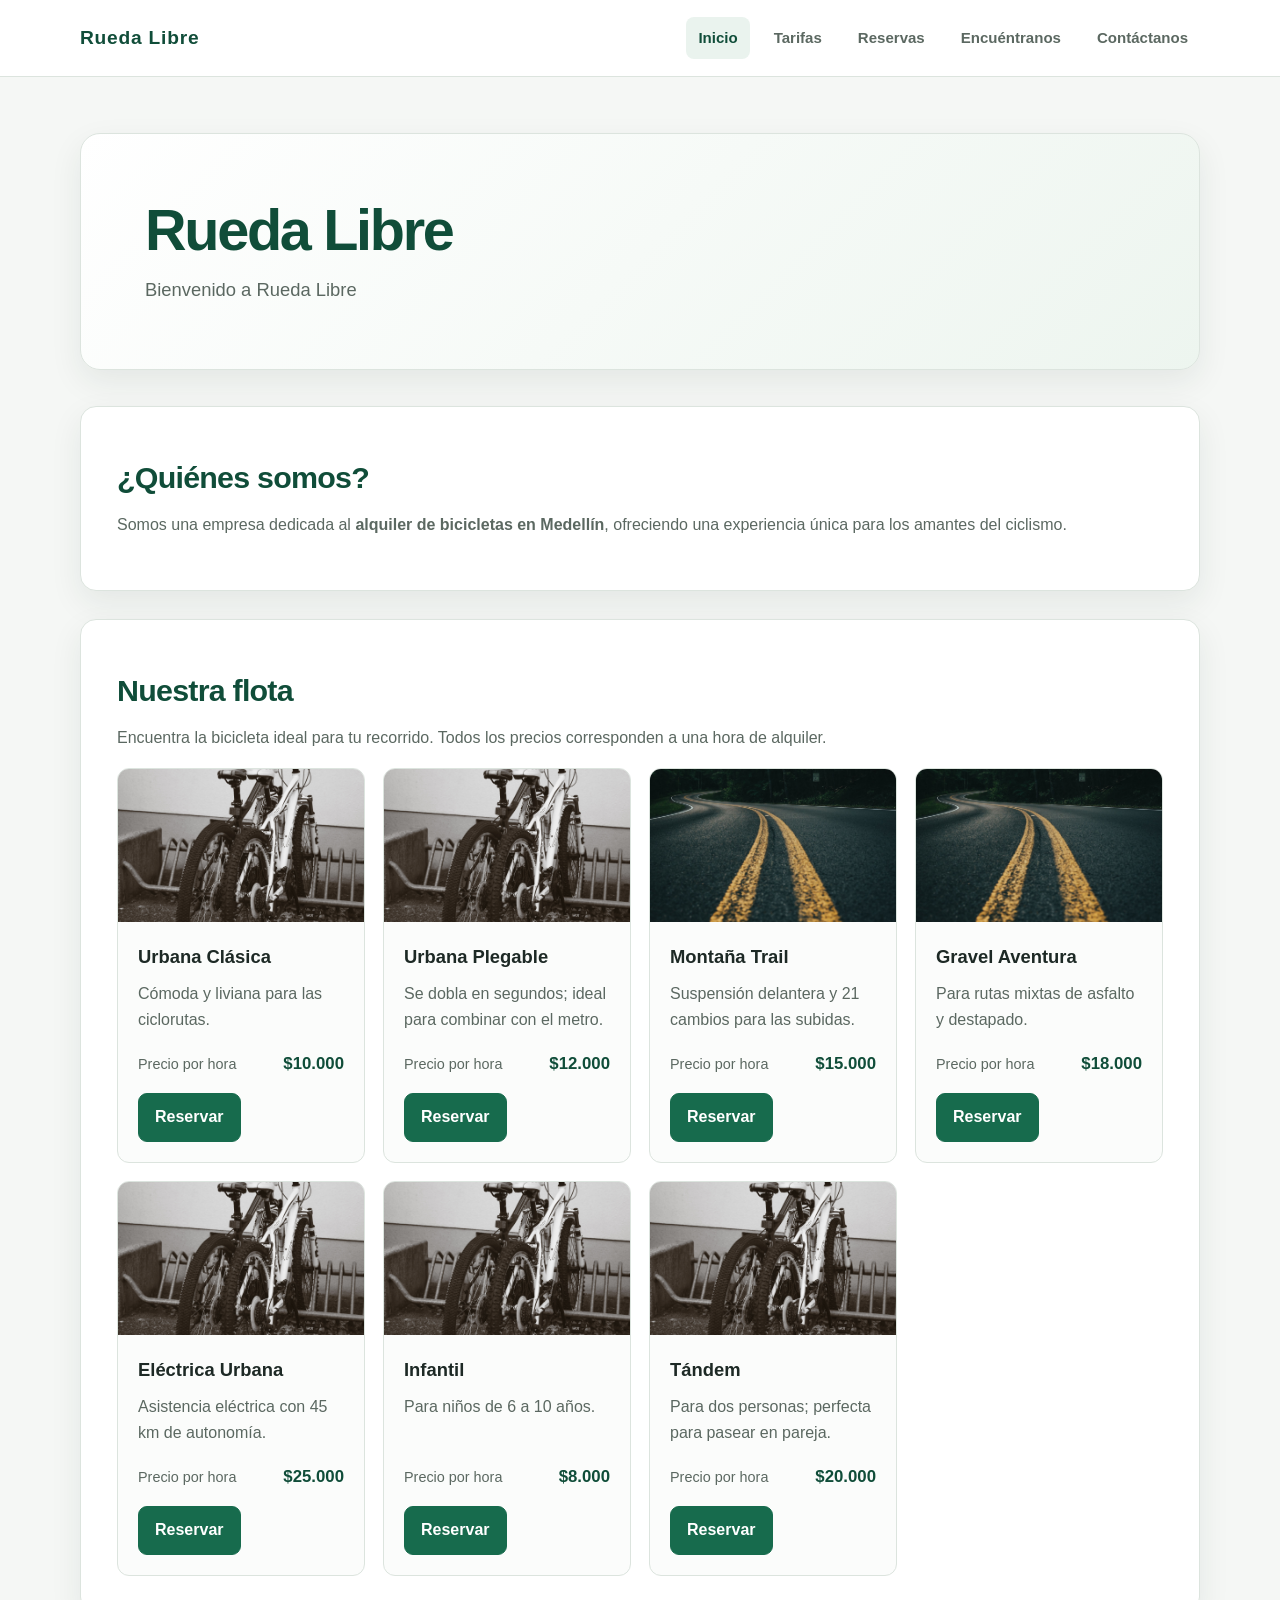
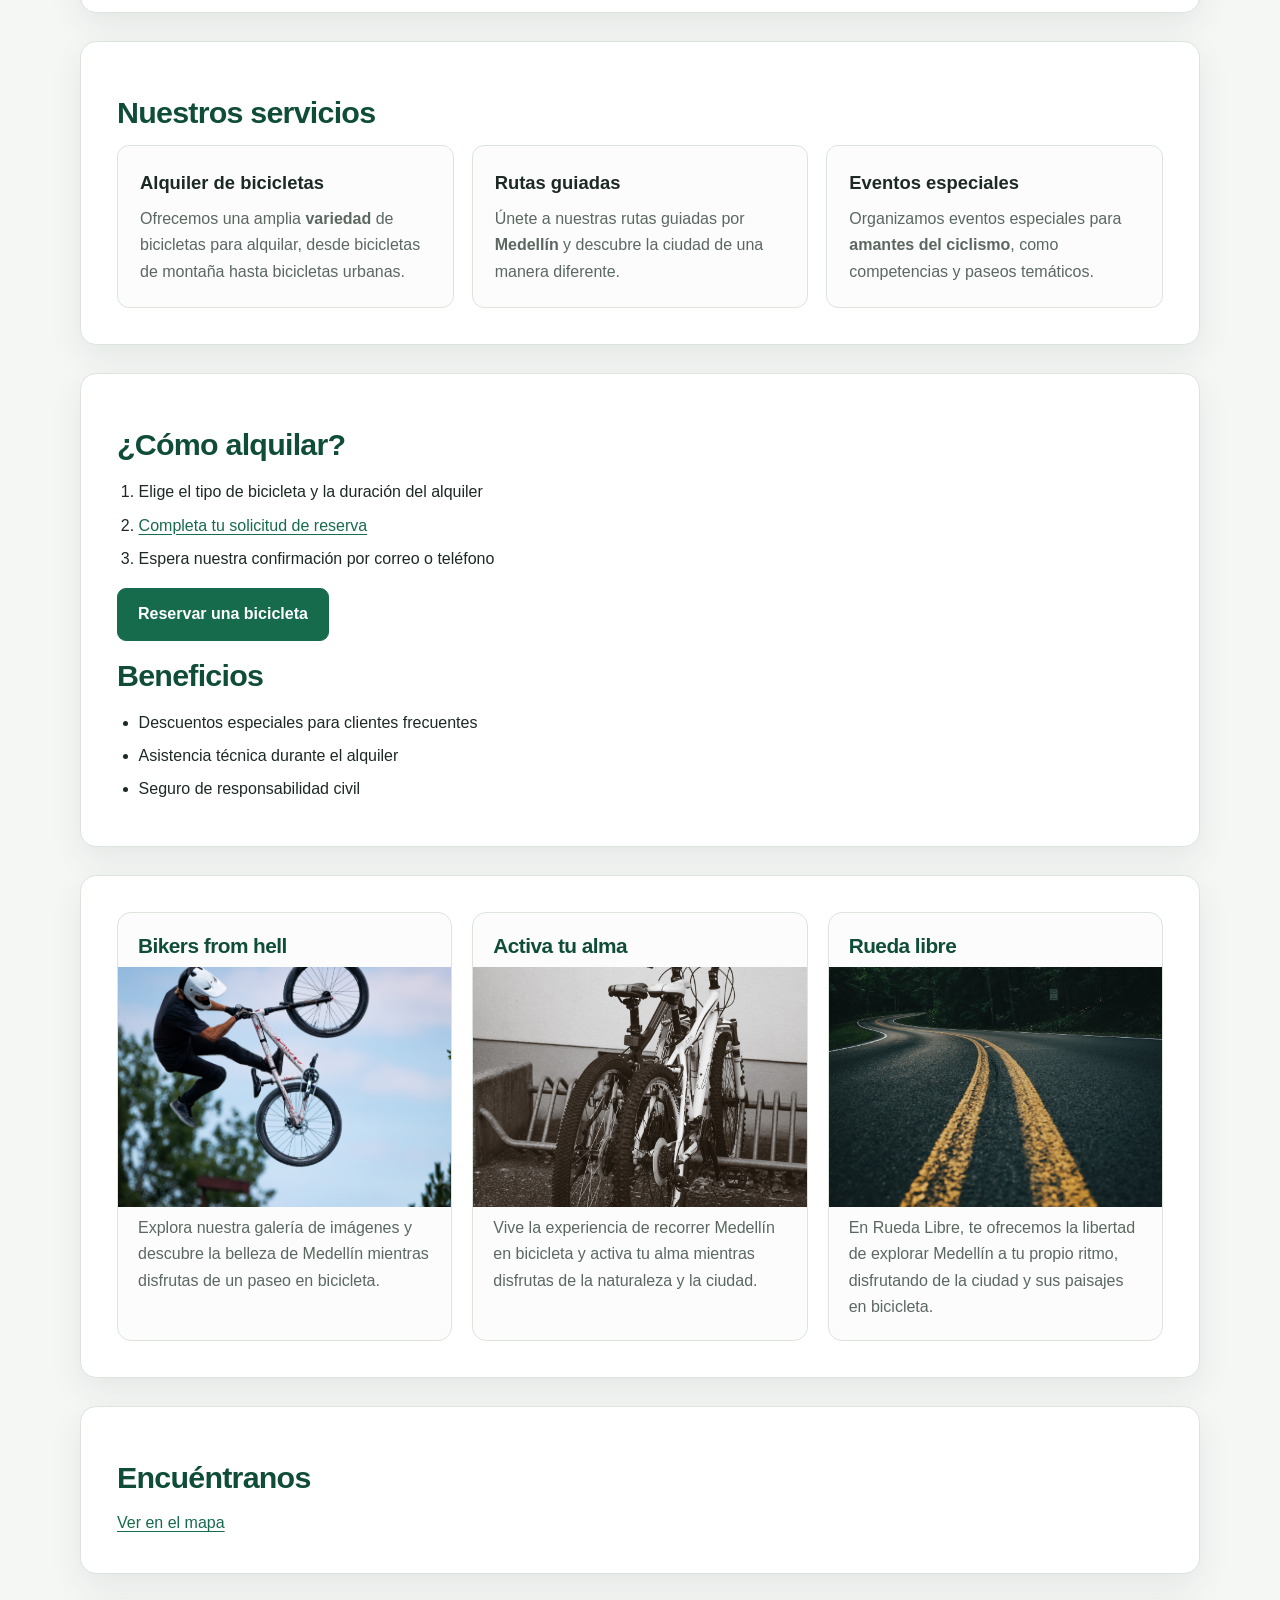
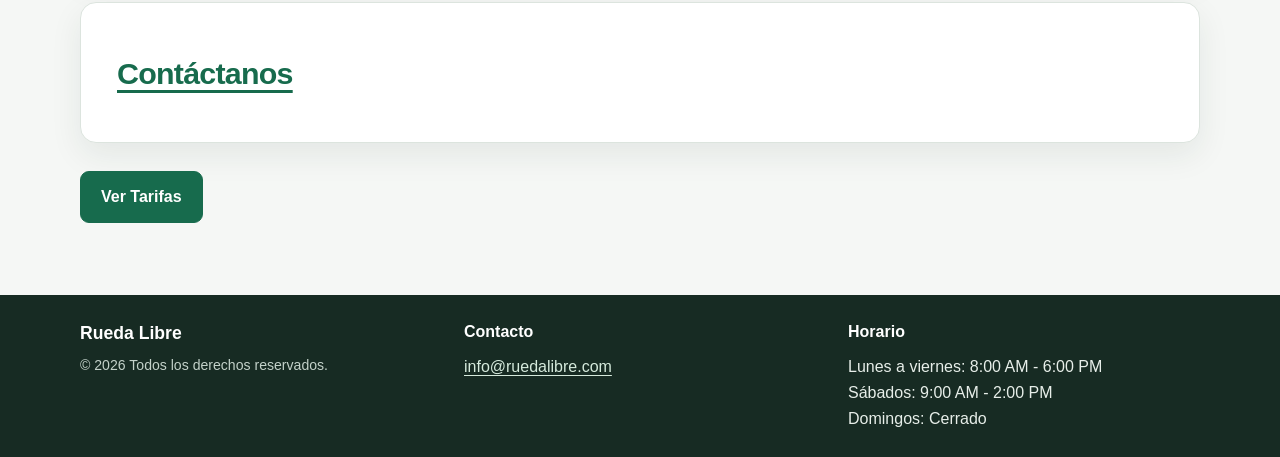
==== index.html @ 58e7a8d4 "Add responsive bicycle fleet grid Co-authored-by: Copilot <223556219+Copilot@users.noreply.github.co" ====
<!DOCTYPE html>
<html lang="es">

<head>
    <meta charset="UTF-8">
    <meta name="viewport" content="width=device-width, initial-scale=1.0">
    <link rel="stylesheet" href="Styles/styles.css">
    <title>Rueda Libre | Alquiler de bicicletas en Medellín</title>
</head>

<body>
    <header class="site-header">
        <nav class="site-nav" aria-label="Navegación principal">
            <a class="site-brand" href="index.html">Rueda Libre</a>
            <ul>
                <li><a href="index.html" aria-current="page">Inicio</a></li>
                <li><a href="paginas/tarifas.html">Tarifas</a></li>
                <li><a href="paginas/reservas.html">Reservas</a></li>
                <li><a href="#encuentranos">Encuéntranos</a></li>
                <li><a href="mailto:info@ruedalibre.com">Contáctanos</a></li>
            </ul>
        </nav>
    </header>
    <main>
        <section class="page-intro">
            <h1>Rueda Libre</h1>
            <p>Bienvenido a Rueda Libre</p>
        </section>
        <section class="content-section">
            <h2>¿Quiénes somos?</h2>
            <p>Somos una empresa dedicada al <strong>alquiler de bicicletas en Medellín</strong>, ofreciendo una experiencia
                única para los amantes del ciclismo.</p>
        </section>
        <section class="content-section fleet-section">
            <h2>Nuestra flota</h2>
            <p>Encuentra la bicicleta ideal para tu recorrido. Todos los precios corresponden a una hora de alquiler.</p>
            <div class="fleet-grid">
                <article class="fleet-card">
                    <img src="img/pexels-jaralol-17331856.jpg" alt="Bicicletas estacionadas para recorrer la ciudad">
                    <div class="fleet-card-content">
                        <h3>Urbana Clásica</h3>
                        <p class="fleet-description">Cómoda y liviana para las ciclorutas.</p>
                        <p class="fleet-price">Precio por hora <strong>$10.000</strong></p>
                        <a class="button-link" href="paginas/reservas.html">Reservar</a>
                    </div>
                </article>
                <article class="fleet-card">
                    <img src="img/pexels-jaralol-17331856.jpg" alt="Bicicletas listas para moverse por la ciudad">
                    <div class="fleet-card-content">
                        <h3>Urbana Plegable</h3>
                        <p class="fleet-description">Se dobla en segundos; ideal para combinar con el metro.</p>
                        <p class="fleet-price">Precio por hora <strong>$12.000</strong></p>
                        <a class="button-link" href="paginas/reservas.html">Reservar</a>
                    </div>
                </article>
                <article class="fleet-card">
                    <img src="img/pexels-mik-dominguez-1539465333-28193379.jpg" alt="Ciclista en bicicleta de montaña">
                    <div class="fleet-card-content">
                        <h3>Montaña Trail</h3>
                        <p class="fleet-description">Suspensión delantera y 21 cambios para las subidas.</p>
                        <p class="fleet-price">Precio por hora <strong>$15.000</strong></p>
                        <a class="button-link" href="paginas/reservas.html">Reservar</a>
                    </div>
                </article>
                <article class="fleet-card">
                    <img src="img/pexels-mik-dominguez-1539465333-28193379.jpg" alt="Ciclista recorriendo una ruta al aire libre">
                    <div class="fleet-card-content">
                        <h3>Gravel Aventura</h3>
                        <p class="fleet-description">Para rutas mixtas de asfalto y destapado.</p>
                        <p class="fleet-price">Precio por hora <strong>$18.000</strong></p>
                        <a class="button-link" href="paginas/reservas.html">Reservar</a>
                    </div>
                </article>
                <article class="fleet-card">
                    <img src="img/pexels-jaralol-17331856.jpg" alt="Bicicletas disponibles para alquiler">
                    <div class="fleet-card-content">
                        <h3>Eléctrica Urbana</h3>
                        <p class="fleet-description">Asistencia eléctrica con 45 km de autonomía.</p>
                        <p class="fleet-price">Precio por hora <strong>$25.000</strong></p>
                        <a class="button-link" href="paginas/reservas.html">Reservar</a>
                    </div>
                </article>
                <article class="fleet-card">
                    <img src="img/pexels-jaralol-17331856.jpg" alt="Bicicletas para pasear en familia">
                    <div class="fleet-card-content">
                        <h3>Infantil</h3>
                        <p class="fleet-description">Para niños de 6 a 10 años.</p>
                        <p class="fleet-price">Precio por hora <strong>$8.000</strong></p>
                        <a class="button-link" href="paginas/reservas.html">Reservar</a>
                    </div>
                </article>
                <article class="fleet-card">
                    <img src="img/pexels-jaralol-17331856.jpg" alt="Dos bicicletas para disfrutar un paseo acompañado">
                    <div class="fleet-card-content">
                        <h3>Tándem</h3>
                        <p class="fleet-description">Para dos personas; perfecta para pasear en pareja.</p>
                        <p class="fleet-price">Precio por hora <strong>$20.000</strong></p>
                        <a class="button-link" href="paginas/reservas.html">Reservar</a>
                    </div>
                </article>
            </div>
        </section>
        <section class="content-section">
            <h2>Nuestros servicios</h2>
            <div class="services-grid">
            <article class="service-card">
                <h3>Alquiler de bicicletas</h3>
                <p>Ofrecemos una amplia <strong>variedad</strong> de bicicletas para alquilar, desde bicicletas de montaña hasta
                    bicicletas urbanas.</p>
            </article>
            <article class="service-card">
                <h3>Rutas guiadas</h3>
                <p>Únete a nuestras rutas guiadas por <strong>Medellín</strong> y descubre la ciudad de una manera diferente.</p>
            </article>
            <article class="service-card">
                <h3>Eventos especiales</h3>
                <p>Organizamos eventos especiales para <strong>amantes del ciclismo</strong>, como competencias y paseos temáticos.</p>
            </article>
            </div>
        </section>
        <section class="content-section">
            <h2>¿Cómo alquilar?</h2>
            <ol>
                <li>Elige el tipo de bicicleta y la duración del alquiler</li>
                <li><a href="paginas/reservas.html">Completa tu solicitud de reserva</a></li>
                <li>Espera nuestra confirmación por correo o teléfono</li>
            </ol>
            <a class="button-link" href="paginas/reservas.html">Reservar una bicicleta</a>
            <h2>Beneficios</h2>
            <ul>
                <li>Descuentos especiales para clientes frecuentes</li>
                <li>Asistencia técnica durante el alquiler</li>
                <li>Seguro de responsabilidad civil</li>
            </ul>
        </section>
        <section class="content-section">
            <div class="gallery-grid">
                <article class="gallery-card">
                    <h2>Bikers from hell</h2>
                    <img src="img/randgruppe-mountain-bike-4297972.jpg" alt="Bicicletas en Medellín">
                    <p>Explora nuestra galería de imágenes y descubre la belleza de Medellín mientras disfrutas de un paseo en bicicleta.</p>
                </article>
                <article class="gallery-card">
                    <h2>Activa tu alma</h2>
                    <img src="img/pexels-jaralol-17331856.jpg" alt="Bicicletas en Medellín">
                    <p>Vive la experiencia de recorrer Medellín en bicicleta y activa tu alma mientras disfrutas de la naturaleza y la ciudad.</p>
                </article>
                <article class="gallery-card">
                    <h2>Rueda libre</h2>
                    <img src="img/pexels-mik-dominguez-1539465333-28193379.jpg" alt="Bicicletas en Medellín">
                    <p>En Rueda Libre, te ofrecemos la libertad de explorar Medellín a tu propio ritmo, disfrutando de la ciudad y sus paisajes en bicicleta.</p>
                </article>
            </div>
        </section>
        <section class="content-section" id="encuentranos">
            <h2>Encuéntranos</h2>
            <a href="https://maps.app.goo.gl/qpVtg4tpWxo6Gxcj6" target="_blank" rel="noopener noreferrer">Ver en el mapa</a>
        </section>
        <section class="content-section">
            <h2><a href="mailto:info@ruedalibre.com">Contáctanos</a></h2>
        </section>
        <a class="button-link" href="paginas/tarifas.html">Ver Tarifas</a>
    </main>
    <footer class="site-footer">
        <div class="site-footer-content">
            <section class="footer-block">
                <p class="footer-brand">Rueda Libre</p>
                <p class="footer-copyright">&copy; 2026 Todos los derechos reservados.</p>
            </section>
            <section class="footer-block">
                <h2>Contacto</h2>
                <p><a href="mailto:info@ruedalibre.com">info@ruedalibre.com</a></p>
            </section>
            <section class="footer-block">
                <h2>Horario</h2>
                <p>Lunes a viernes: 8:00 AM - 6:00 PM</p>
                <p>Sábados: 9:00 AM - 2:00 PM</p>
                <p>Domingos: Cerrado</p>
            </section>
        </div>
    </footer>
</body>

</html>
---- Styles/styles.css ----
:root {
    color-scheme: light;
    --color-ink: #1d2925;
    --color-muted: #5b6861;
    --color-green: #176b4d;
    --color-green-dark: #104d39;
    --color-green-soft: #eaf3ee;
    --color-surface: #ffffff;
    --color-background: #f5f7f5;
    --color-border: #dce4de;
    --shadow-card: 0 12px 32px rgba(24, 48, 37, 0.08);
}

* {
    box-sizing: border-box;
}

html {
    scroll-behavior: smooth;
}

body {
    min-width: 320px;
    margin: 0;
    background: var(--color-background);
    color: var(--color-ink);
    font-family: Inter, "Segoe UI", Roboto, Helvetica, Arial, sans-serif;
    font-size: 16px;
    line-height: 1.65;
}

a {
    color: var(--color-green);
    text-underline-offset: 0.2em;
}

a:hover {
    color: var(--color-green-dark);
}

a:focus-visible,
button:focus-visible {
    outline: 3px solid #d5a746;
    outline-offset: 3px;
}

.site-header {
    position: relative;
    z-index: 1;
    background: var(--color-surface);
    border-bottom: 1px solid var(--color-border);
}

.site-nav {
    display: flex;
    width: min(1120px, calc(100% - 40px));
    min-height: 76px;
    margin: 0 auto;
    align-items: center;
    justify-content: space-between;
    gap: 24px;
}

.site-brand {
    flex: 0 0 auto;
    color: var(--color-green-dark);
    font-size: 1.2rem;
    font-weight: 800;
    letter-spacing: 0.04em;
    text-decoration: none;
}

.site-nav ul {
    display: flex;
    flex-wrap: wrap;
    min-width: 0;
    margin: 0;
    padding: 0;
    align-items: center;
    justify-content: flex-end;
    gap: 12px;
    list-style: none;
}

.site-nav li a {
    display: block;
    padding: 9px 12px;
    border-radius: 8px;
    color: var(--color-muted);
    font-size: 0.94rem;
    font-weight: 600;
    text-decoration: none;
    transition: background-color 160ms ease, color 160ms ease;
}

.site-nav li a:hover,
.site-nav li a[aria-current="page"] {
    background: var(--color-green-soft);
    color: var(--color-green-dark);
}

main {
    width: min(1120px, calc(100% - 40px));
    min-height: calc(100vh - 172px);
    margin: 0 auto;
    padding: 56px 0 72px;
}

.page-intro {
    margin-bottom: 36px;
    padding: clamp(28px, 6vw, 64px);
    border: 1px solid var(--color-border);
    border-radius: 20px;
    background: linear-gradient(135deg, #ffffff 0%, #edf5ef 100%);
    box-shadow: var(--shadow-card);
}

.page-intro h1 {
    max-width: 760px;
    margin: 0 0 12px;
    color: var(--color-green-dark);
    font-size: clamp(2.2rem, 5vw, 3.6rem);
    letter-spacing: -0.04em;
    line-height: 1.12;
}

.page-intro p {
    max-width: 700px;
    margin: 0;
    color: var(--color-muted);
    font-size: 1.15rem;
}

.content-section {
    margin: 28px 0;
    padding: clamp(22px, 4vw, 36px);
    border: 1px solid var(--color-border);
    border-radius: 16px;
    background: var(--color-surface);
    box-shadow: var(--shadow-card);
}

.content-section h2 {
    margin: 15px 0 14px;
    color: var(--color-green-dark);
    font-size: clamp(1.45rem, 3vw, 1.9rem);
    letter-spacing: -0.025em;
    line-height: 1.25;
}

.content-section h3 {
    margin: 0 0 8px;
    color: var(--color-ink);
    font-size: 1.15rem;
}

.content-section p {
    color: var(--color-muted);
}

.services-grid {
    display: grid;
    grid-template-columns: repeat(3, minmax(0, 1fr));
    gap: 18px;
}

.service-card {
    padding: 22px;
    border: 1px solid var(--color-border);
    border-radius: 12px;
    background: #fbfcfb;
}

.service-card p {
    margin: 0;
}

.fleet-grid {
    display: grid;
    grid-template-columns: repeat(auto-fit, minmax(240px, 1fr));
    align-items: stretch;
    gap: 18px;
}

.fleet-card {
    display: flex;
    overflow: hidden;
    flex-direction: column;
    border: 1px solid var(--color-border);
    border-radius: 12px;
    background: #fbfcfb;
}

.fleet-card img {
    display: block;
    width: 100%;
    aspect-ratio: 16 / 10;
    object-fit: cover;
}

.fleet-card-content {
    display: flex;
    flex: 1;
    padding: 20px;
    flex-direction: column;
    align-items: flex-start;
}

.fleet-card h3 {
    margin: 0 0 8px;
}

.fleet-description {
    margin: 0 0 16px;
}

.fleet-price {
    display: flex;
    width: 100%;
    margin: auto 0 16px;
    align-items: baseline;
    justify-content: space-between;
    gap: 8px;
    color: var(--color-muted);
    font-size: 0.9rem;
}

.fleet-price strong {
    color: var(--color-green-dark);
    font-size: 1.05rem;
}

.fleet-card .button-link {
    padding: 10px 16px;
}

.content-section ol,
.content-section ul,
.contact-details {
    padding-left: 1.35rem;
}

.content-section li {
    margin: 7px 0;
}

.content-section h2 + ul {
    margin-bottom: 0;
}

.gallery-grid {
    display: grid;
    grid-template-columns: repeat(3, minmax(0, 1fr));
    gap: 20px;
}

.gallery-card {
    overflow: hidden;
    margin: 0;
    border: 1px solid var(--color-border);
    border-radius: 14px;
    background: #fbfcfb;
}

.gallery-card:hover{
    box-shadow: var(--shadow-card);
    transform: scale(1.02);
    transition: box-shadow 160ms ease, transform 160ms ease;
}

.gallery-card h2 {
    margin: 20px 20px 8px;
    font-size: 1.3rem;
}

.gallery-card img {
    display: block;
    width: 100%;
    height: 240px;
    object-fit: cover;
}

.gallery-card p {
    margin: 0;
    padding: 8px 20px 20px;
}

.button-link {
    display: inline-block;
    padding: 12px 20px;
    border: 1px solid var(--color-green);
    border-radius: 9px;
    background: var(--color-green);
    color: #ffffff;
    font-weight: 700;
    text-align: center;
    text-decoration: none;
    transition: background-color 160ms ease, transform 160ms ease;
}

.button-link:hover {
    transform: translateY(-1px);
    background: var(--color-green-dark);
    color: #ffffff;
}

.table-scroll {
    overflow-x: auto;
    border: 1px solid var(--color-border);
    border-radius: 12px;
}

table {
    width: 100%;
    min-width: 580px;
    border-collapse: collapse;
    background: var(--color-surface);
    text-align: left;
}

th,
td {
    padding: 14px 16px;
    border-bottom: 1px solid var(--color-border);
}

thead {
    background: var(--color-green-soft);
    color: var(--color-green-dark);
}

th {
    font-size: 0.92rem;
    font-weight: 700;
}

tbody tr:last-child td {
    border-bottom: 0;
}

tbody tr:nth-child(even) {
    background: #f8faf8;
}

.contact-details {
    margin: 0;
}

.contact-details dt {
    margin-top: 18px;
    color: var(--color-green-dark);
    font-weight: 700;
}

.contact-details dt:first-child {
    margin-top: 0;
}

.contact-details dd {
    margin: 4px 0 0;
    color: var(--color-muted);
}

.site-footer {
    padding: 24px 20px;
    background: #172b23;
    color: #e7eee9;
}

.site-footer-content {
    display: flex;
    width: min(1120px, 100%);
    margin: 0 auto;
    align-items: flex-start;
    justify-content: space-between;
    gap: 32px;
}

.footer-block {
    flex: 1 1 0;
}

.footer-block h2 {
    margin: 0 0 8px;
    color: #ffffff;
    font-size: 1rem;
}

.footer-block p {
    margin: 0;
}

.footer-brand {
    color: #ffffff;
    font-size: 1.1rem;
    font-weight: 800;
}

.footer-block .footer-copyright {
    margin-top: 6px;
    color: #c3d1c9;
    font-size: 0.88rem;
}

.site-footer a {
    color: #d5eadc;
}

@media (max-width: 760px) {
    .site-nav {
        width: min(100% - 28px, 600px);
        padding: 14px 0;
        align-items: center;
        gap: 16px;
    }

    .site-nav ul {
        justify-content: flex-end;
        gap: 8px;
    }

    .site-nav li a {
        padding: 8px;
    }

    .site-footer-content {
        flex-wrap: wrap;
        gap: 24px;
    }

    .footer-block {
        flex-basis: calc(50% - 12px);
    }

    main {
        width: min(100% - 28px, 600px);
        padding: 32px 0 48px;
    }

    .services-grid,
    .gallery-grid {
        grid-template-columns: 1fr;
    }

    .gallery-card img {
        height: 260px;
    }
}

@media (max-width: 520px) {
    .footer-block {
        flex-basis: 100%;
    }
}
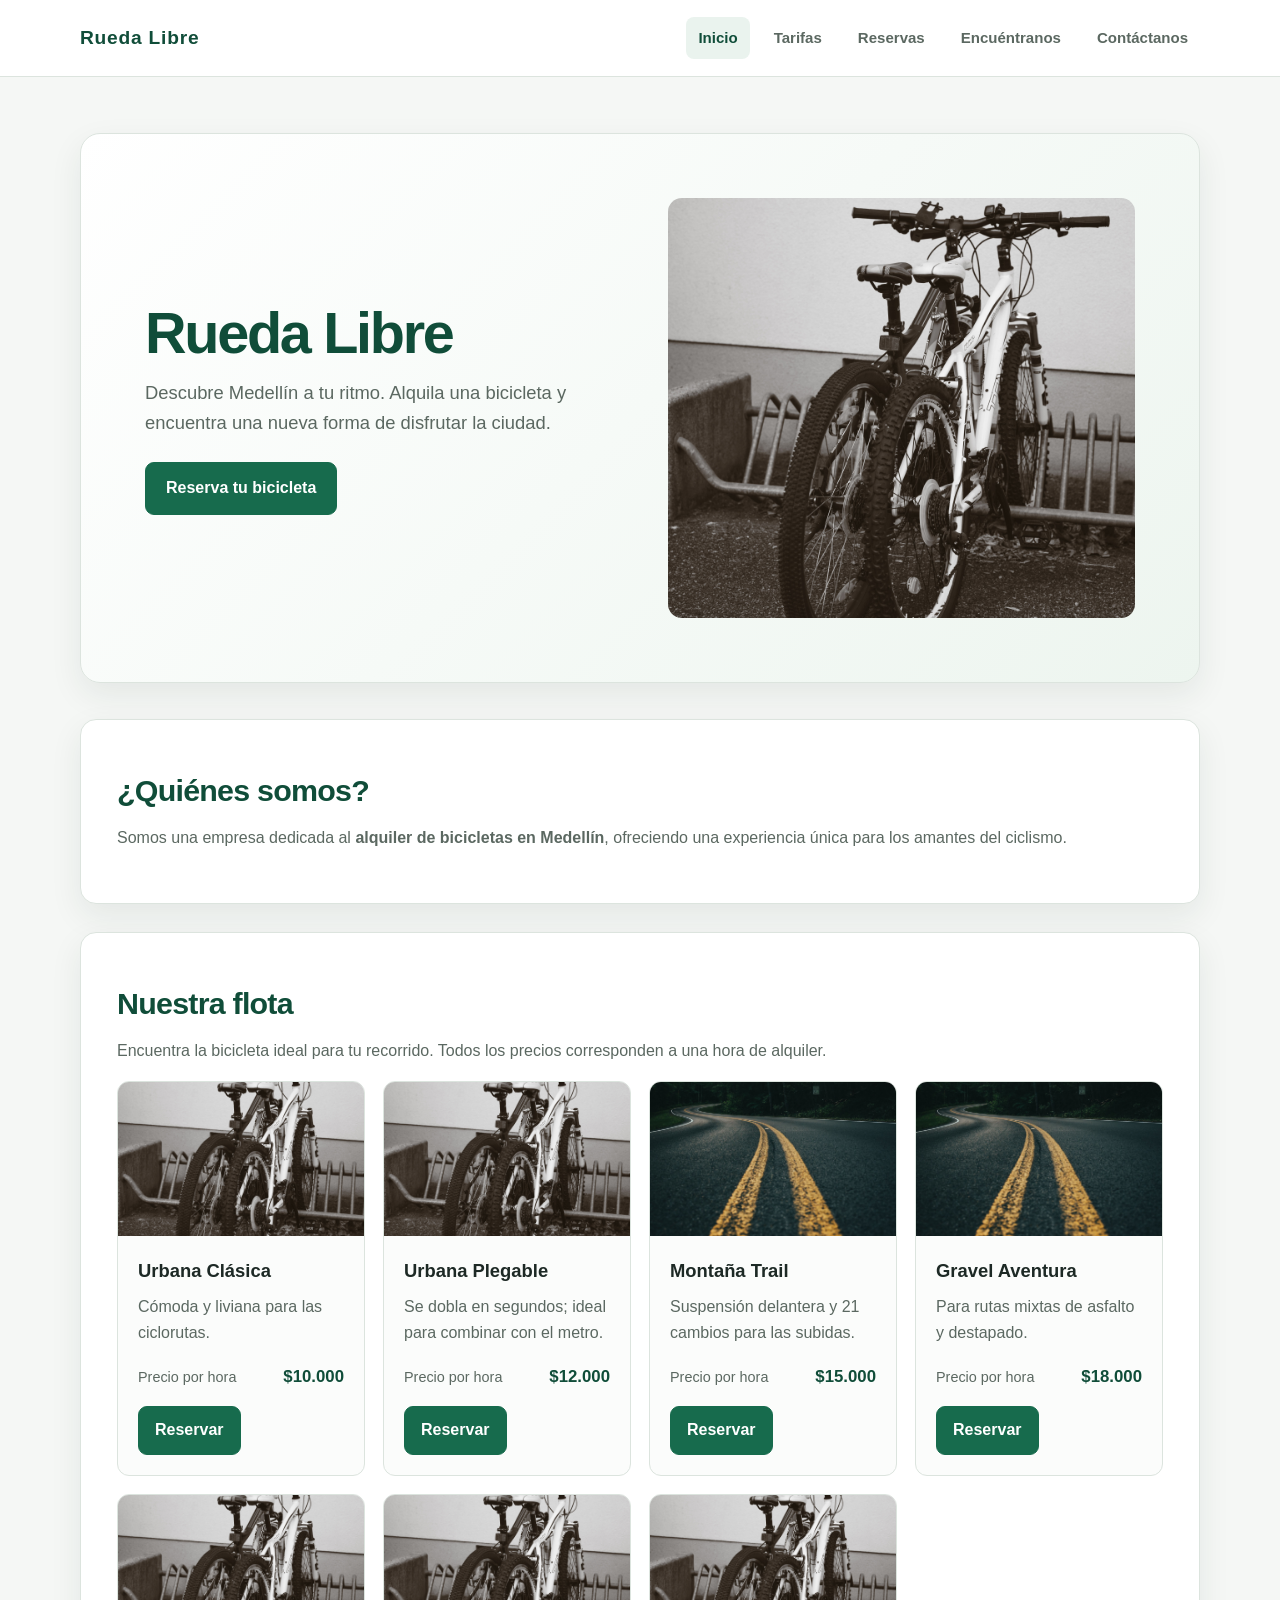
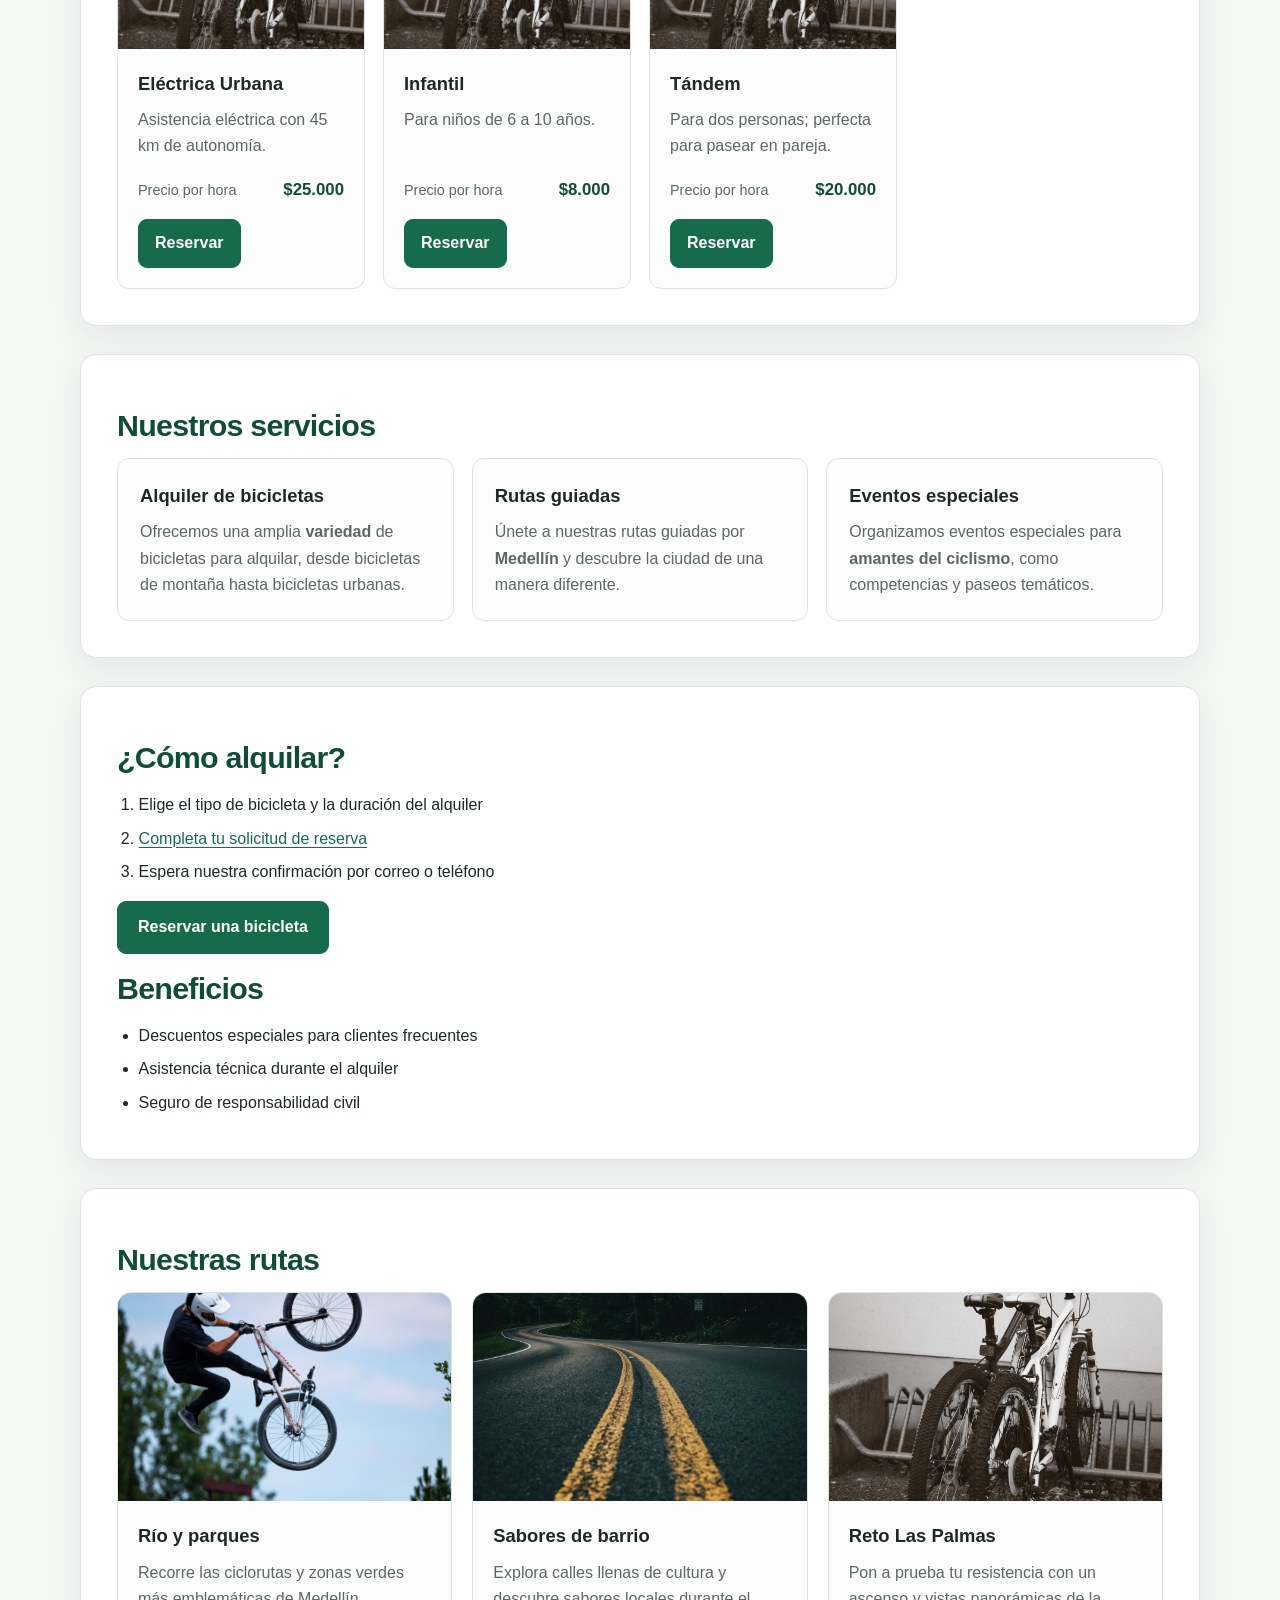
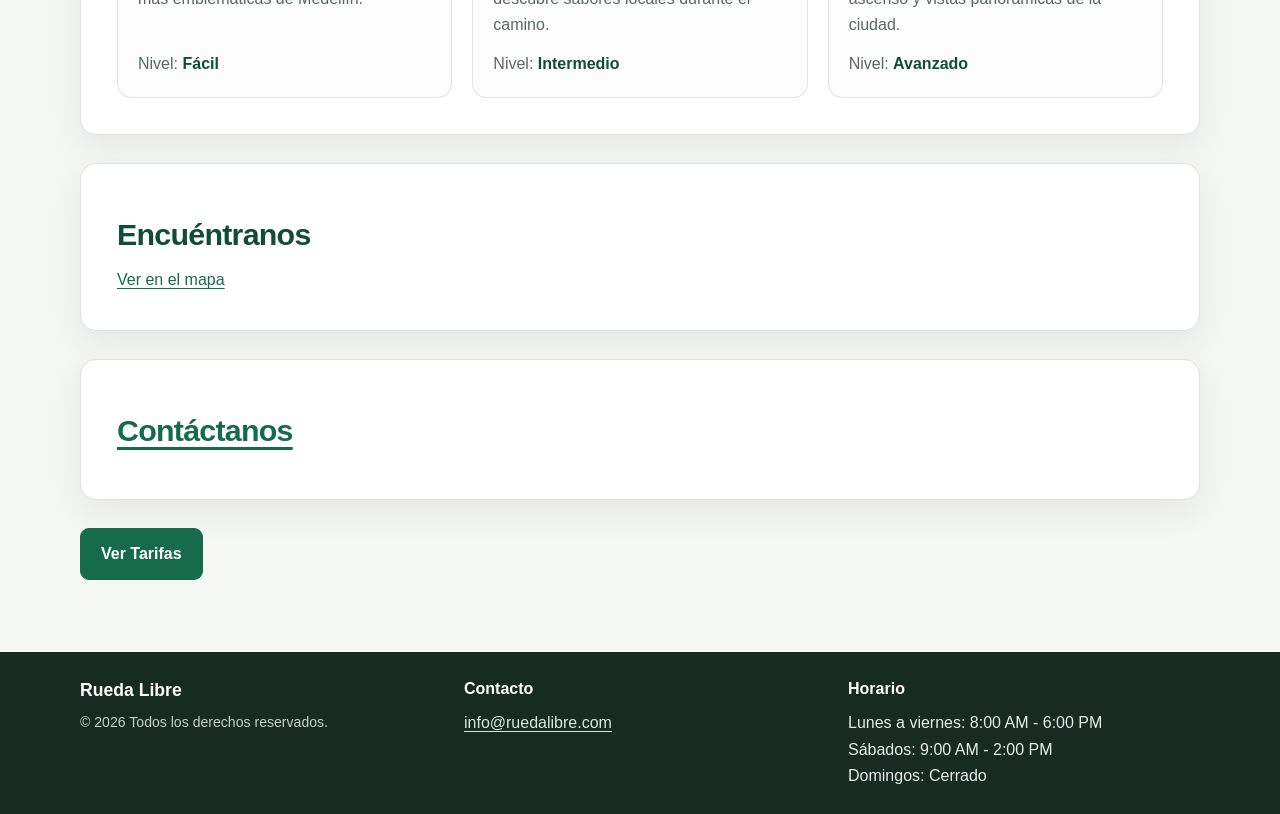
==== commit b219e6cb: "Build responsive home and booking layouts Co-authored-by: Copilot <223556219+Copilot@users.noreply.g" ====
--- a/index.html
+++ b/index.html
@@ -22,9 +22,13 @@
         </nav>
     </header>
     <main>
-        <section class="page-intro">
-            <h1>Rueda Libre</h1>
-            <p>Bienvenido a Rueda Libre</p>
+        <section class="page-intro home-hero">
+            <div class="home-hero-copy">
+                <h1>Rueda Libre</h1>
+                <p>Descubre Medellín a tu ritmo. Alquila una bicicleta y encuentra una nueva forma de disfrutar la ciudad.</p>
+                <a class="button-link" href="paginas/reservas.html">Reserva tu bicicleta</a>
+            </div>
+            <img src="img/pexels-jaralol-17331856.jpg" alt="Ciclista disfrutando una ruta en bicicleta de montaña">
         </section>
         <section class="content-section">
             <h2>¿Quiénes somos?</h2>
@@ -133,22 +137,32 @@
                 <li>Seguro de responsabilidad civil</li>
             </ul>
         </section>
-        <section class="content-section">
-            <div class="gallery-grid">
-                <article class="gallery-card">
-                    <h2>Bikers from hell</h2>
-                    <img src="img/randgruppe-mountain-bike-4297972.jpg" alt="Bicicletas en Medellín">
-                    <p>Explora nuestra galería de imágenes y descubre la belleza de Medellín mientras disfrutas de un paseo en bicicleta.</p>
+        <section class="content-section routes-section">
+            <h2>Nuestras rutas</h2>
+            <div class="route-grid">
+                <article class="route-card">
+                    <img src="img/randgruppe-mountain-bike-4297972.jpg" alt="Carretera entre montañas para una ruta en bicicleta">
+                    <div class="route-card-content">
+                        <h3>Río y parques</h3>
+                        <p>Recorre las ciclorutas y zonas verdes más emblemáticas de Medellín.</p>
+                        <p class="route-level">Nivel: <strong>Fácil</strong></p>
+                    </div>
                 </article>
-                <article class="gallery-card">
-                    <h2>Activa tu alma</h2>
-                    <img src="img/pexels-jaralol-17331856.jpg" alt="Bicicletas en Medellín">
-                    <p>Vive la experiencia de recorrer Medellín en bicicleta y activa tu alma mientras disfrutas de la naturaleza y la ciudad.</p>
+                <article class="route-card">
+                    <img src="img/pexels-mik-dominguez-1539465333-28193379.jpg" alt="Bicicletas listas para recorrer calles y barrios de la ciudad">
+                    <div class="route-card-content">
+                        <h3>Sabores de barrio</h3>
+                        <p>Explora calles llenas de cultura y descubre sabores locales durante el camino.</p>
+                        <p class="route-level">Nivel: <strong>Intermedio</strong></p>
+                    </div>
                 </article>
-                <article class="gallery-card">
-                    <h2>Rueda libre</h2>
-                    <img src="img/pexels-mik-dominguez-1539465333-28193379.jpg" alt="Bicicletas en Medellín">
-                    <p>En Rueda Libre, te ofrecemos la libertad de explorar Medellín a tu propio ritmo, disfrutando de la ciudad y sus paisajes en bicicleta.</p>
+                <article class="route-card">
+                    <img src="img/pexels-jaralol-17331856.jpg" alt="Ciclista en bicicleta de montaña sobre una ruta exigente">
+                    <div class="route-card-content">
+                        <h3>Reto Las Palmas</h3>
+                        <p>Pon a prueba tu resistencia con un ascenso y vistas panorámicas de la ciudad.</p>
+                        <p class="route-level">Nivel: <strong>Avanzado</strong></p>
+                    </div>
                 </article>
             </div>
         </section>
--- a/Styles/styles.css
+++ b/Styles/styles.css
@@ -131,6 +131,26 @@
     font-size: 1.15rem;
 }
 
+.home-hero {
+    display: grid;
+    grid-template-columns: repeat(2, minmax(0, 1fr));
+    align-items: center;
+    gap: clamp(24px, 5vw, 56px);
+}
+
+.home-hero-copy .button-link {
+    margin-top: 24px;
+}
+
+.home-hero > img {
+    display: block;
+    width: 100%;
+    min-height: 280px;
+    max-height: 420px;
+    border-radius: 14px;
+    object-fit: cover;
+}
+
 .content-section {
     margin: 28px 0;
     padding: clamp(22px, 4vw, 36px);
@@ -248,41 +268,57 @@
     margin-bottom: 0;
 }
 
-.gallery-grid {
+.route-grid {
     display: grid;
     grid-template-columns: repeat(3, minmax(0, 1fr));
     gap: 20px;
 }
 
-.gallery-card {
+.route-card {
+    display: flex;
     overflow: hidden;
     margin: 0;
+    flex-direction: column;
     border: 1px solid var(--color-border);
     border-radius: 14px;
     background: #fbfcfb;
 }
 
-.gallery-card:hover{
+.route-card:hover {
     box-shadow: var(--shadow-card);
     transform: scale(1.02);
     transition: box-shadow 160ms ease, transform 160ms ease;
 }
 
-.gallery-card h2 {
-    margin: 20px 20px 8px;
-    font-size: 1.3rem;
-}
-
-.gallery-card img {
+.route-card img {
     display: block;
     width: 100%;
-    height: 240px;
+    aspect-ratio: 16 / 10;
     object-fit: cover;
 }
 
-.gallery-card p {
-    margin: 0;
-    padding: 8px 20px 20px;
+.route-card-content {
+    display: flex;
+    flex: 1;
+    padding: 20px;
+    flex-direction: column;
+}
+
+.route-card h3 {
+    margin: 0 0 8px;
+}
+
+.route-card-content > p {
+    margin: 0 0 12px;
+}
+
+.route-card .route-level {
+    margin: auto 0 0;
+    color: var(--color-muted);
+}
+
+.route-level strong {
+    color: var(--color-green-dark);
 }
 
 .button-link {
@@ -428,6 +464,10 @@
         gap: 24px;
     }
 
+    .home-hero {
+        grid-template-columns: 1fr;
+    }
+
     .footer-block {
         flex-basis: calc(50% - 12px);
     }
@@ -438,12 +478,8 @@
     }
 
     .services-grid,
-    .gallery-grid {
+    .route-grid {
         grid-template-columns: 1fr;
-    }
-
-    .gallery-card img {
-        height: 260px;
     }
 }
 
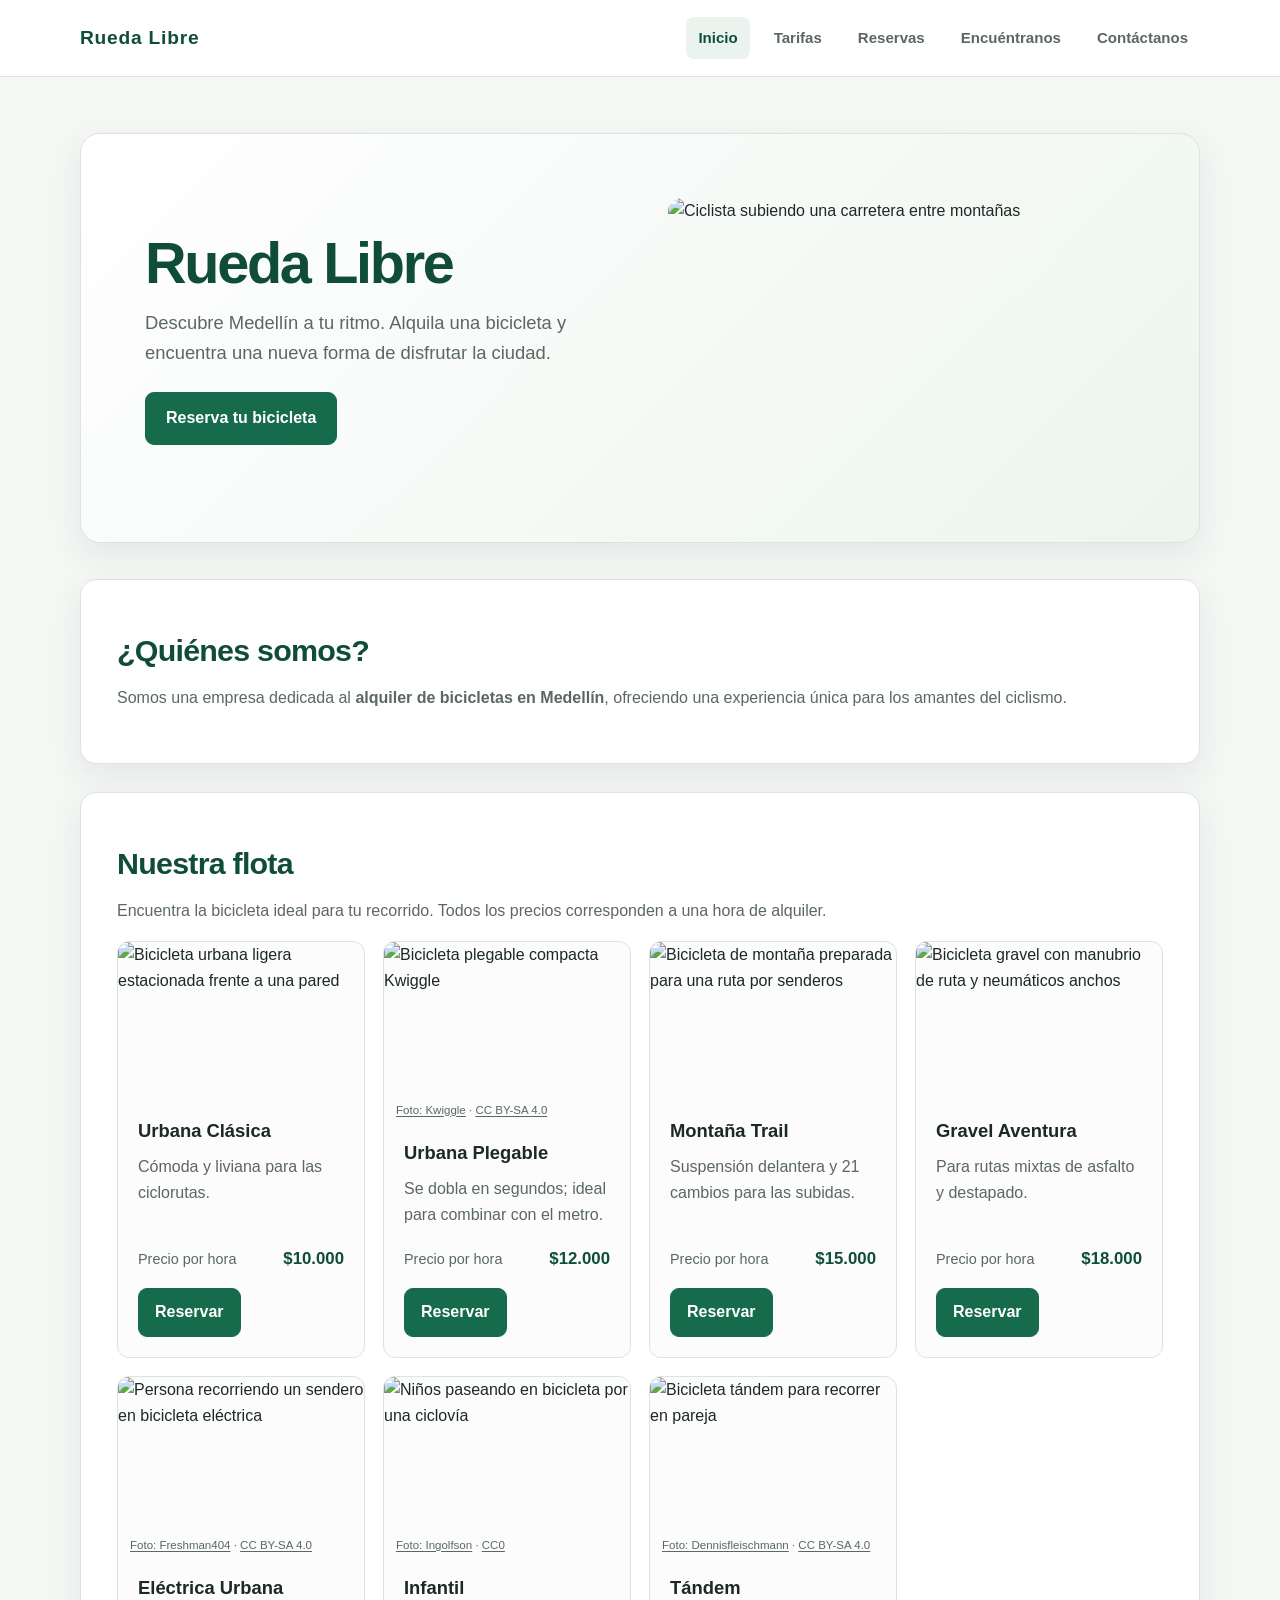
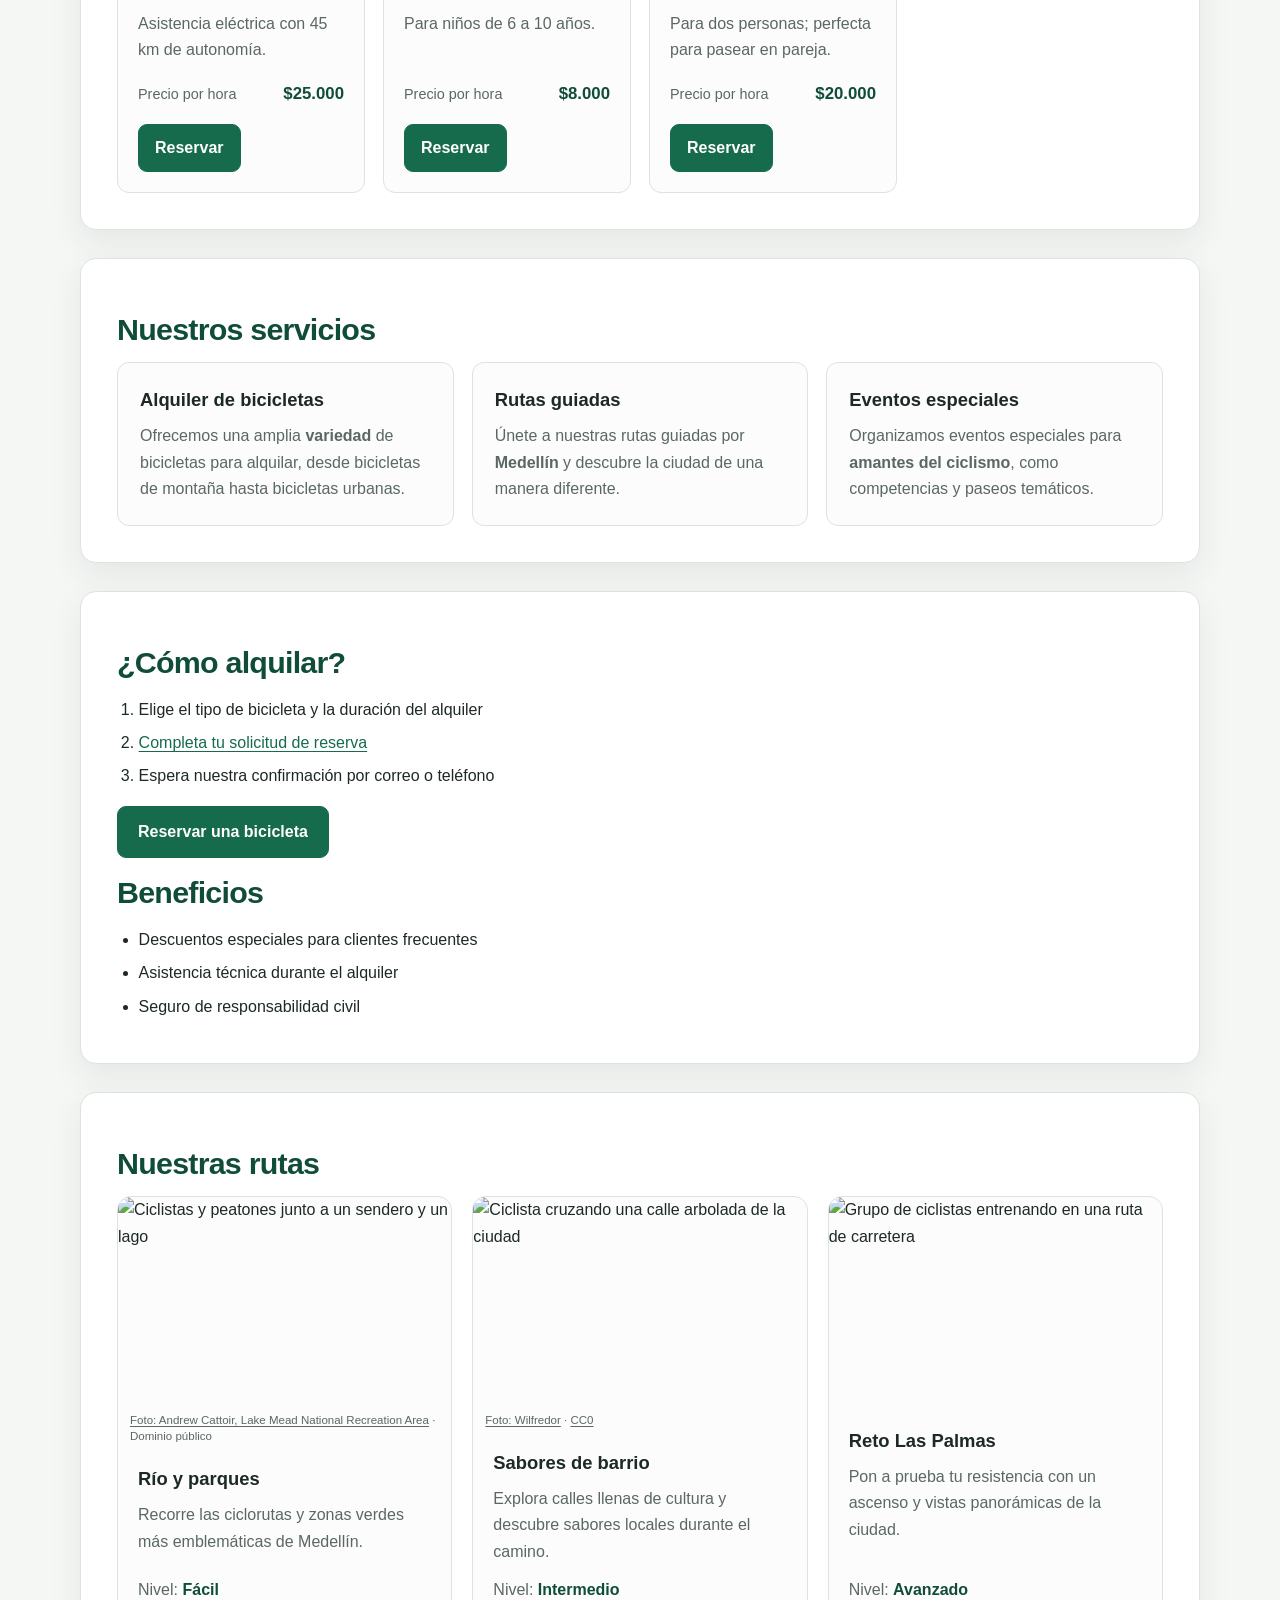
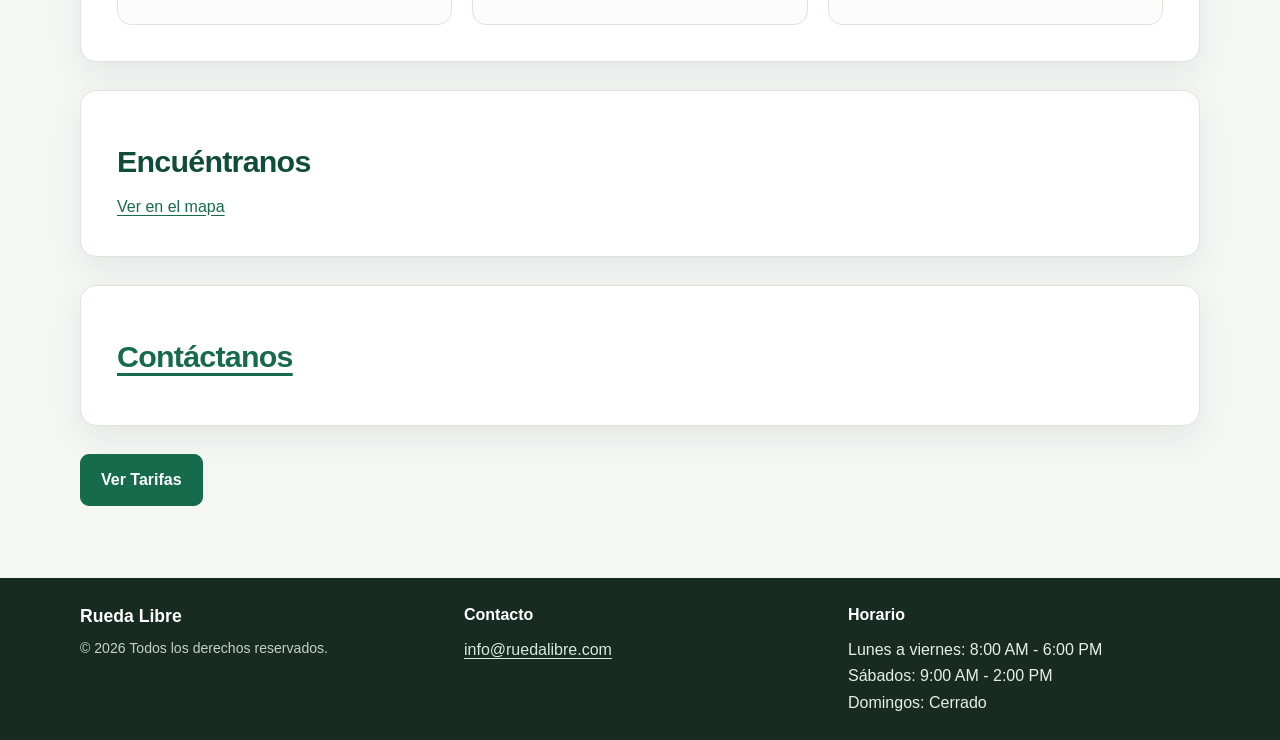
==== commit 5a3c0074: "Update bicycle and route photos Co-authored-by: Copilot <223556219+Copilot@users.noreply.github.com>" ====
--- a/index.html
+++ b/index.html
@@ -28,7 +28,7 @@
                 <p>Descubre Medellín a tu ritmo. Alquila una bicicleta y encuentra una nueva forma de disfrutar la ciudad.</p>
                 <a class="button-link" href="paginas/reservas.html">Reserva tu bicicleta</a>
             </div>
-            <img src="img/pexels-jaralol-17331856.jpg" alt="Ciclista disfrutando una ruta en bicicleta de montaña">
+            <img src="https://images.unsplash.com/photo-1471506480208-91b3a4cc78be?auto=format&amp;fit=crop&amp;w=1400&amp;q=85" alt="Ciclista subiendo una carretera entre montañas" fetchpriority="high">
         </section>
         <section class="content-section">
             <h2>¿Quiénes somos?</h2>
@@ -40,7 +40,7 @@
             <p>Encuentra la bicicleta ideal para tu recorrido. Todos los precios corresponden a una hora de alquiler.</p>
             <div class="fleet-grid">
                 <article class="fleet-card">
-                    <img src="img/pexels-jaralol-17331856.jpg" alt="Bicicletas estacionadas para recorrer la ciudad">
+                    <img src="https://images.unsplash.com/photo-1485965120184-e220f721d03e?auto=format&amp;fit=crop&amp;w=900&amp;q=80" alt="Bicicleta urbana ligera estacionada frente a una pared" loading="lazy" decoding="async">
                     <div class="fleet-card-content">
                         <h3>Urbana Clásica</h3>
                         <p class="fleet-description">Cómoda y liviana para las ciclorutas.</p>
@@ -49,7 +49,8 @@
                     </div>
                 </article>
                 <article class="fleet-card">
-                    <img src="img/pexels-jaralol-17331856.jpg" alt="Bicicletas listas para moverse por la ciudad">
+                    <img src="https://thumb.wikimedia.org/wikipedia/commons/thumb/7/79/Kwiggle-Faltrad.jpg/960px-Kwiggle-Faltrad.jpg" alt="Bicicleta plegable compacta Kwiggle" loading="lazy" decoding="async">
+                    <p class="image-credit"><a href="https://commons.wikimedia.org/wiki/File:Kwiggle-Faltrad.jpg" target="_blank" rel="noopener noreferrer">Foto: Kwiggle</a> · <a href="https://creativecommons.org/licenses/by-sa/4.0/" target="_blank" rel="noopener noreferrer">CC BY-SA 4.0</a></p>
                     <div class="fleet-card-content">
                         <h3>Urbana Plegable</h3>
                         <p class="fleet-description">Se dobla en segundos; ideal para combinar con el metro.</p>
@@ -58,7 +59,7 @@
                     </div>
                 </article>
                 <article class="fleet-card">
-                    <img src="img/pexels-mik-dominguez-1539465333-28193379.jpg" alt="Ciclista en bicicleta de montaña">
+                    <img src="https://images.unsplash.com/photo-1505705694340-019e1e335916?auto=format&amp;fit=crop&amp;w=900&amp;q=80" alt="Bicicleta de montaña preparada para una ruta por senderos" loading="lazy" decoding="async">
                     <div class="fleet-card-content">
                         <h3>Montaña Trail</h3>
                         <p class="fleet-description">Suspensión delantera y 21 cambios para las subidas.</p>
@@ -67,7 +68,7 @@
                     </div>
                 </article>
                 <article class="fleet-card">
-                    <img src="img/pexels-mik-dominguez-1539465333-28193379.jpg" alt="Ciclista recorriendo una ruta al aire libre">
+                    <img src="https://images.unsplash.com/photo-1511994298241-608e28f14fde?auto=format&amp;fit=crop&amp;w=900&amp;q=80" alt="Bicicleta gravel con manubrio de ruta y neumáticos anchos" loading="lazy" decoding="async">
                     <div class="fleet-card-content">
                         <h3>Gravel Aventura</h3>
                         <p class="fleet-description">Para rutas mixtas de asfalto y destapado.</p>
@@ -76,7 +77,8 @@
                     </div>
                 </article>
                 <article class="fleet-card">
-                    <img src="img/pexels-jaralol-17331856.jpg" alt="Bicicletas disponibles para alquiler">
+                    <img src="https://thumb.wikimedia.org/wikipedia/commons/thumb/6/6c/A_man_riding_an_electric_bicycle.jpg/960px-A_man_riding_an_electric_bicycle.jpg" alt="Persona recorriendo un sendero en bicicleta eléctrica" loading="lazy" decoding="async">
+                    <p class="image-credit"><a href="https://commons.wikimedia.org/wiki/File:A_man_riding_an_electric_bicycle.jpg" target="_blank" rel="noopener noreferrer">Foto: Freshman404</a> · <a href="https://creativecommons.org/licenses/by-sa/4.0/" target="_blank" rel="noopener noreferrer">CC BY-SA 4.0</a></p>
                     <div class="fleet-card-content">
                         <h3>Eléctrica Urbana</h3>
                         <p class="fleet-description">Asistencia eléctrica con 45 km de autonomía.</p>
@@ -85,7 +87,8 @@
                     </div>
                 </article>
                 <article class="fleet-card">
-                    <img src="img/pexels-jaralol-17331856.jpg" alt="Bicicletas para pasear en familia">
+                    <img src="https://thumb.wikimedia.org/wikipedia/commons/thumb/1/11/Children_Riding_Bicycles_On_Northwestern_Cycleway.jpg/960px-Children_Riding_Bicycles_On_Northwestern_Cycleway.jpg" alt="Niños paseando en bicicleta por una ciclovía" loading="lazy" decoding="async">
+                    <p class="image-credit"><a href="https://commons.wikimedia.org/wiki/File:Children_Riding_Bicycles_On_Northwestern_Cycleway.jpg" target="_blank" rel="noopener noreferrer">Foto: Ingolfson</a> · <a href="https://creativecommons.org/publicdomain/zero/1.0/" target="_blank" rel="noopener noreferrer">CC0</a></p>
                     <div class="fleet-card-content">
                         <h3>Infantil</h3>
                         <p class="fleet-description">Para niños de 6 a 10 años.</p>
@@ -94,7 +97,8 @@
                     </div>
                 </article>
                 <article class="fleet-card">
-                    <img src="img/pexels-jaralol-17331856.jpg" alt="Dos bicicletas para disfrutar un paseo acompañado">
+                    <img src="https://thumb.wikimedia.org/wikipedia/commons/thumb/5/53/Bamboo-tandem-bicycle_IMG-2679.jpg/960px-Bamboo-tandem-bicycle_IMG-2679.jpg" alt="Bicicleta tándem para recorrer en pareja" loading="lazy" decoding="async">
+                    <p class="image-credit"><a href="https://commons.wikimedia.org/wiki/File:Bamboo-tandem-bicycle_IMG-2679.jpg" target="_blank" rel="noopener noreferrer">Foto: Dennisfleischmann</a> · <a href="https://creativecommons.org/licenses/by-sa/4.0/" target="_blank" rel="noopener noreferrer">CC BY-SA 4.0</a></p>
                     <div class="fleet-card-content">
                         <h3>Tándem</h3>
                         <p class="fleet-description">Para dos personas; perfecta para pasear en pareja.</p>
@@ -141,7 +145,8 @@
             <h2>Nuestras rutas</h2>
             <div class="route-grid">
                 <article class="route-card">
-                    <img src="img/randgruppe-mountain-bike-4297972.jpg" alt="Carretera entre montañas para una ruta en bicicleta">
+                    <img src="https://thumb.wikimedia.org/wikipedia/commons/thumb/3/3c/Walking_and_Cycling_River_Mountains_Loop_Trail_%288f60626f-7e8c-4ed2-8851-0387903a1600%29.jpg/960px-Walking_and_Cycling_River_Mountains_Loop_Trail_%288f60626f-7e8c-4ed2-8851-0387903a1600%29.jpg" alt="Ciclistas y peatones junto a un sendero y un lago" loading="lazy" decoding="async">
+                    <p class="image-credit"><a href="https://commons.wikimedia.org/wiki/File:Walking_and_Cycling_River_Mountains_Loop_Trail_(8f60626f-7e8c-4ed2-8851-0387903a1600).jpg" target="_blank" rel="noopener noreferrer">Foto: Andrew Cattoir, Lake Mead National Recreation Area</a> · Dominio público</p>
                     <div class="route-card-content">
                         <h3>Río y parques</h3>
                         <p>Recorre las ciclorutas y zonas verdes más emblemáticas de Medellín.</p>
@@ -149,7 +154,8 @@
                     </div>
                 </article>
                 <article class="route-card">
-                    <img src="img/pexels-mik-dominguez-1539465333-28193379.jpg" alt="Bicicletas listas para recorrer calles y barrios de la ciudad">
+                    <img src="https://thumb.wikimedia.org/wikipedia/commons/thumb/3/3a/Cyclist_crossing_a_street%2C_Quebec_City.jpg/960px-Cyclist_crossing_a_street%2C_Quebec_City.jpg" alt="Ciclista cruzando una calle arbolada de la ciudad" loading="lazy" decoding="async">
+                    <p class="image-credit"><a href="https://commons.wikimedia.org/wiki/File:Cyclist_crossing_a_street,_Quebec_City.jpg" target="_blank" rel="noopener noreferrer">Foto: Wilfredor</a> · <a href="https://creativecommons.org/publicdomain/zero/1.0/" target="_blank" rel="noopener noreferrer">CC0</a></p>
                     <div class="route-card-content">
                         <h3>Sabores de barrio</h3>
                         <p>Explora calles llenas de cultura y descubre sabores locales durante el camino.</p>
@@ -157,7 +163,7 @@
                     </div>
                 </article>
                 <article class="route-card">
-                    <img src="img/pexels-jaralol-17331856.jpg" alt="Ciclista en bicicleta de montaña sobre una ruta exigente">
+                    <img src="https://images.unsplash.com/photo-1517649763962-0c623066013b?auto=format&amp;fit=crop&amp;w=900&amp;q=80" alt="Grupo de ciclistas entrenando en una ruta de carretera" loading="lazy" decoding="async">
                     <div class="route-card-content">
                         <h3>Reto Las Palmas</h3>
                         <p>Pon a prueba tu resistencia con un ascenso y vistas panorámicas de la ciudad.</p>
--- a/Styles/styles.css
+++ b/Styles/styles.css
@@ -218,6 +218,22 @@
     object-fit: cover;
 }
 
+.image-credit {
+    margin: 0;
+    padding: 6px 12px 0;
+    color: var(--color-muted);
+    font-size: 0.72rem;
+    line-height: 1.4;
+}
+
+.image-credit a {
+    color: var(--color-muted);
+}
+
+.image-credit a:hover {
+    color: var(--color-green-dark);
+}
+
 .fleet-card-content {
     display: flex;
     flex: 1;
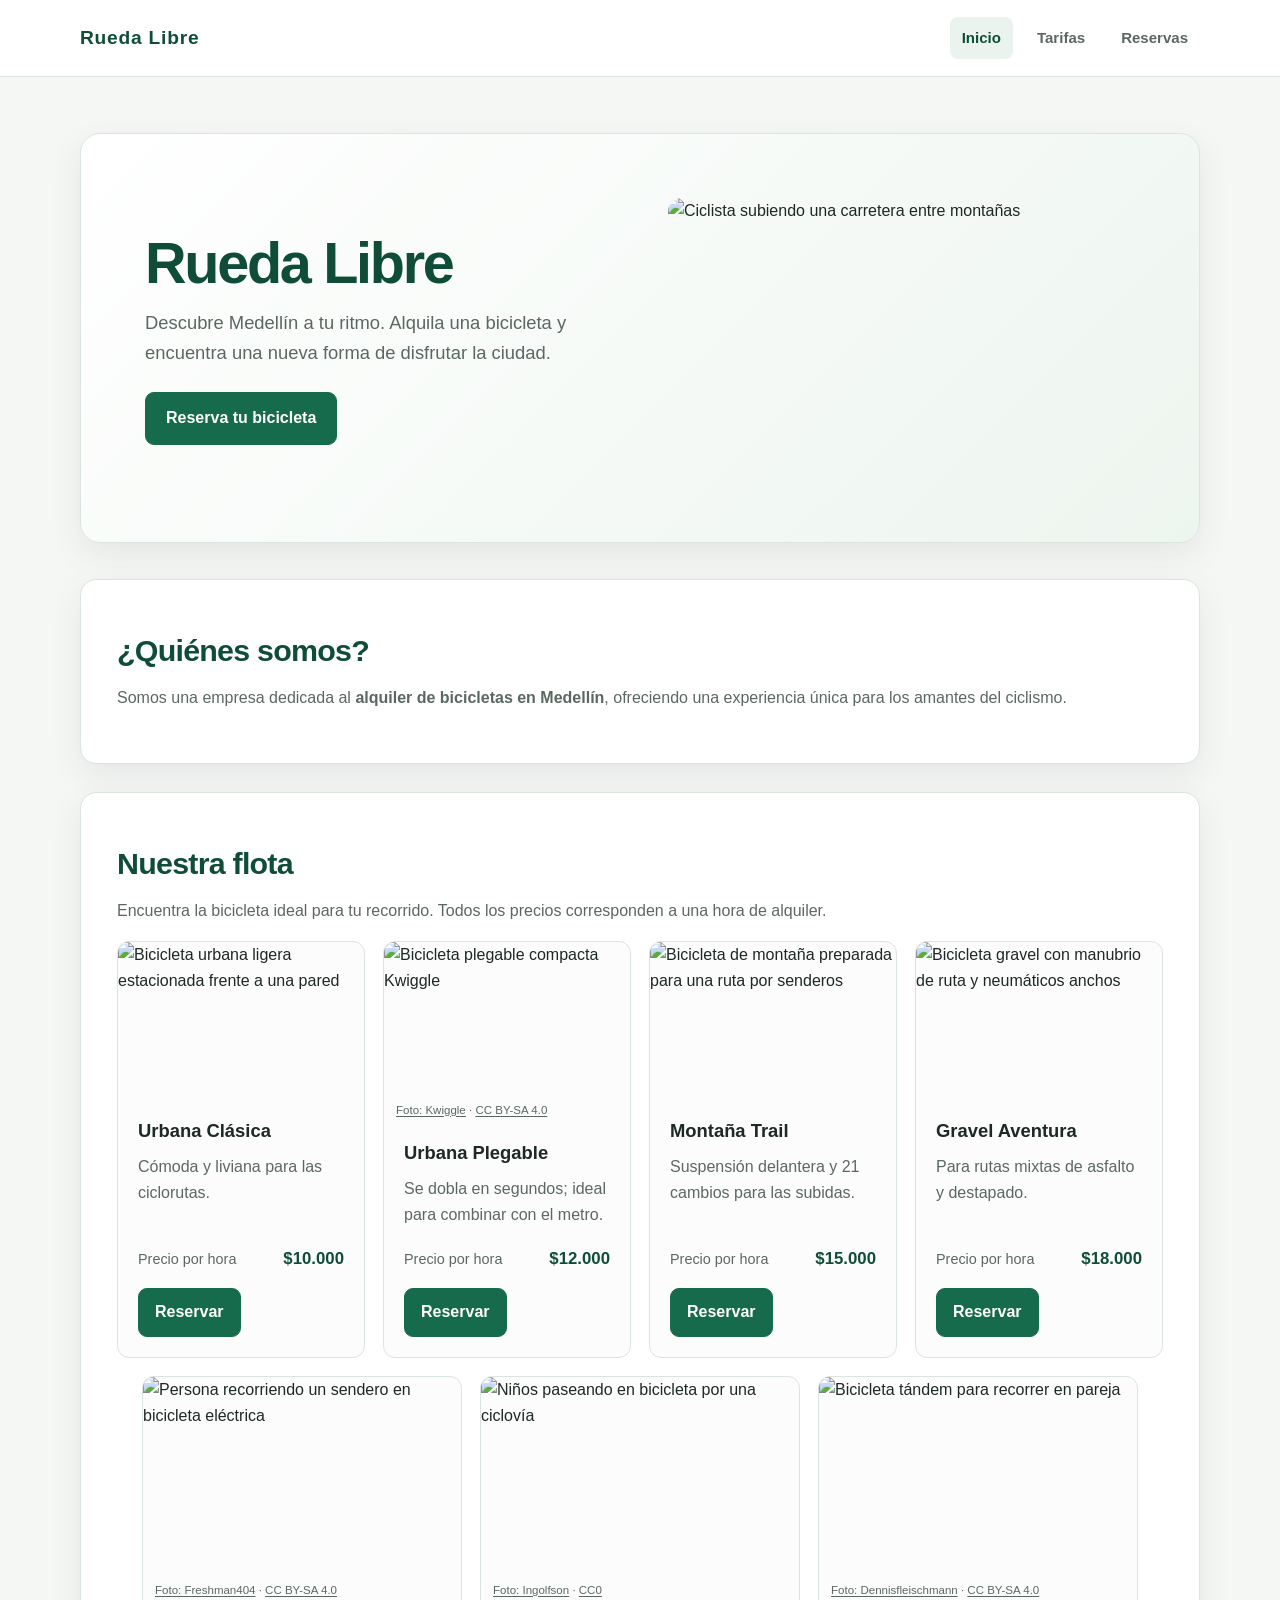
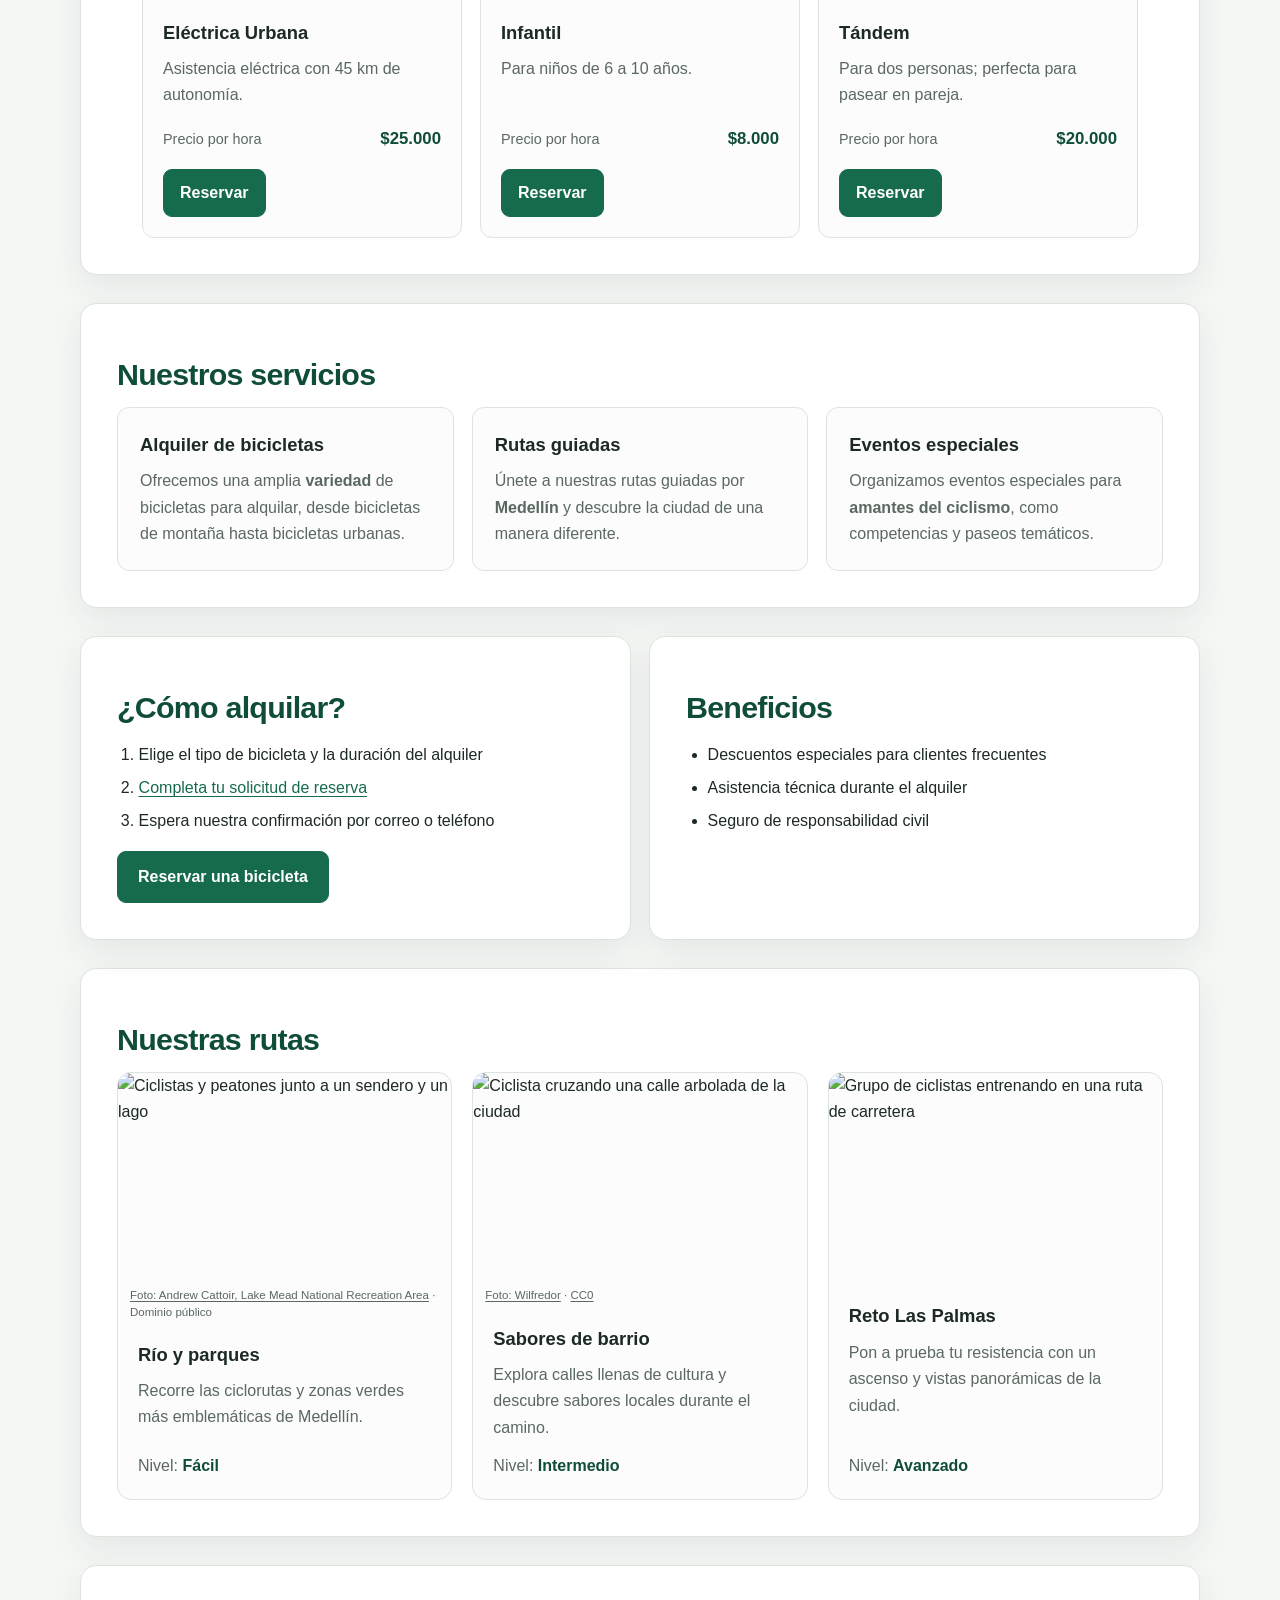
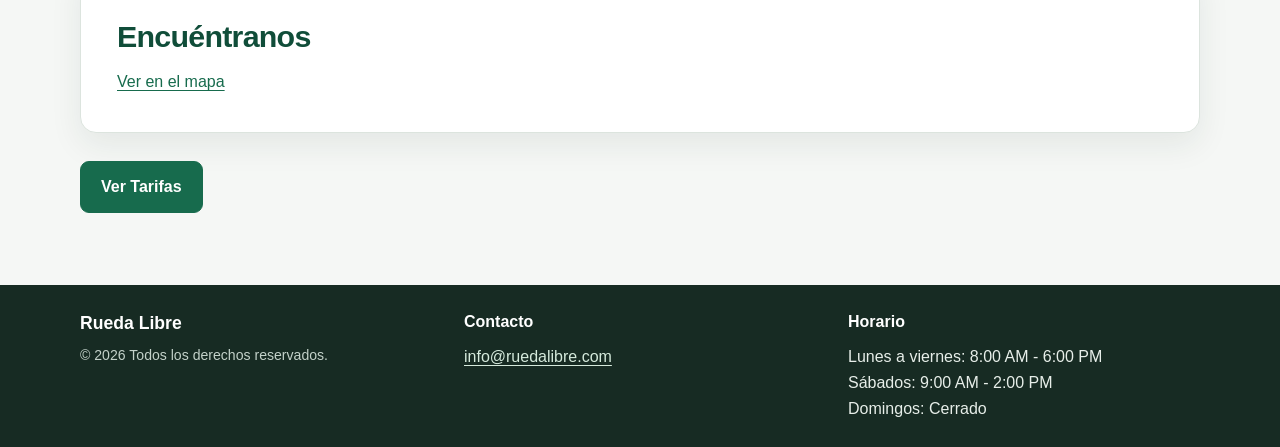
==== commit 71c14e61: "Mejora el diseño responsive y la navegación" ====
--- a/index.html
+++ b/index.html
@@ -3,7 +3,7 @@
 
 <head>
     <meta charset="UTF-8">
-    <meta name="viewport" content="width=device-width, initial-scale=1.0">
+    <meta name="viewport" content="width=device-width, initial-scale=1">
     <link rel="stylesheet" href="Styles/styles.css">
     <title>Rueda Libre | Alquiler de bicicletas en Medellín</title>
 </head>
@@ -16,8 +16,6 @@
                 <li><a href="index.html" aria-current="page">Inicio</a></li>
                 <li><a href="paginas/tarifas.html">Tarifas</a></li>
                 <li><a href="paginas/reservas.html">Reservas</a></li>
-                <li><a href="#encuentranos">Encuéntranos</a></li>
-                <li><a href="mailto:info@ruedalibre.com">Contáctanos</a></li>
             </ul>
         </nav>
     </header>
@@ -25,22 +23,27 @@
         <section class="page-intro home-hero">
             <div class="home-hero-copy">
                 <h1>Rueda Libre</h1>
-                <p>Descubre Medellín a tu ritmo. Alquila una bicicleta y encuentra una nueva forma de disfrutar la ciudad.</p>
+                <p>Descubre Medellín a tu ritmo. Alquila una bicicleta y encuentra una nueva forma de disfrutar la
+                    ciudad.</p>
                 <a class="button-link" href="paginas/reservas.html">Reserva tu bicicleta</a>
             </div>
-            <img src="https://images.unsplash.com/photo-1471506480208-91b3a4cc78be?auto=format&amp;fit=crop&amp;w=1400&amp;q=85" alt="Ciclista subiendo una carretera entre montañas" fetchpriority="high">
+            <img src="https://images.unsplash.com/photo-1471506480208-91b3a4cc78be?auto=format&amp;fit=crop&amp;w=1400&amp;q=85"
+                alt="Ciclista subiendo una carretera entre montañas" fetchpriority="high">
         </section>
         <section class="content-section">
             <h2>¿Quiénes somos?</h2>
-            <p>Somos una empresa dedicada al <strong>alquiler de bicicletas en Medellín</strong>, ofreciendo una experiencia
+            <p>Somos una empresa dedicada al <strong>alquiler de bicicletas en Medellín</strong>, ofreciendo una
+                experiencia
                 única para los amantes del ciclismo.</p>
         </section>
         <section class="content-section fleet-section">
             <h2>Nuestra flota</h2>
-            <p>Encuentra la bicicleta ideal para tu recorrido. Todos los precios corresponden a una hora de alquiler.</p>
+            <p>Encuentra la bicicleta ideal para tu recorrido. Todos los precios corresponden a una hora de alquiler.
+            </p>
             <div class="fleet-grid">
                 <article class="fleet-card">
-                    <img src="https://images.unsplash.com/photo-1485965120184-e220f721d03e?auto=format&amp;fit=crop&amp;w=900&amp;q=80" alt="Bicicleta urbana ligera estacionada frente a una pared" loading="lazy" decoding="async">
+                    <img src="https://images.unsplash.com/photo-1485965120184-e220f721d03e?auto=format&amp;fit=crop&amp;w=900&amp;q=80"
+                        alt="Bicicleta urbana ligera estacionada frente a una pared" loading="lazy" decoding="async">
                     <div class="fleet-card-content">
                         <h3>Urbana Clásica</h3>
                         <p class="fleet-description">Cómoda y liviana para las ciclorutas.</p>
@@ -49,8 +52,12 @@
                     </div>
                 </article>
                 <article class="fleet-card">
-                    <img src="https://thumb.wikimedia.org/wikipedia/commons/thumb/7/79/Kwiggle-Faltrad.jpg/960px-Kwiggle-Faltrad.jpg" alt="Bicicleta plegable compacta Kwiggle" loading="lazy" decoding="async">
-                    <p class="image-credit"><a href="https://commons.wikimedia.org/wiki/File:Kwiggle-Faltrad.jpg" target="_blank" rel="noopener noreferrer">Foto: Kwiggle</a> · <a href="https://creativecommons.org/licenses/by-sa/4.0/" target="_blank" rel="noopener noreferrer">CC BY-SA 4.0</a></p>
+                    <img src="https://thumb.wikimedia.org/wikipedia/commons/thumb/7/79/Kwiggle-Faltrad.jpg/960px-Kwiggle-Faltrad.jpg"
+                        alt="Bicicleta plegable compacta Kwiggle" loading="lazy" decoding="async">
+                    <p class="image-credit"><a href="https://commons.wikimedia.org/wiki/File:Kwiggle-Faltrad.jpg"
+                            target="_blank" rel="noopener noreferrer">Foto: Kwiggle</a> · <a
+                            href="https://creativecommons.org/licenses/by-sa/4.0/" target="_blank"
+                            rel="noopener noreferrer">CC BY-SA 4.0</a></p>
                     <div class="fleet-card-content">
                         <h3>Urbana Plegable</h3>
                         <p class="fleet-description">Se dobla en segundos; ideal para combinar con el metro.</p>
@@ -59,7 +66,8 @@
                     </div>
                 </article>
                 <article class="fleet-card">
-                    <img src="https://images.unsplash.com/photo-1505705694340-019e1e335916?auto=format&amp;fit=crop&amp;w=900&amp;q=80" alt="Bicicleta de montaña preparada para una ruta por senderos" loading="lazy" decoding="async">
+                    <img src="https://images.unsplash.com/photo-1505705694340-019e1e335916?auto=format&amp;fit=crop&amp;w=900&amp;q=80"
+                        alt="Bicicleta de montaña preparada para una ruta por senderos" loading="lazy" decoding="async">
                     <div class="fleet-card-content">
                         <h3>Montaña Trail</h3>
                         <p class="fleet-description">Suspensión delantera y 21 cambios para las subidas.</p>
@@ -68,7 +76,8 @@
                     </div>
                 </article>
                 <article class="fleet-card">
-                    <img src="https://images.unsplash.com/photo-1511994298241-608e28f14fde?auto=format&amp;fit=crop&amp;w=900&amp;q=80" alt="Bicicleta gravel con manubrio de ruta y neumáticos anchos" loading="lazy" decoding="async">
+                    <img src="https://images.unsplash.com/photo-1511994298241-608e28f14fde?auto=format&amp;fit=crop&amp;w=900&amp;q=80"
+                        alt="Bicicleta gravel con manubrio de ruta y neumáticos anchos" loading="lazy" decoding="async">
                     <div class="fleet-card-content">
                         <h3>Gravel Aventura</h3>
                         <p class="fleet-description">Para rutas mixtas de asfalto y destapado.</p>
@@ -77,8 +86,13 @@
                     </div>
                 </article>
                 <article class="fleet-card">
-                    <img src="https://thumb.wikimedia.org/wikipedia/commons/thumb/6/6c/A_man_riding_an_electric_bicycle.jpg/960px-A_man_riding_an_electric_bicycle.jpg" alt="Persona recorriendo un sendero en bicicleta eléctrica" loading="lazy" decoding="async">
-                    <p class="image-credit"><a href="https://commons.wikimedia.org/wiki/File:A_man_riding_an_electric_bicycle.jpg" target="_blank" rel="noopener noreferrer">Foto: Freshman404</a> · <a href="https://creativecommons.org/licenses/by-sa/4.0/" target="_blank" rel="noopener noreferrer">CC BY-SA 4.0</a></p>
+                    <img src="https://thumb.wikimedia.org/wikipedia/commons/thumb/6/6c/A_man_riding_an_electric_bicycle.jpg/960px-A_man_riding_an_electric_bicycle.jpg"
+                        alt="Persona recorriendo un sendero en bicicleta eléctrica" loading="lazy" decoding="async">
+                    <p class="image-credit"><a
+                            href="https://commons.wikimedia.org/wiki/File:A_man_riding_an_electric_bicycle.jpg"
+                            target="_blank" rel="noopener noreferrer">Foto: Freshman404</a> · <a
+                            href="https://creativecommons.org/licenses/by-sa/4.0/" target="_blank"
+                            rel="noopener noreferrer">CC BY-SA 4.0</a></p>
                     <div class="fleet-card-content">
                         <h3>Eléctrica Urbana</h3>
                         <p class="fleet-description">Asistencia eléctrica con 45 km de autonomía.</p>
@@ -87,8 +101,13 @@
                     </div>
                 </article>
                 <article class="fleet-card">
-                    <img src="https://thumb.wikimedia.org/wikipedia/commons/thumb/1/11/Children_Riding_Bicycles_On_Northwestern_Cycleway.jpg/960px-Children_Riding_Bicycles_On_Northwestern_Cycleway.jpg" alt="Niños paseando en bicicleta por una ciclovía" loading="lazy" decoding="async">
-                    <p class="image-credit"><a href="https://commons.wikimedia.org/wiki/File:Children_Riding_Bicycles_On_Northwestern_Cycleway.jpg" target="_blank" rel="noopener noreferrer">Foto: Ingolfson</a> · <a href="https://creativecommons.org/publicdomain/zero/1.0/" target="_blank" rel="noopener noreferrer">CC0</a></p>
+                    <img src="https://thumb.wikimedia.org/wikipedia/commons/thumb/1/11/Children_Riding_Bicycles_On_Northwestern_Cycleway.jpg/960px-Children_Riding_Bicycles_On_Northwestern_Cycleway.jpg"
+                        alt="Niños paseando en bicicleta por una ciclovía" loading="lazy" decoding="async">
+                    <p class="image-credit"><a
+                            href="https://commons.wikimedia.org/wiki/File:Children_Riding_Bicycles_On_Northwestern_Cycleway.jpg"
+                            target="_blank" rel="noopener noreferrer">Foto: Ingolfson</a> · <a
+                            href="https://creativecommons.org/publicdomain/zero/1.0/" target="_blank"
+                            rel="noopener noreferrer">CC0</a></p>
                     <div class="fleet-card-content">
                         <h3>Infantil</h3>
                         <p class="fleet-description">Para niños de 6 a 10 años.</p>
@@ -97,8 +116,13 @@
                     </div>
                 </article>
                 <article class="fleet-card">
-                    <img src="https://thumb.wikimedia.org/wikipedia/commons/thumb/5/53/Bamboo-tandem-bicycle_IMG-2679.jpg/960px-Bamboo-tandem-bicycle_IMG-2679.jpg" alt="Bicicleta tándem para recorrer en pareja" loading="lazy" decoding="async">
-                    <p class="image-credit"><a href="https://commons.wikimedia.org/wiki/File:Bamboo-tandem-bicycle_IMG-2679.jpg" target="_blank" rel="noopener noreferrer">Foto: Dennisfleischmann</a> · <a href="https://creativecommons.org/licenses/by-sa/4.0/" target="_blank" rel="noopener noreferrer">CC BY-SA 4.0</a></p>
+                    <img src="https://thumb.wikimedia.org/wikipedia/commons/thumb/5/53/Bamboo-tandem-bicycle_IMG-2679.jpg/960px-Bamboo-tandem-bicycle_IMG-2679.jpg"
+                        alt="Bicicleta tándem para recorrer en pareja" loading="lazy" decoding="async">
+                    <p class="image-credit"><a
+                            href="https://commons.wikimedia.org/wiki/File:Bamboo-tandem-bicycle_IMG-2679.jpg"
+                            target="_blank" rel="noopener noreferrer">Foto: Dennisfleischmann</a> · <a
+                            href="https://creativecommons.org/licenses/by-sa/4.0/" target="_blank"
+                            rel="noopener noreferrer">CC BY-SA 4.0</a></p>
                     <div class="fleet-card-content">
                         <h3>Tándem</h3>
                         <p class="fleet-description">Para dos personas; perfecta para pasear en pareja.</p>
@@ -111,42 +135,53 @@
         <section class="content-section">
             <h2>Nuestros servicios</h2>
             <div class="services-grid">
-            <article class="service-card">
-                <h3>Alquiler de bicicletas</h3>
-                <p>Ofrecemos una amplia <strong>variedad</strong> de bicicletas para alquilar, desde bicicletas de montaña hasta
-                    bicicletas urbanas.</p>
-            </article>
-            <article class="service-card">
-                <h3>Rutas guiadas</h3>
-                <p>Únete a nuestras rutas guiadas por <strong>Medellín</strong> y descubre la ciudad de una manera diferente.</p>
-            </article>
-            <article class="service-card">
-                <h3>Eventos especiales</h3>
-                <p>Organizamos eventos especiales para <strong>amantes del ciclismo</strong>, como competencias y paseos temáticos.</p>
-            </article>
-            </div>
-        </section>
-        <section class="content-section">
-            <h2>¿Cómo alquilar?</h2>
-            <ol>
-                <li>Elige el tipo de bicicleta y la duración del alquiler</li>
-                <li><a href="paginas/reservas.html">Completa tu solicitud de reserva</a></li>
-                <li>Espera nuestra confirmación por correo o teléfono</li>
-            </ol>
-            <a class="button-link" href="paginas/reservas.html">Reservar una bicicleta</a>
-            <h2>Beneficios</h2>
-            <ul>
-                <li>Descuentos especiales para clientes frecuentes</li>
-                <li>Asistencia técnica durante el alquiler</li>
-                <li>Seguro de responsabilidad civil</li>
-            </ul>
-        </section>
+                <article class="service-card">
+                    <h3>Alquiler de bicicletas</h3>
+                    <p>Ofrecemos una amplia <strong>variedad</strong> de bicicletas para alquilar, desde bicicletas de
+                        montaña hasta
+                        bicicletas urbanas.</p>
+                </article>
+                <article class="service-card">
+                    <h3>Rutas guiadas</h3>
+                    <p>Únete a nuestras rutas guiadas por <strong>Medellín</strong> y descubre la ciudad de una manera
+                        diferente.</p>
+                </article>
+                <article class="service-card">
+                    <h3>Eventos especiales</h3>
+                    <p>Organizamos eventos especiales para <strong>amantes del ciclismo</strong>, como competencias y
+                        paseos temáticos.</p>
+                </article>
+            </div>
+        </section>
+        <div class="rental-benefits-grid">
+            <section class="content-section">
+                <h2>¿Cómo alquilar?</h2>
+                <ol>
+                    <li>Elige el tipo de bicicleta y la duración del alquiler</li>
+                    <li><a href="paginas/reservas.html">Completa tu solicitud de reserva</a></li>
+                    <li>Espera nuestra confirmación por correo o teléfono</li>
+                </ol>
+                <a class="button-link" href="paginas/reservas.html">Reservar una bicicleta</a>
+            </section>
+            <section class="content-section">
+                <h2>Beneficios</h2>
+                <ul>
+                    <li>Descuentos especiales para clientes frecuentes</li>
+                    <li>Asistencia técnica durante el alquiler</li>
+                    <li>Seguro de responsabilidad civil</li>
+                </ul>
+            </section>
+        </div>
         <section class="content-section routes-section">
             <h2>Nuestras rutas</h2>
             <div class="route-grid">
                 <article class="route-card">
-                    <img src="https://thumb.wikimedia.org/wikipedia/commons/thumb/3/3c/Walking_and_Cycling_River_Mountains_Loop_Trail_%288f60626f-7e8c-4ed2-8851-0387903a1600%29.jpg/960px-Walking_and_Cycling_River_Mountains_Loop_Trail_%288f60626f-7e8c-4ed2-8851-0387903a1600%29.jpg" alt="Ciclistas y peatones junto a un sendero y un lago" loading="lazy" decoding="async">
-                    <p class="image-credit"><a href="https://commons.wikimedia.org/wiki/File:Walking_and_Cycling_River_Mountains_Loop_Trail_(8f60626f-7e8c-4ed2-8851-0387903a1600).jpg" target="_blank" rel="noopener noreferrer">Foto: Andrew Cattoir, Lake Mead National Recreation Area</a> · Dominio público</p>
+                    <img src="https://thumb.wikimedia.org/wikipedia/commons/thumb/3/3c/Walking_and_Cycling_River_Mountains_Loop_Trail_%288f60626f-7e8c-4ed2-8851-0387903a1600%29.jpg/960px-Walking_and_Cycling_River_Mountains_Loop_Trail_%288f60626f-7e8c-4ed2-8851-0387903a1600%29.jpg"
+                        alt="Ciclistas y peatones junto a un sendero y un lago" loading="lazy" decoding="async">
+                    <p class="image-credit"><a
+                            href="https://commons.wikimedia.org/wiki/File:Walking_and_Cycling_River_Mountains_Loop_Trail_(8f60626f-7e8c-4ed2-8851-0387903a1600).jpg"
+                            target="_blank" rel="noopener noreferrer">Foto: Andrew Cattoir, Lake Mead National
+                            Recreation Area</a> · Dominio público</p>
                     <div class="route-card-content">
                         <h3>Río y parques</h3>
                         <p>Recorre las ciclorutas y zonas verdes más emblemáticas de Medellín.</p>
@@ -154,8 +189,13 @@
                     </div>
                 </article>
                 <article class="route-card">
-                    <img src="https://thumb.wikimedia.org/wikipedia/commons/thumb/3/3a/Cyclist_crossing_a_street%2C_Quebec_City.jpg/960px-Cyclist_crossing_a_street%2C_Quebec_City.jpg" alt="Ciclista cruzando una calle arbolada de la ciudad" loading="lazy" decoding="async">
-                    <p class="image-credit"><a href="https://commons.wikimedia.org/wiki/File:Cyclist_crossing_a_street,_Quebec_City.jpg" target="_blank" rel="noopener noreferrer">Foto: Wilfredor</a> · <a href="https://creativecommons.org/publicdomain/zero/1.0/" target="_blank" rel="noopener noreferrer">CC0</a></p>
+                    <img src="https://thumb.wikimedia.org/wikipedia/commons/thumb/3/3a/Cyclist_crossing_a_street%2C_Quebec_City.jpg/960px-Cyclist_crossing_a_street%2C_Quebec_City.jpg"
+                        alt="Ciclista cruzando una calle arbolada de la ciudad" loading="lazy" decoding="async">
+                    <p class="image-credit"><a
+                            href="https://commons.wikimedia.org/wiki/File:Cyclist_crossing_a_street,_Quebec_City.jpg"
+                            target="_blank" rel="noopener noreferrer">Foto: Wilfredor</a> · <a
+                            href="https://creativecommons.org/publicdomain/zero/1.0/" target="_blank"
+                            rel="noopener noreferrer">CC0</a></p>
                     <div class="route-card-content">
                         <h3>Sabores de barrio</h3>
                         <p>Explora calles llenas de cultura y descubre sabores locales durante el camino.</p>
@@ -163,7 +203,8 @@
                     </div>
                 </article>
                 <article class="route-card">
-                    <img src="https://images.unsplash.com/photo-1517649763962-0c623066013b?auto=format&amp;fit=crop&amp;w=900&amp;q=80" alt="Grupo de ciclistas entrenando en una ruta de carretera" loading="lazy" decoding="async">
+                    <img src="https://images.unsplash.com/photo-1517649763962-0c623066013b?auto=format&amp;fit=crop&amp;w=900&amp;q=80"
+                        alt="Grupo de ciclistas entrenando en una ruta de carretera" loading="lazy" decoding="async">
                     <div class="route-card-content">
                         <h3>Reto Las Palmas</h3>
                         <p>Pon a prueba tu resistencia con un ascenso y vistas panorámicas de la ciudad.</p>
@@ -174,10 +215,8 @@
         </section>
         <section class="content-section" id="encuentranos">
             <h2>Encuéntranos</h2>
-            <a href="https://maps.app.goo.gl/qpVtg4tpWxo6Gxcj6" target="_blank" rel="noopener noreferrer">Ver en el mapa</a>
-        </section>
-        <section class="content-section">
-            <h2><a href="mailto:info@ruedalibre.com">Contáctanos</a></h2>
+            <a href="https://maps.app.goo.gl/qpVtg4tpWxo6Gxcj6" target="_blank" rel="noopener noreferrer">Ver en el
+                mapa</a>
         </section>
         <a class="button-link" href="paginas/tarifas.html">Ver Tarifas</a>
     </main>
--- a/Styles/styles.css
+++ b/Styles/styles.css
@@ -133,7 +133,7 @@
 
 .home-hero {
     display: grid;
-    grid-template-columns: repeat(2, minmax(0, 1fr));
+    grid-template-columns: 1fr;
     align-items: center;
     gap: clamp(24px, 5vw, 56px);
 }
@@ -142,7 +142,7 @@
     margin-top: 24px;
 }
 
-.home-hero > img {
+.home-hero>img {
     display: block;
     width: 100%;
     min-height: 280px;
@@ -180,7 +180,7 @@
 
 .services-grid {
     display: grid;
-    grid-template-columns: repeat(3, minmax(0, 1fr));
+    grid-template-columns: 1fr;
     gap: 18px;
 }
 
@@ -196,14 +196,16 @@
 }
 
 .fleet-grid {
-    display: grid;
-    grid-template-columns: repeat(auto-fit, minmax(240px, 1fr));
-    align-items: stretch;
+    display: flex;
+    flex-wrap: wrap;
+    justify-content: center;
     gap: 18px;
 }
 
 .fleet-card {
     display: flex;
+    flex: 1 1 240px;
+    max-width: 320px;
     overflow: hidden;
     flex-direction: column;
     border: 1px solid var(--color-border);
@@ -280,13 +282,13 @@
     margin: 7px 0;
 }
 
-.content-section h2 + ul {
+.content-section h2+ul {
     margin-bottom: 0;
 }
 
 .route-grid {
     display: grid;
-    grid-template-columns: repeat(3, minmax(0, 1fr));
+    grid-template-columns: 1fr;
     gap: 20px;
 }
 
@@ -324,7 +326,7 @@
     margin: 0 0 8px;
 }
 
-.route-card-content > p {
+.route-card-content>p {
     margin: 0 0 12px;
 }
 
@@ -460,19 +462,25 @@
 
 @media (max-width: 760px) {
     .site-nav {
+        display: flex;
         width: min(100% - 28px, 600px);
-        padding: 14px 0;
+        padding: 10px 0 8px;
+        flex-direction: column;
         align-items: center;
-        gap: 16px;
+        gap: 4px;
     }
 
     .site-nav ul {
-        justify-content: flex-end;
-        gap: 8px;
+        width: 100%;
+        flex-wrap: wrap;
+        justify-content: center;
+        gap: 4px;
     }
 
     .site-nav li a {
-        padding: 8px;
+        display: block;
+        padding: 7px 10px;
+        white-space: nowrap;
     }
 
     .site-footer-content {
@@ -480,10 +488,6 @@
         gap: 24px;
     }
 
-    .home-hero {
-        grid-template-columns: 1fr;
-    }
-
     .footer-block {
         flex-basis: calc(50% - 12px);
     }
@@ -493,14 +497,43 @@
         padding: 32px 0 48px;
     }
 
+}
+
+@media (min-width: 768px) {
+    .home-hero {
+        grid-template-columns: repeat(2, minmax(0, 1fr));
+    }
+
     .services-grid,
     .route-grid {
-        grid-template-columns: 1fr;
-    }
-}
-
-@media (max-width: 520px) {
-    .footer-block {
-        flex-basis: 100%;
-    }
-}
+        grid-template-columns: repeat(2, minmax(0, 1fr));
+    }
+
+    .fleet-grid {
+        grid-template-columns: repeat(auto-fit, minmax(240px, 1fr));
+    }
+}
+
+@media (min-width: 1200px) {
+
+    .services-grid,
+    .route-grid {
+        grid-template-columns: repeat(3, minmax(0, 1fr));
+    }
+}
+
+.rental-benefits-grid {
+    display: grid;
+    grid-template-columns: 1fr;
+    gap: 18px;
+}
+
+.rental-benefits-grid .content-section {
+    margin: 0;
+}
+
+@media (min-width: 768px) {
+    .rental-benefits-grid {
+        grid-template-columns: repeat(2, minmax(0, 1fr));
+    }
+}
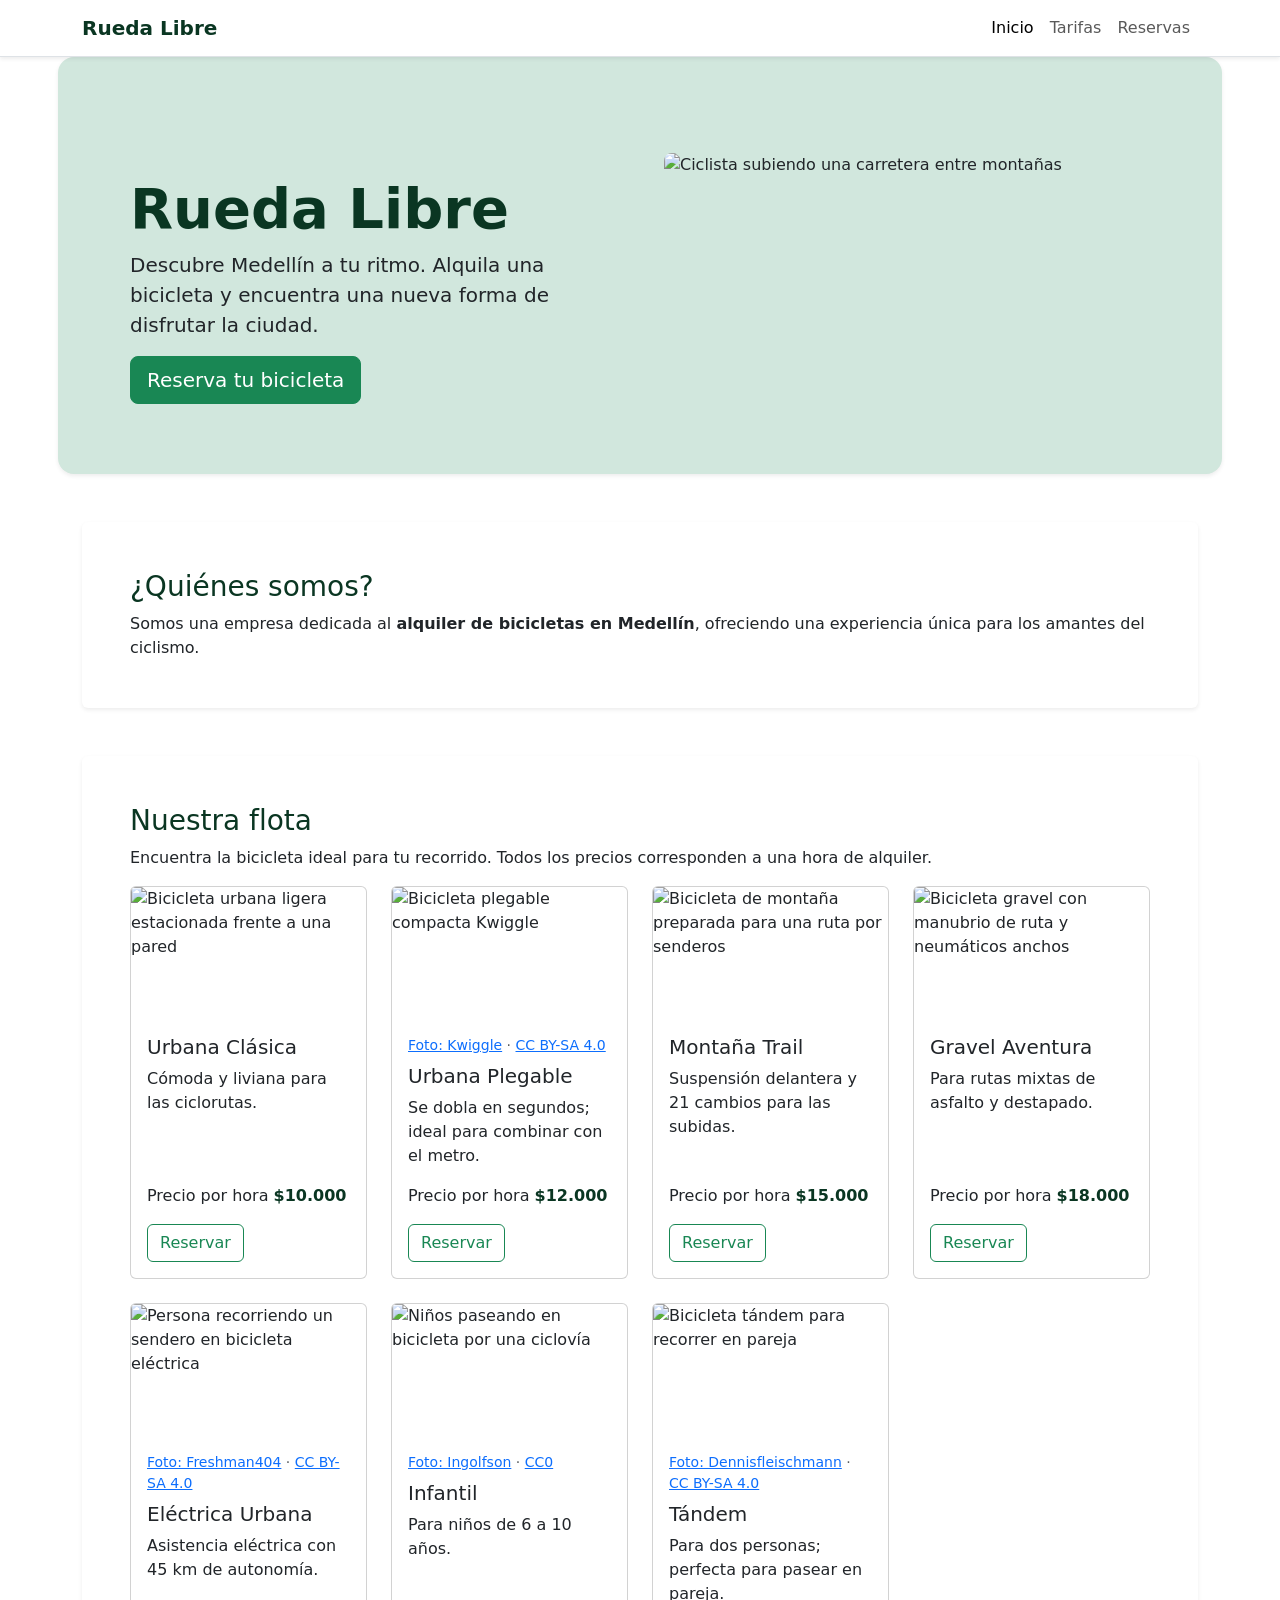
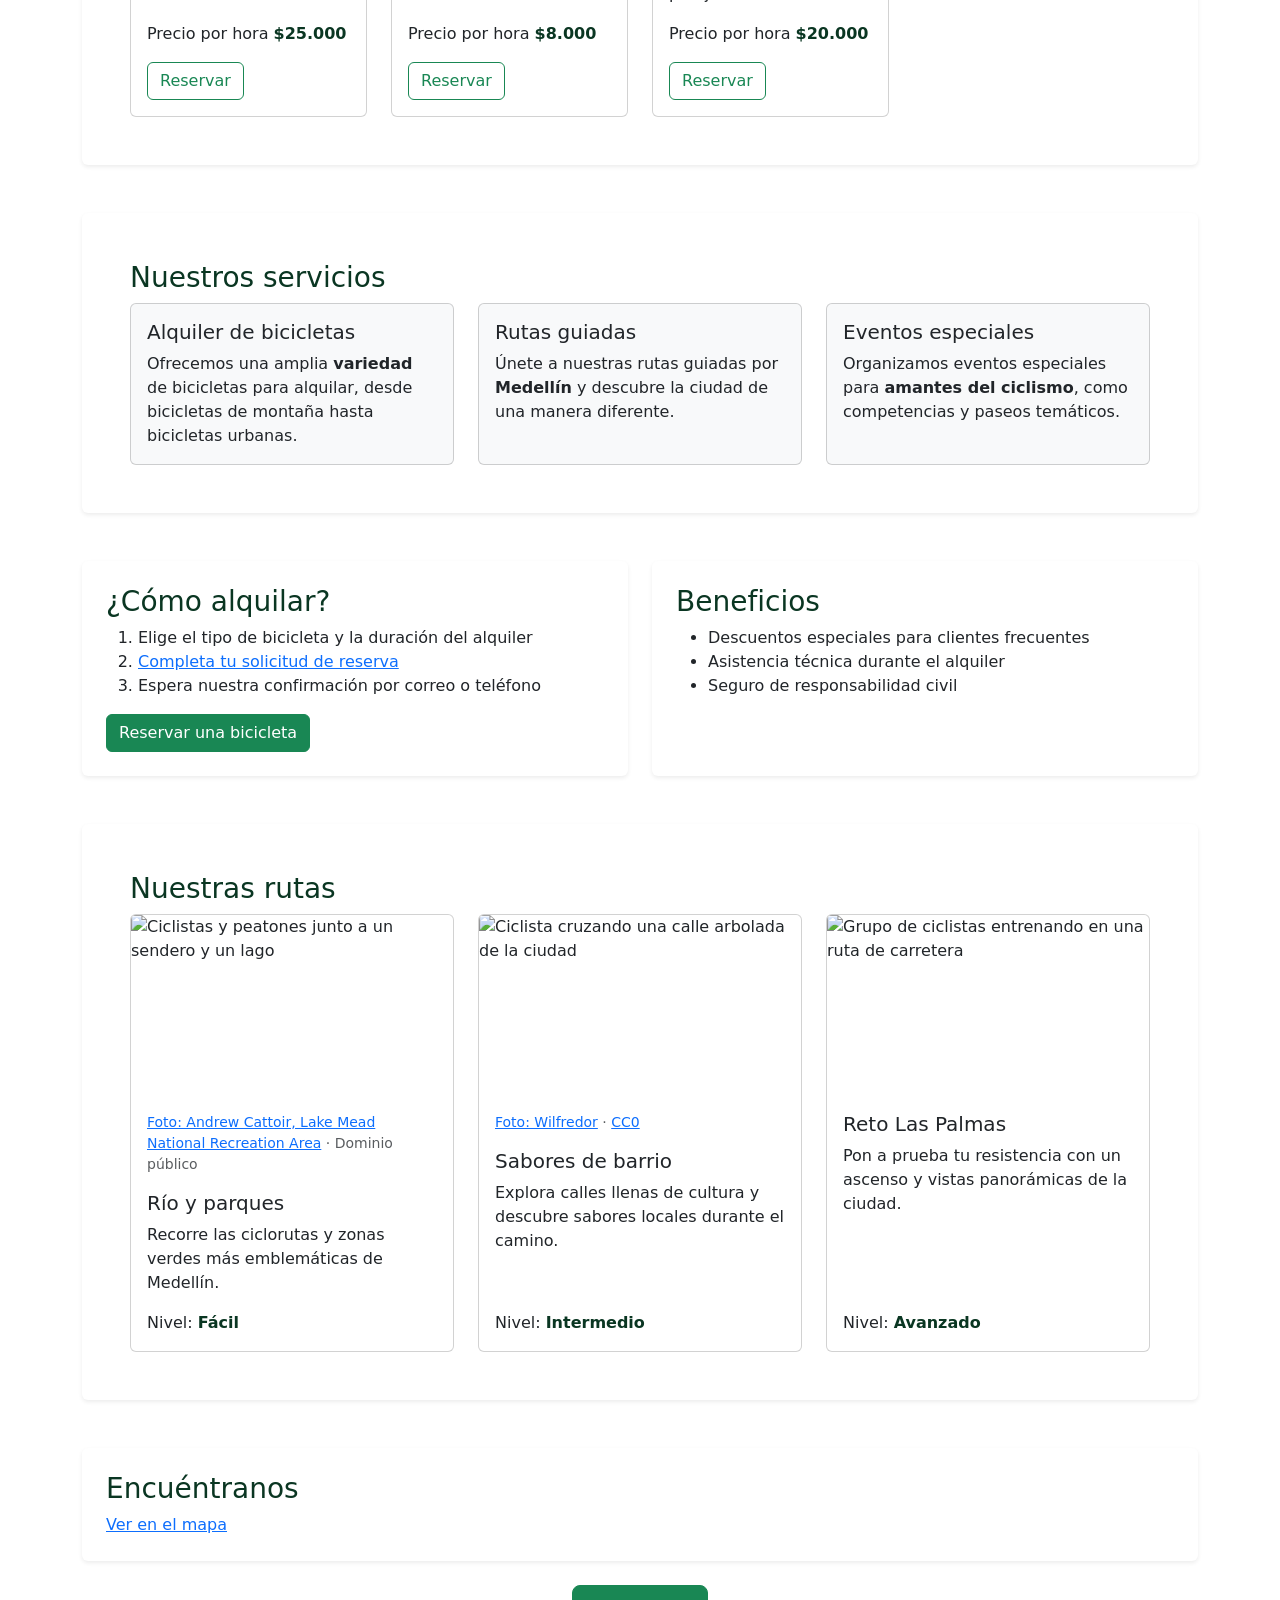
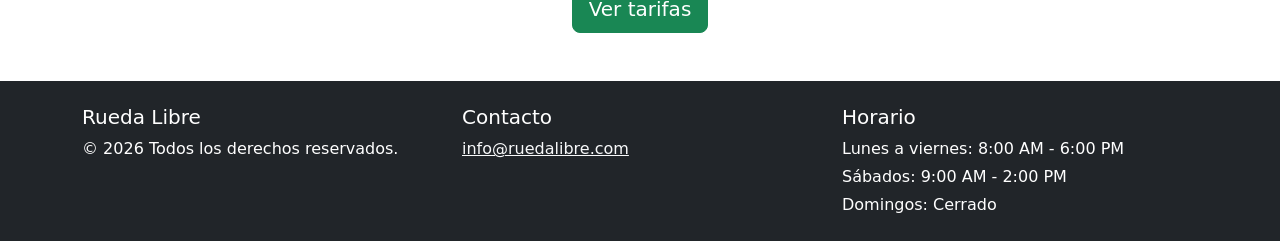
==== commit c901c8ae: "Aplicar Bootstrap en la página de inicio Co-authored-by: Copilot <223556219+Copilot@users.noreply.gi" ====
--- a/index.html
+++ b/index.html
@@ -4,240 +4,384 @@
 <head>
     <meta charset="UTF-8">
     <meta name="viewport" content="width=device-width, initial-scale=1">
-    <link rel="stylesheet" href="Styles/styles.css">
+    <meta name="description"
+        content="Alquila bicicletas en Medellín y descubre la ciudad con Rueda Libre.">
+    <link href="https://cdn.jsdelivr.net/npm/bootstrap@5.3.3/dist/css/bootstrap.min.css" rel="stylesheet"
+        integrity="sha384-QWTKZyjpPEjISv5WaRU9OFeRpok6YctnYmDr5pNlyT2bRjXh0JMhjY6hW+ALEwIH" crossorigin="anonymous">
     <title>Rueda Libre | Alquiler de bicicletas en Medellín</title>
 </head>
 
 <body>
-    <header class="site-header">
-        <nav class="site-nav" aria-label="Navegación principal">
-            <a class="site-brand" href="index.html">Rueda Libre</a>
-            <ul>
-                <li><a href="index.html" aria-current="page">Inicio</a></li>
-                <li><a href="paginas/tarifas.html">Tarifas</a></li>
-                <li><a href="paginas/reservas.html">Reservas</a></li>
-            </ul>
+    <header>
+        <nav class="navbar navbar-expand-lg bg-white border-bottom shadow-sm" aria-label="Navegación principal">
+            <div class="container">
+                <a class="navbar-brand fw-bold text-success-emphasis" href="index.html">Rueda Libre</a>
+                <button class="navbar-toggler" type="button" data-bs-toggle="collapse"
+                    data-bs-target="#mainNavigation" aria-controls="mainNavigation" aria-expanded="false"
+                    aria-label="Abrir navegación">
+                    <span class="navbar-toggler-icon"></span>
+                </button>
+                <div class="collapse navbar-collapse" id="mainNavigation">
+                    <ul class="navbar-nav ms-auto">
+                        <li class="nav-item">
+                            <a class="nav-link active" href="index.html" aria-current="page">Inicio</a>
+                        </li>
+                        <li class="nav-item">
+                            <a class="nav-link" href="paginas/tarifas.html">Tarifas</a>
+                        </li>
+                        <li class="nav-item">
+                            <a class="nav-link" href="paginas/reservas.html">Reservas</a>
+                        </li>
+                    </ul>
+                </div>
+            </div>
         </nav>
     </header>
-    <main>
-        <section class="page-intro home-hero">
-            <div class="home-hero-copy">
-                <h1>Rueda Libre</h1>
-                <p>Descubre Medellín a tu ritmo. Alquila una bicicleta y encuentra una nueva forma de disfrutar la
-                    ciudad.</p>
-                <a class="button-link" href="paginas/reservas.html">Reserva tu bicicleta</a>
-            </div>
-            <img src="https://images.unsplash.com/photo-1471506480208-91b3a4cc78be?auto=format&amp;fit=crop&amp;w=1400&amp;q=85"
-                alt="Ciclista subiendo una carretera entre montañas" fetchpriority="high">
-        </section>
-        <section class="content-section">
-            <h2>¿Quiénes somos?</h2>
-            <p>Somos una empresa dedicada al <strong>alquiler de bicicletas en Medellín</strong>, ofreciendo una
-                experiencia
-                única para los amantes del ciclismo.</p>
-        </section>
-        <section class="content-section fleet-section">
-            <h2>Nuestra flota</h2>
-            <p>Encuentra la bicicleta ideal para tu recorrido. Todos los precios corresponden a una hora de alquiler.
-            </p>
-            <div class="fleet-grid">
-                <article class="fleet-card">
-                    <img src="https://images.unsplash.com/photo-1485965120184-e220f721d03e?auto=format&amp;fit=crop&amp;w=900&amp;q=80"
-                        alt="Bicicleta urbana ligera estacionada frente a una pared" loading="lazy" decoding="async">
-                    <div class="fleet-card-content">
-                        <h3>Urbana Clásica</h3>
-                        <p class="fleet-description">Cómoda y liviana para las ciclorutas.</p>
-                        <p class="fleet-price">Precio por hora <strong>$10.000</strong></p>
-                        <a class="button-link" href="paginas/reservas.html">Reservar</a>
-                    </div>
-                </article>
-                <article class="fleet-card">
-                    <img src="https://thumb.wikimedia.org/wikipedia/commons/thumb/7/79/Kwiggle-Faltrad.jpg/960px-Kwiggle-Faltrad.jpg"
-                        alt="Bicicleta plegable compacta Kwiggle" loading="lazy" decoding="async">
-                    <p class="image-credit"><a href="https://commons.wikimedia.org/wiki/File:Kwiggle-Faltrad.jpg"
-                            target="_blank" rel="noopener noreferrer">Foto: Kwiggle</a> · <a
-                            href="https://creativecommons.org/licenses/by-sa/4.0/" target="_blank"
-                            rel="noopener noreferrer">CC BY-SA 4.0</a></p>
-                    <div class="fleet-card-content">
-                        <h3>Urbana Plegable</h3>
-                        <p class="fleet-description">Se dobla en segundos; ideal para combinar con el metro.</p>
-                        <p class="fleet-price">Precio por hora <strong>$12.000</strong></p>
-                        <a class="button-link" href="paginas/reservas.html">Reservar</a>
-                    </div>
-                </article>
-                <article class="fleet-card">
-                    <img src="https://images.unsplash.com/photo-1505705694340-019e1e335916?auto=format&amp;fit=crop&amp;w=900&amp;q=80"
-                        alt="Bicicleta de montaña preparada para una ruta por senderos" loading="lazy" decoding="async">
-                    <div class="fleet-card-content">
-                        <h3>Montaña Trail</h3>
-                        <p class="fleet-description">Suspensión delantera y 21 cambios para las subidas.</p>
-                        <p class="fleet-price">Precio por hora <strong>$15.000</strong></p>
-                        <a class="button-link" href="paginas/reservas.html">Reservar</a>
-                    </div>
-                </article>
-                <article class="fleet-card">
-                    <img src="https://images.unsplash.com/photo-1511994298241-608e28f14fde?auto=format&amp;fit=crop&amp;w=900&amp;q=80"
-                        alt="Bicicleta gravel con manubrio de ruta y neumáticos anchos" loading="lazy" decoding="async">
-                    <div class="fleet-card-content">
-                        <h3>Gravel Aventura</h3>
-                        <p class="fleet-description">Para rutas mixtas de asfalto y destapado.</p>
-                        <p class="fleet-price">Precio por hora <strong>$18.000</strong></p>
-                        <a class="button-link" href="paginas/reservas.html">Reservar</a>
-                    </div>
-                </article>
-                <article class="fleet-card">
-                    <img src="https://thumb.wikimedia.org/wikipedia/commons/thumb/6/6c/A_man_riding_an_electric_bicycle.jpg/960px-A_man_riding_an_electric_bicycle.jpg"
-                        alt="Persona recorriendo un sendero en bicicleta eléctrica" loading="lazy" decoding="async">
-                    <p class="image-credit"><a
-                            href="https://commons.wikimedia.org/wiki/File:A_man_riding_an_electric_bicycle.jpg"
-                            target="_blank" rel="noopener noreferrer">Foto: Freshman404</a> · <a
-                            href="https://creativecommons.org/licenses/by-sa/4.0/" target="_blank"
-                            rel="noopener noreferrer">CC BY-SA 4.0</a></p>
-                    <div class="fleet-card-content">
-                        <h3>Eléctrica Urbana</h3>
-                        <p class="fleet-description">Asistencia eléctrica con 45 km de autonomía.</p>
-                        <p class="fleet-price">Precio por hora <strong>$25.000</strong></p>
-                        <a class="button-link" href="paginas/reservas.html">Reservar</a>
-                    </div>
-                </article>
-                <article class="fleet-card">
-                    <img src="https://thumb.wikimedia.org/wikipedia/commons/thumb/1/11/Children_Riding_Bicycles_On_Northwestern_Cycleway.jpg/960px-Children_Riding_Bicycles_On_Northwestern_Cycleway.jpg"
-                        alt="Niños paseando en bicicleta por una ciclovía" loading="lazy" decoding="async">
-                    <p class="image-credit"><a
-                            href="https://commons.wikimedia.org/wiki/File:Children_Riding_Bicycles_On_Northwestern_Cycleway.jpg"
-                            target="_blank" rel="noopener noreferrer">Foto: Ingolfson</a> · <a
-                            href="https://creativecommons.org/publicdomain/zero/1.0/" target="_blank"
-                            rel="noopener noreferrer">CC0</a></p>
-                    <div class="fleet-card-content">
-                        <h3>Infantil</h3>
-                        <p class="fleet-description">Para niños de 6 a 10 años.</p>
-                        <p class="fleet-price">Precio por hora <strong>$8.000</strong></p>
-                        <a class="button-link" href="paginas/reservas.html">Reservar</a>
-                    </div>
-                </article>
-                <article class="fleet-card">
-                    <img src="https://thumb.wikimedia.org/wikipedia/commons/thumb/5/53/Bamboo-tandem-bicycle_IMG-2679.jpg/960px-Bamboo-tandem-bicycle_IMG-2679.jpg"
-                        alt="Bicicleta tándem para recorrer en pareja" loading="lazy" decoding="async">
-                    <p class="image-credit"><a
-                            href="https://commons.wikimedia.org/wiki/File:Bamboo-tandem-bicycle_IMG-2679.jpg"
-                            target="_blank" rel="noopener noreferrer">Foto: Dennisfleischmann</a> · <a
-                            href="https://creativecommons.org/licenses/by-sa/4.0/" target="_blank"
-                            rel="noopener noreferrer">CC BY-SA 4.0</a></p>
-                    <div class="fleet-card-content">
-                        <h3>Tándem</h3>
-                        <p class="fleet-description">Para dos personas; perfecta para pasear en pareja.</p>
-                        <p class="fleet-price">Precio por hora <strong>$20.000</strong></p>
-                        <a class="button-link" href="paginas/reservas.html">Reservar</a>
-                    </div>
-                </article>
-            </div>
-        </section>
-        <section class="content-section">
-            <h2>Nuestros servicios</h2>
-            <div class="services-grid">
-                <article class="service-card">
-                    <h3>Alquiler de bicicletas</h3>
-                    <p>Ofrecemos una amplia <strong>variedad</strong> de bicicletas para alquilar, desde bicicletas de
-                        montaña hasta
-                        bicicletas urbanas.</p>
-                </article>
-                <article class="service-card">
-                    <h3>Rutas guiadas</h3>
-                    <p>Únete a nuestras rutas guiadas por <strong>Medellín</strong> y descubre la ciudad de una manera
-                        diferente.</p>
-                </article>
-                <article class="service-card">
-                    <h3>Eventos especiales</h3>
-                    <p>Organizamos eventos especiales para <strong>amantes del ciclismo</strong>, como competencias y
-                        paseos temáticos.</p>
-                </article>
-            </div>
-        </section>
-        <div class="rental-benefits-grid">
-            <section class="content-section">
-                <h2>¿Cómo alquilar?</h2>
-                <ol>
-                    <li>Elige el tipo de bicicleta y la duración del alquiler</li>
-                    <li><a href="paginas/reservas.html">Completa tu solicitud de reserva</a></li>
-                    <li>Espera nuestra confirmación por correo o teléfono</li>
-                </ol>
-                <a class="button-link" href="paginas/reservas.html">Reservar una bicicleta</a>
-            </section>
-            <section class="content-section">
-                <h2>Beneficios</h2>
-                <ul>
-                    <li>Descuentos especiales para clientes frecuentes</li>
-                    <li>Asistencia técnica durante el alquiler</li>
-                    <li>Seguro de responsabilidad civil</li>
-                </ul>
-            </section>
+
+    <main class="container py-5">
+        <section class="row align-items-center g-4 g-lg-5 p-4 p-lg-5 mb-5 bg-success-subtle rounded-4 shadow-sm">
+            <div class="col-lg-6">
+                <h1 class="display-4 fw-bold text-success-emphasis">Rueda Libre</h1>
+                <p class="lead">Descubre Medellín a tu ritmo. Alquila una bicicleta y encuentra una nueva forma de
+                    disfrutar la ciudad.</p>
+                <a class="btn btn-success btn-lg" href="paginas/reservas.html">Reserva tu bicicleta</a>
+            </div>
+            <div class="col-lg-6">
+                <div class="ratio ratio-16x9 rounded-3 overflow-hidden">
+                    <img class="object-fit-cover"
+                        src="https://images.unsplash.com/photo-1471506480208-91b3a4cc78be?auto=format&amp;fit=crop&amp;w=1400&amp;q=85"
+                        alt="Ciclista subiendo una carretera entre montañas" fetchpriority="high">
+                </div>
+            </div>
+        </section>
+
+        <section class="card border-0 shadow-sm mb-5">
+            <div class="card-body p-4 p-lg-5">
+                <h2 class="h3 text-success-emphasis">¿Quiénes somos?</h2>
+                <p class="mb-0">Somos una empresa dedicada al <strong>alquiler de bicicletas en Medellín</strong>,
+                    ofreciendo una experiencia única para los amantes del ciclismo.</p>
+            </div>
+        </section>
+
+        <section class="card border-0 shadow-sm mb-5">
+            <div class="card-body p-4 p-lg-5">
+                <h2 class="h3 text-success-emphasis">Nuestra flota</h2>
+                <p>Encuentra la bicicleta ideal para tu recorrido. Todos los precios corresponden a una hora de
+                    alquiler.</p>
+                <div class="row row-cols-1 row-cols-md-2 row-cols-lg-3 row-cols-xl-4 g-4">
+                    <div class="col">
+                        <article class="card h-100">
+                            <div class="ratio ratio-16x9">
+                                <img class="card-img-top object-fit-cover"
+                                    src="https://images.unsplash.com/photo-1485965120184-e220f721d03e?auto=format&amp;fit=crop&amp;w=900&amp;q=80"
+                                    alt="Bicicleta urbana ligera estacionada frente a una pared" loading="lazy"
+                                    decoding="async">
+                            </div>
+                            <div class="card-body d-flex flex-column">
+                                <h3 class="h5 card-title">Urbana Clásica</h3>
+                                <p class="card-text">Cómoda y liviana para las ciclorutas.</p>
+                                <p class="mt-auto">Precio por hora <strong class="text-success-emphasis">$10.000</strong>
+                                </p>
+                                <a class="btn btn-outline-success align-self-start"
+                                    href="paginas/reservas.html">Reservar</a>
+                            </div>
+                        </article>
+                    </div>
+                    <div class="col">
+                        <article class="card h-100">
+                            <div class="ratio ratio-16x9">
+                                <img class="card-img-top object-fit-cover"
+                                    src="https://thumb.wikimedia.org/wikipedia/commons/thumb/7/79/Kwiggle-Faltrad.jpg/960px-Kwiggle-Faltrad.jpg"
+                                    alt="Bicicleta plegable compacta Kwiggle" loading="lazy" decoding="async">
+                            </div>
+                            <div class="card-body d-flex flex-column">
+                                <p class="small text-body-secondary mb-2"><a
+                                        href="https://commons.wikimedia.org/wiki/File:Kwiggle-Faltrad.jpg"
+                                        target="_blank" rel="noopener noreferrer">Foto: Kwiggle</a> · <a
+                                        href="https://creativecommons.org/licenses/by-sa/4.0/" target="_blank"
+                                        rel="noopener noreferrer">CC BY-SA 4.0</a></p>
+                                <h3 class="h5 card-title">Urbana Plegable</h3>
+                                <p class="card-text">Se dobla en segundos; ideal para combinar con el metro.</p>
+                                <p class="mt-auto">Precio por hora <strong class="text-success-emphasis">$12.000</strong>
+                                </p>
+                                <a class="btn btn-outline-success align-self-start"
+                                    href="paginas/reservas.html">Reservar</a>
+                            </div>
+                        </article>
+                    </div>
+                    <div class="col">
+                        <article class="card h-100">
+                            <div class="ratio ratio-16x9">
+                                <img class="card-img-top object-fit-cover"
+                                    src="https://images.unsplash.com/photo-1505705694340-019e1e335916?auto=format&amp;fit=crop&amp;w=900&amp;q=80"
+                                    alt="Bicicleta de montaña preparada para una ruta por senderos" loading="lazy"
+                                    decoding="async">
+                            </div>
+                            <div class="card-body d-flex flex-column">
+                                <h3 class="h5 card-title">Montaña Trail</h3>
+                                <p class="card-text">Suspensión delantera y 21 cambios para las subidas.</p>
+                                <p class="mt-auto">Precio por hora <strong class="text-success-emphasis">$15.000</strong>
+                                </p>
+                                <a class="btn btn-outline-success align-self-start"
+                                    href="paginas/reservas.html">Reservar</a>
+                            </div>
+                        </article>
+                    </div>
+                    <div class="col">
+                        <article class="card h-100">
+                            <div class="ratio ratio-16x9">
+                                <img class="card-img-top object-fit-cover"
+                                    src="https://images.unsplash.com/photo-1511994298241-608e28f14fde?auto=format&amp;fit=crop&amp;w=900&amp;q=80"
+                                    alt="Bicicleta gravel con manubrio de ruta y neumáticos anchos" loading="lazy"
+                                    decoding="async">
+                            </div>
+                            <div class="card-body d-flex flex-column">
+                                <h3 class="h5 card-title">Gravel Aventura</h3>
+                                <p class="card-text">Para rutas mixtas de asfalto y destapado.</p>
+                                <p class="mt-auto">Precio por hora <strong class="text-success-emphasis">$18.000</strong>
+                                </p>
+                                <a class="btn btn-outline-success align-self-start"
+                                    href="paginas/reservas.html">Reservar</a>
+                            </div>
+                        </article>
+                    </div>
+                    <div class="col">
+                        <article class="card h-100">
+                            <div class="ratio ratio-16x9">
+                                <img class="card-img-top object-fit-cover"
+                                    src="https://thumb.wikimedia.org/wikipedia/commons/thumb/6/6c/A_man_riding_an_electric_bicycle.jpg/960px-A_man_riding_an_electric_bicycle.jpg"
+                                    alt="Persona recorriendo un sendero en bicicleta eléctrica" loading="lazy"
+                                    decoding="async">
+                            </div>
+                            <div class="card-body d-flex flex-column">
+                                <p class="small text-body-secondary mb-2"><a
+                                        href="https://commons.wikimedia.org/wiki/File:A_man_riding_an_electric_bicycle.jpg"
+                                        target="_blank" rel="noopener noreferrer">Foto: Freshman404</a> · <a
+                                        href="https://creativecommons.org/licenses/by-sa/4.0/" target="_blank"
+                                        rel="noopener noreferrer">CC BY-SA 4.0</a></p>
+                                <h3 class="h5 card-title">Eléctrica Urbana</h3>
+                                <p class="card-text">Asistencia eléctrica con 45 km de autonomía.</p>
+                                <p class="mt-auto">Precio por hora <strong class="text-success-emphasis">$25.000</strong>
+                                </p>
+                                <a class="btn btn-outline-success align-self-start"
+                                    href="paginas/reservas.html">Reservar</a>
+                            </div>
+                        </article>
+                    </div>
+                    <div class="col">
+                        <article class="card h-100">
+                            <div class="ratio ratio-16x9">
+                                <img class="card-img-top object-fit-cover"
+                                    src="https://thumb.wikimedia.org/wikipedia/commons/thumb/1/11/Children_Riding_Bicycles_On_Northwestern_Cycleway.jpg/960px-Children_Riding_Bicycles_On_Northwestern_Cycleway.jpg"
+                                    alt="Niños paseando en bicicleta por una ciclovía" loading="lazy" decoding="async">
+                            </div>
+                            <div class="card-body d-flex flex-column">
+                                <p class="small text-body-secondary mb-2"><a
+                                        href="https://commons.wikimedia.org/wiki/File:Children_Riding_Bicycles_On_Northwestern_Cycleway.jpg"
+                                        target="_blank" rel="noopener noreferrer">Foto: Ingolfson</a> · <a
+                                        href="https://creativecommons.org/publicdomain/zero/1.0/" target="_blank"
+                                        rel="noopener noreferrer">CC0</a></p>
+                                <h3 class="h5 card-title">Infantil</h3>
+                                <p class="card-text">Para niños de 6 a 10 años.</p>
+                                <p class="mt-auto">Precio por hora <strong class="text-success-emphasis">$8.000</strong>
+                                </p>
+                                <a class="btn btn-outline-success align-self-start"
+                                    href="paginas/reservas.html">Reservar</a>
+                            </div>
+                        </article>
+                    </div>
+                    <div class="col">
+                        <article class="card h-100">
+                            <div class="ratio ratio-16x9">
+                                <img class="card-img-top object-fit-cover"
+                                    src="https://thumb.wikimedia.org/wikipedia/commons/thumb/5/53/Bamboo-tandem-bicycle_IMG-2679.jpg/960px-Bamboo-tandem-bicycle_IMG-2679.jpg"
+                                    alt="Bicicleta tándem para recorrer en pareja" loading="lazy" decoding="async">
+                            </div>
+                            <div class="card-body d-flex flex-column">
+                                <p class="small text-body-secondary mb-2"><a
+                                        href="https://commons.wikimedia.org/wiki/File:Bamboo-tandem-bicycle_IMG-2679.jpg"
+                                        target="_blank" rel="noopener noreferrer">Foto: Dennisfleischmann</a> · <a
+                                        href="https://creativecommons.org/licenses/by-sa/4.0/" target="_blank"
+                                        rel="noopener noreferrer">CC BY-SA 4.0</a></p>
+                                <h3 class="h5 card-title">Tándem</h3>
+                                <p class="card-text">Para dos personas; perfecta para pasear en pareja.</p>
+                                <p class="mt-auto">Precio por hora <strong class="text-success-emphasis">$20.000</strong>
+                                </p>
+                                <a class="btn btn-outline-success align-self-start"
+                                    href="paginas/reservas.html">Reservar</a>
+                            </div>
+                        </article>
+                    </div>
+                </div>
+            </div>
+        </section>
+
+        <section class="card border-0 shadow-sm mb-5">
+            <div class="card-body p-4 p-lg-5">
+                <h2 class="h3 text-success-emphasis">Nuestros servicios</h2>
+                <div class="row row-cols-1 row-cols-md-3 g-4">
+                    <div class="col">
+                        <article class="card h-100 bg-body-tertiary">
+                            <div class="card-body">
+                                <h3 class="h5 card-title">Alquiler de bicicletas</h3>
+                                <p class="card-text">Ofrecemos una amplia <strong>variedad</strong> de bicicletas para
+                                    alquilar, desde bicicletas de montaña hasta bicicletas urbanas.</p>
+                            </div>
+                        </article>
+                    </div>
+                    <div class="col">
+                        <article class="card h-100 bg-body-tertiary">
+                            <div class="card-body">
+                                <h3 class="h5 card-title">Rutas guiadas</h3>
+                                <p class="card-text">Únete a nuestras rutas guiadas por <strong>Medellín</strong> y
+                                    descubre la ciudad de una manera diferente.</p>
+                            </div>
+                        </article>
+                    </div>
+                    <div class="col">
+                        <article class="card h-100 bg-body-tertiary">
+                            <div class="card-body">
+                                <h3 class="h5 card-title">Eventos especiales</h3>
+                                <p class="card-text">Organizamos eventos especiales para <strong>amantes del
+                                        ciclismo</strong>, como competencias y paseos temáticos.</p>
+                            </div>
+                        </article>
+                    </div>
+                </div>
+            </div>
+        </section>
+
+        <div class="row g-4 mb-5">
+            <div class="col-lg-6">
+                <section class="card h-100 border-0 shadow-sm">
+                    <div class="card-body p-4">
+                        <h2 class="h3 text-success-emphasis">¿Cómo alquilar?</h2>
+                        <ol>
+                            <li>Elige el tipo de bicicleta y la duración del alquiler</li>
+                            <li><a href="paginas/reservas.html">Completa tu solicitud de reserva</a></li>
+                            <li>Espera nuestra confirmación por correo o teléfono</li>
+                        </ol>
+                        <a class="btn btn-success" href="paginas/reservas.html">Reservar una bicicleta</a>
+                    </div>
+                </section>
+            </div>
+            <div class="col-lg-6">
+                <section class="card h-100 border-0 shadow-sm">
+                    <div class="card-body p-4">
+                        <h2 class="h3 text-success-emphasis">Beneficios</h2>
+                        <ul class="mb-0">
+                            <li>Descuentos especiales para clientes frecuentes</li>
+                            <li>Asistencia técnica durante el alquiler</li>
+                            <li>Seguro de responsabilidad civil</li>
+                        </ul>
+                    </div>
+                </section>
+            </div>
         </div>
-        <section class="content-section routes-section">
-            <h2>Nuestras rutas</h2>
-            <div class="route-grid">
-                <article class="route-card">
-                    <img src="https://thumb.wikimedia.org/wikipedia/commons/thumb/3/3c/Walking_and_Cycling_River_Mountains_Loop_Trail_%288f60626f-7e8c-4ed2-8851-0387903a1600%29.jpg/960px-Walking_and_Cycling_River_Mountains_Loop_Trail_%288f60626f-7e8c-4ed2-8851-0387903a1600%29.jpg"
-                        alt="Ciclistas y peatones junto a un sendero y un lago" loading="lazy" decoding="async">
-                    <p class="image-credit"><a
-                            href="https://commons.wikimedia.org/wiki/File:Walking_and_Cycling_River_Mountains_Loop_Trail_(8f60626f-7e8c-4ed2-8851-0387903a1600).jpg"
-                            target="_blank" rel="noopener noreferrer">Foto: Andrew Cattoir, Lake Mead National
-                            Recreation Area</a> · Dominio público</p>
-                    <div class="route-card-content">
-                        <h3>Río y parques</h3>
-                        <p>Recorre las ciclorutas y zonas verdes más emblemáticas de Medellín.</p>
-                        <p class="route-level">Nivel: <strong>Fácil</strong></p>
-                    </div>
-                </article>
-                <article class="route-card">
-                    <img src="https://thumb.wikimedia.org/wikipedia/commons/thumb/3/3a/Cyclist_crossing_a_street%2C_Quebec_City.jpg/960px-Cyclist_crossing_a_street%2C_Quebec_City.jpg"
-                        alt="Ciclista cruzando una calle arbolada de la ciudad" loading="lazy" decoding="async">
-                    <p class="image-credit"><a
-                            href="https://commons.wikimedia.org/wiki/File:Cyclist_crossing_a_street,_Quebec_City.jpg"
-                            target="_blank" rel="noopener noreferrer">Foto: Wilfredor</a> · <a
-                            href="https://creativecommons.org/publicdomain/zero/1.0/" target="_blank"
-                            rel="noopener noreferrer">CC0</a></p>
-                    <div class="route-card-content">
-                        <h3>Sabores de barrio</h3>
-                        <p>Explora calles llenas de cultura y descubre sabores locales durante el camino.</p>
-                        <p class="route-level">Nivel: <strong>Intermedio</strong></p>
-                    </div>
-                </article>
-                <article class="route-card">
-                    <img src="https://images.unsplash.com/photo-1517649763962-0c623066013b?auto=format&amp;fit=crop&amp;w=900&amp;q=80"
-                        alt="Grupo de ciclistas entrenando en una ruta de carretera" loading="lazy" decoding="async">
-                    <div class="route-card-content">
-                        <h3>Reto Las Palmas</h3>
-                        <p>Pon a prueba tu resistencia con un ascenso y vistas panorámicas de la ciudad.</p>
-                        <p class="route-level">Nivel: <strong>Avanzado</strong></p>
-                    </div>
-                </article>
-            </div>
-        </section>
-        <section class="content-section" id="encuentranos">
-            <h2>Encuéntranos</h2>
-            <a href="https://maps.app.goo.gl/qpVtg4tpWxo6Gxcj6" target="_blank" rel="noopener noreferrer">Ver en el
-                mapa</a>
-        </section>
-        <a class="button-link" href="paginas/tarifas.html">Ver Tarifas</a>
+
+        <section class="card border-0 shadow-sm mb-5">
+            <div class="card-body p-4 p-lg-5">
+                <h2 class="h3 text-success-emphasis">Nuestras rutas</h2>
+                <div class="row row-cols-1 row-cols-md-2 row-cols-lg-3 g-4">
+                    <div class="col">
+                        <article class="card h-100">
+                            <div class="ratio ratio-16x9">
+                                <img class="card-img-top object-fit-cover"
+                                    src="https://thumb.wikimedia.org/wikipedia/commons/thumb/3/3c/Walking_and_Cycling_River_Mountains_Loop_Trail_%288f60626f-7e8c-4ed2-8851-0387903a1600%29.jpg/960px-Walking_and_Cycling_River_Mountains_Loop_Trail_%288f60626f-7e8c-4ed2-8851-0387903a1600%29.jpg"
+                                    alt="Ciclistas y peatones junto a un sendero y un lago" loading="lazy"
+                                    decoding="async">
+                            </div>
+                            <div class="card-body d-flex flex-column">
+                                <p class="small text-body-secondary"><a
+                                        href="https://commons.wikimedia.org/wiki/File:Walking_and_Cycling_River_Mountains_Loop_Trail_(8f60626f-7e8c-4ed2-8851-0387903a1600).jpg"
+                                        target="_blank" rel="noopener noreferrer">Foto: Andrew Cattoir, Lake Mead
+                                        National Recreation Area</a> · Dominio público</p>
+                                <h3 class="h5 card-title">Río y parques</h3>
+                                <p class="card-text">Recorre las ciclorutas y zonas verdes más emblemáticas de Medellín.
+                                </p>
+                                <p class="mt-auto mb-0">Nivel: <strong class="text-success-emphasis">Fácil</strong></p>
+                            </div>
+                        </article>
+                    </div>
+                    <div class="col">
+                        <article class="card h-100">
+                            <div class="ratio ratio-16x9">
+                                <img class="card-img-top object-fit-cover"
+                                    src="https://thumb.wikimedia.org/wikipedia/commons/thumb/3/3a/Cyclist_crossing_a_street%2C_Quebec_City.jpg/960px-Cyclist_crossing_a_street%2C_Quebec_City.jpg"
+                                    alt="Ciclista cruzando una calle arbolada de la ciudad" loading="lazy"
+                                    decoding="async">
+                            </div>
+                            <div class="card-body d-flex flex-column">
+                                <p class="small text-body-secondary"><a
+                                        href="https://commons.wikimedia.org/wiki/File:Cyclist_crossing_a_street,_Quebec_City.jpg"
+                                        target="_blank" rel="noopener noreferrer">Foto: Wilfredor</a> · <a
+                                        href="https://creativecommons.org/publicdomain/zero/1.0/" target="_blank"
+                                        rel="noopener noreferrer">CC0</a></p>
+                                <h3 class="h5 card-title">Sabores de barrio</h3>
+                                <p class="card-text">Explora calles llenas de cultura y descubre sabores locales durante
+                                    el camino.</p>
+                                <p class="mt-auto mb-0">Nivel: <strong
+                                        class="text-success-emphasis">Intermedio</strong></p>
+                            </div>
+                        </article>
+                    </div>
+                    <div class="col">
+                        <article class="card h-100">
+                            <div class="ratio ratio-16x9">
+                                <img class="card-img-top object-fit-cover"
+                                    src="https://images.unsplash.com/photo-1517649763962-0c623066013b?auto=format&amp;fit=crop&amp;w=900&amp;q=80"
+                                    alt="Grupo de ciclistas entrenando en una ruta de carretera" loading="lazy"
+                                    decoding="async">
+                            </div>
+                            <div class="card-body d-flex flex-column">
+                                <h3 class="h5 card-title">Reto Las Palmas</h3>
+                                <p class="card-text">Pon a prueba tu resistencia con un ascenso y vistas panorámicas de
+                                    la ciudad.</p>
+                                <p class="mt-auto mb-0">Nivel: <strong
+                                        class="text-success-emphasis">Avanzado</strong></p>
+                            </div>
+                        </article>
+                    </div>
+                </div>
+            </div>
+        </section>
+
+        <section class="card border-0 shadow-sm mb-4" id="encuentranos">
+            <div class="card-body p-4">
+                <h2 class="h3 text-success-emphasis">Encuéntranos</h2>
+                <a href="https://maps.app.goo.gl/qpVtg4tpWxo6Gxcj6" target="_blank"
+                    rel="noopener noreferrer">Ver en el mapa</a>
+            </div>
+        </section>
+        <div class="text-center">
+            <a class="btn btn-success btn-lg" href="paginas/tarifas.html">Ver tarifas</a>
+        </div>
     </main>
-    <footer class="site-footer">
-        <div class="site-footer-content">
-            <section class="footer-block">
-                <p class="footer-brand">Rueda Libre</p>
-                <p class="footer-copyright">&copy; 2026 Todos los derechos reservados.</p>
-            </section>
-            <section class="footer-block">
-                <h2>Contacto</h2>
-                <p><a href="mailto:info@ruedalibre.com">info@ruedalibre.com</a></p>
-            </section>
-            <section class="footer-block">
-                <h2>Horario</h2>
-                <p>Lunes a viernes: 8:00 AM - 6:00 PM</p>
-                <p>Sábados: 9:00 AM - 2:00 PM</p>
-                <p>Domingos: Cerrado</p>
-            </section>
+
+    <footer class="bg-dark text-white py-4">
+        <div class="container">
+            <div class="row g-4">
+                <section class="col-md-4">
+                    <p class="h5">Rueda Libre</p>
+                    <p class="mb-0">&copy; 2026 Todos los derechos reservados.</p>
+                </section>
+                <section class="col-md-4">
+                    <h2 class="h5">Contacto</h2>
+                    <p class="mb-0"><a class="link-light" href="mailto:info@ruedalibre.com">info@ruedalibre.com</a>
+                    </p>
+                </section>
+                <section class="col-md-4">
+                    <h2 class="h5">Horario</h2>
+                    <p class="mb-1">Lunes a viernes: 8:00 AM - 6:00 PM</p>
+                    <p class="mb-1">Sábados: 9:00 AM - 2:00 PM</p>
+                    <p class="mb-0">Domingos: Cerrado</p>
+                </section>
+            </div>
         </div>
     </footer>
+    <script src="https://cdn.jsdelivr.net/npm/bootstrap@5.3.3/dist/js/bootstrap.bundle.min.js"
+        integrity="sha384-YvpcrYf0tY3lHB60NNkmXc5s9fDVZLESaAA55NDzOxhy9GkcIdslK1eN7N6jIeHz"
+        crossorigin="anonymous"></script>
 </body>
 
-</html>+</html>
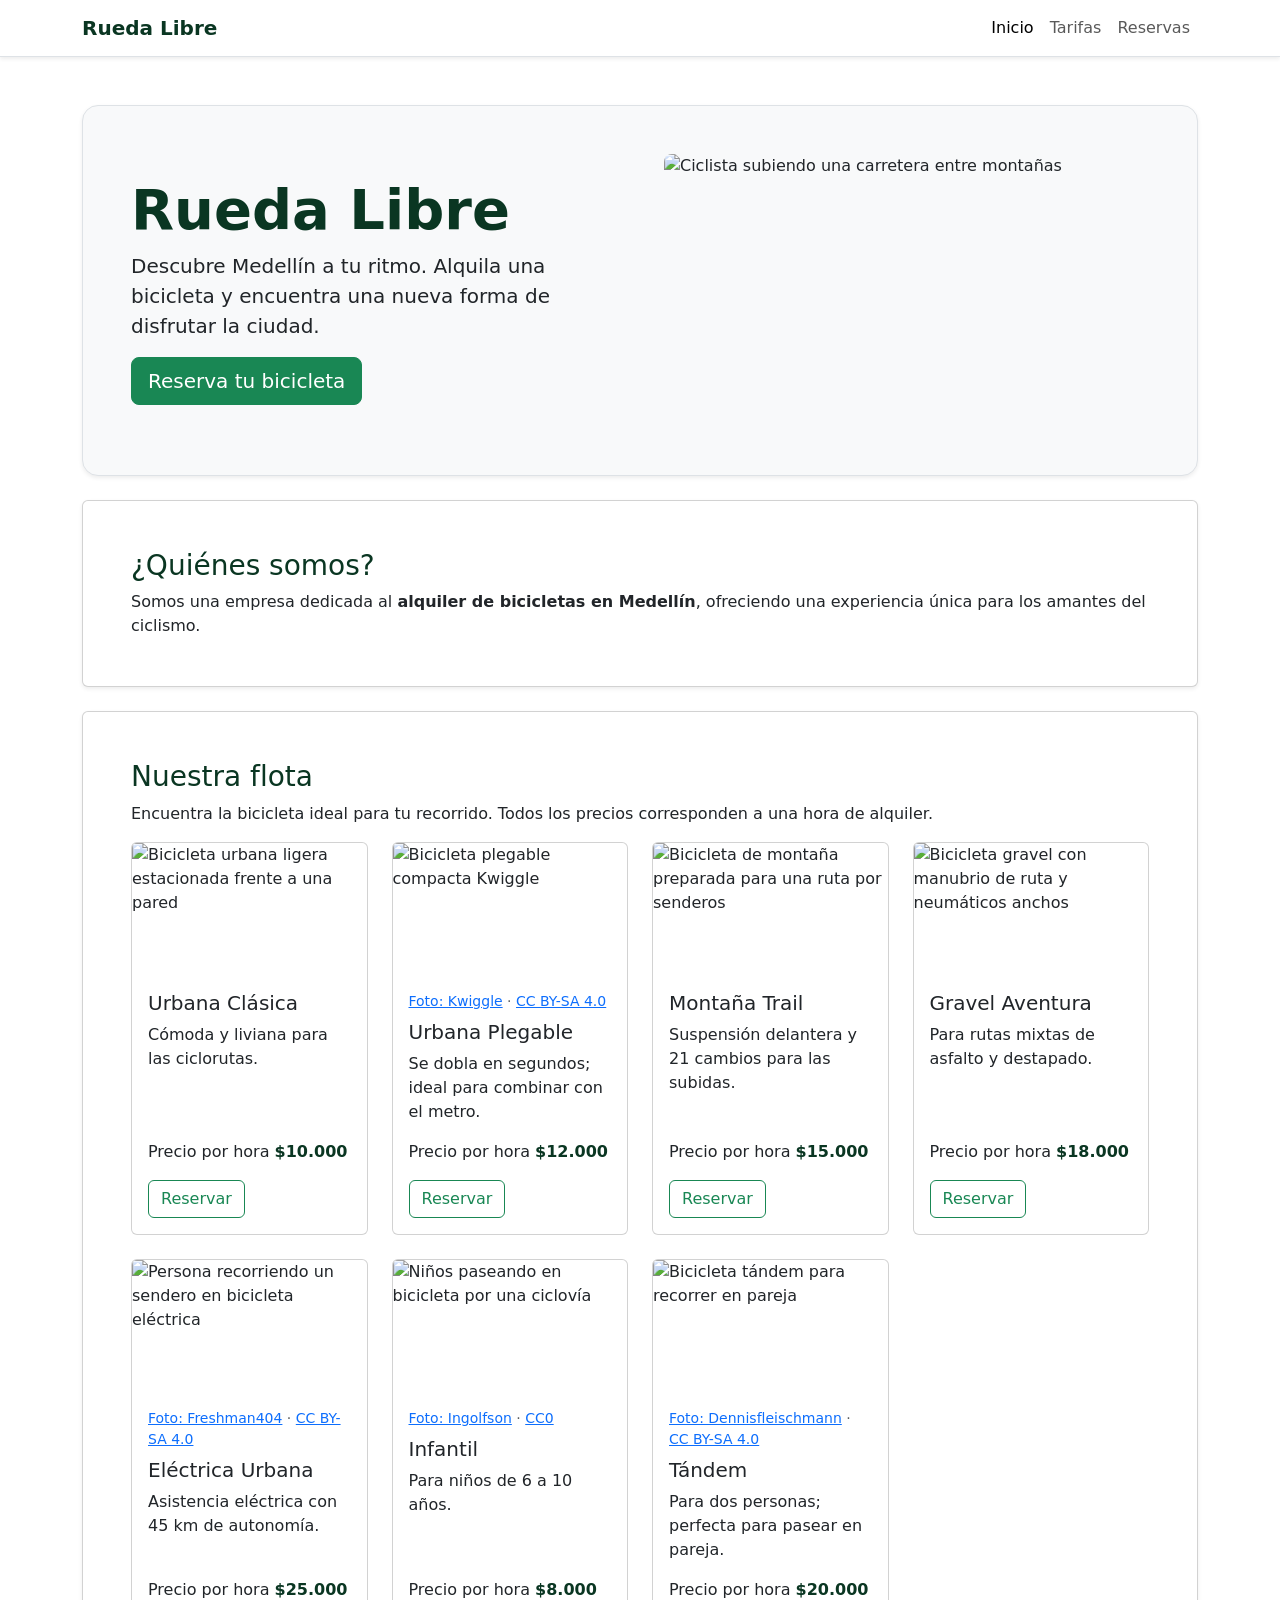
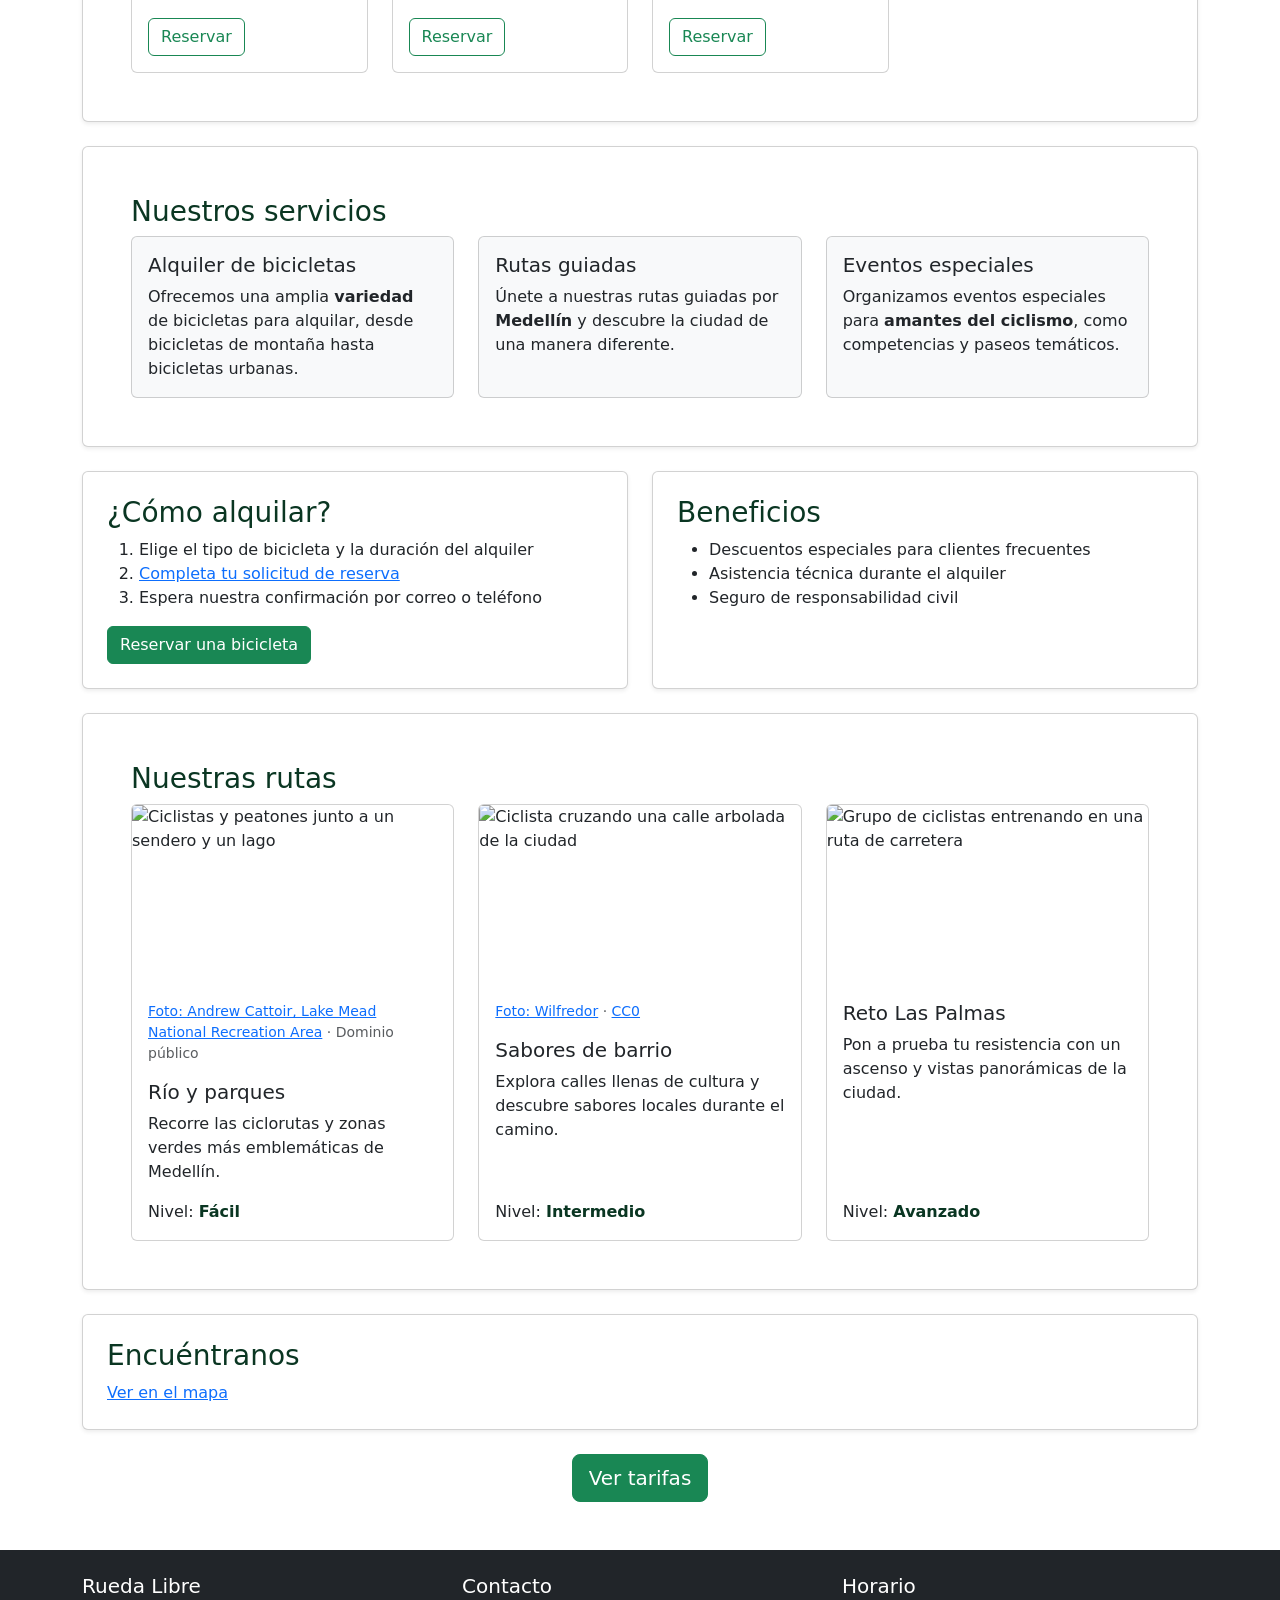
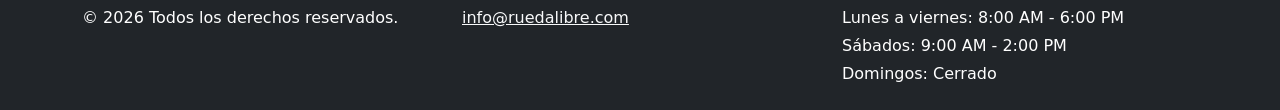
==== commit a559ff9e: "Bootstrap changes" ====
--- a/index.html
+++ b/index.html
@@ -39,23 +39,25 @@
     </header>
 
     <main class="container py-5">
-        <section class="row align-items-center g-4 g-lg-5 p-4 p-lg-5 mb-5 bg-success-subtle rounded-4 shadow-sm">
-            <div class="col-lg-6">
-                <h1 class="display-4 fw-bold text-success-emphasis">Rueda Libre</h1>
-                <p class="lead">Descubre Medellín a tu ritmo. Alquila una bicicleta y encuentra una nueva forma de
-                    disfrutar la ciudad.</p>
-                <a class="btn btn-success btn-lg" href="paginas/reservas.html">Reserva tu bicicleta</a>
-            </div>
-            <div class="col-lg-6">
-                <div class="ratio ratio-16x9 rounded-3 overflow-hidden">
-                    <img class="object-fit-cover"
-                        src="https://images.unsplash.com/photo-1471506480208-91b3a4cc78be?auto=format&amp;fit=crop&amp;w=1400&amp;q=85"
-                        alt="Ciclista subiendo una carretera entre montañas" fetchpriority="high">
-                </div>
-            </div>
-        </section>
-
-        <section class="card border-0 shadow-sm mb-5">
+        <section class="p-4 p-lg-5 mb-4 bg-light border rounded-4 shadow-sm">
+            <div class="row align-items-center g-4 g-lg-5">
+                <div class="col-lg-6">
+                    <h1 class="display-4 fw-bold text-success-emphasis">Rueda Libre</h1>
+                    <p class="lead">Descubre Medellín a tu ritmo. Alquila una bicicleta y encuentra una nueva forma de
+                        disfrutar la ciudad.</p>
+                    <a class="btn btn-success btn-lg" href="paginas/reservas.html">Reserva tu bicicleta</a>
+                </div>
+                <div class="col-lg-6">
+                    <div class="ratio ratio-16x9 rounded-3 overflow-hidden">
+                        <img class="object-fit-cover"
+                            src="https://images.unsplash.com/photo-1471506480208-91b3a4cc78be?auto=format&amp;fit=crop&amp;w=1400&amp;q=85"
+                            alt="Ciclista subiendo una carretera entre montañas" fetchpriority="high">
+                    </div>
+                </div>
+            </div>
+        </section>
+
+        <section class="card shadow-sm mb-4">
             <div class="card-body p-4 p-lg-5">
                 <h2 class="h3 text-success-emphasis">¿Quiénes somos?</h2>
                 <p class="mb-0">Somos una empresa dedicada al <strong>alquiler de bicicletas en Medellín</strong>,
@@ -63,7 +65,7 @@
             </div>
         </section>
 
-        <section class="card border-0 shadow-sm mb-5">
+        <section class="card shadow-sm mb-4">
             <div class="card-body p-4 p-lg-5">
                 <h2 class="h3 text-success-emphasis">Nuestra flota</h2>
                 <p>Encuentra la bicicleta ideal para tu recorrido. Todos los precios corresponden a una hora de
@@ -216,7 +218,7 @@
             </div>
         </section>
 
-        <section class="card border-0 shadow-sm mb-5">
+        <section class="card shadow-sm mb-4">
             <div class="card-body p-4 p-lg-5">
                 <h2 class="h3 text-success-emphasis">Nuestros servicios</h2>
                 <div class="row row-cols-1 row-cols-md-3 g-4">
@@ -251,9 +253,9 @@
             </div>
         </section>
 
-        <div class="row g-4 mb-5">
+        <div class="row g-4 mb-4">
             <div class="col-lg-6">
-                <section class="card h-100 border-0 shadow-sm">
+                <section class="card h-100 shadow-sm">
                     <div class="card-body p-4">
                         <h2 class="h3 text-success-emphasis">¿Cómo alquilar?</h2>
                         <ol>
@@ -266,7 +268,7 @@
                 </section>
             </div>
             <div class="col-lg-6">
-                <section class="card h-100 border-0 shadow-sm">
+                <section class="card h-100 shadow-sm">
                     <div class="card-body p-4">
                         <h2 class="h3 text-success-emphasis">Beneficios</h2>
                         <ul class="mb-0">
@@ -279,7 +281,7 @@
             </div>
         </div>
 
-        <section class="card border-0 shadow-sm mb-5">
+        <section class="card shadow-sm mb-4">
             <div class="card-body p-4 p-lg-5">
                 <h2 class="h3 text-success-emphasis">Nuestras rutas</h2>
                 <div class="row row-cols-1 row-cols-md-2 row-cols-lg-3 g-4">
@@ -346,7 +348,7 @@
             </div>
         </section>
 
-        <section class="card border-0 shadow-sm mb-4" id="encuentranos">
+        <section class="card shadow-sm mb-4" id="encuentranos">
             <div class="card-body p-4">
                 <h2 class="h3 text-success-emphasis">Encuéntranos</h2>
                 <a href="https://maps.app.goo.gl/qpVtg4tpWxo6Gxcj6" target="_blank"
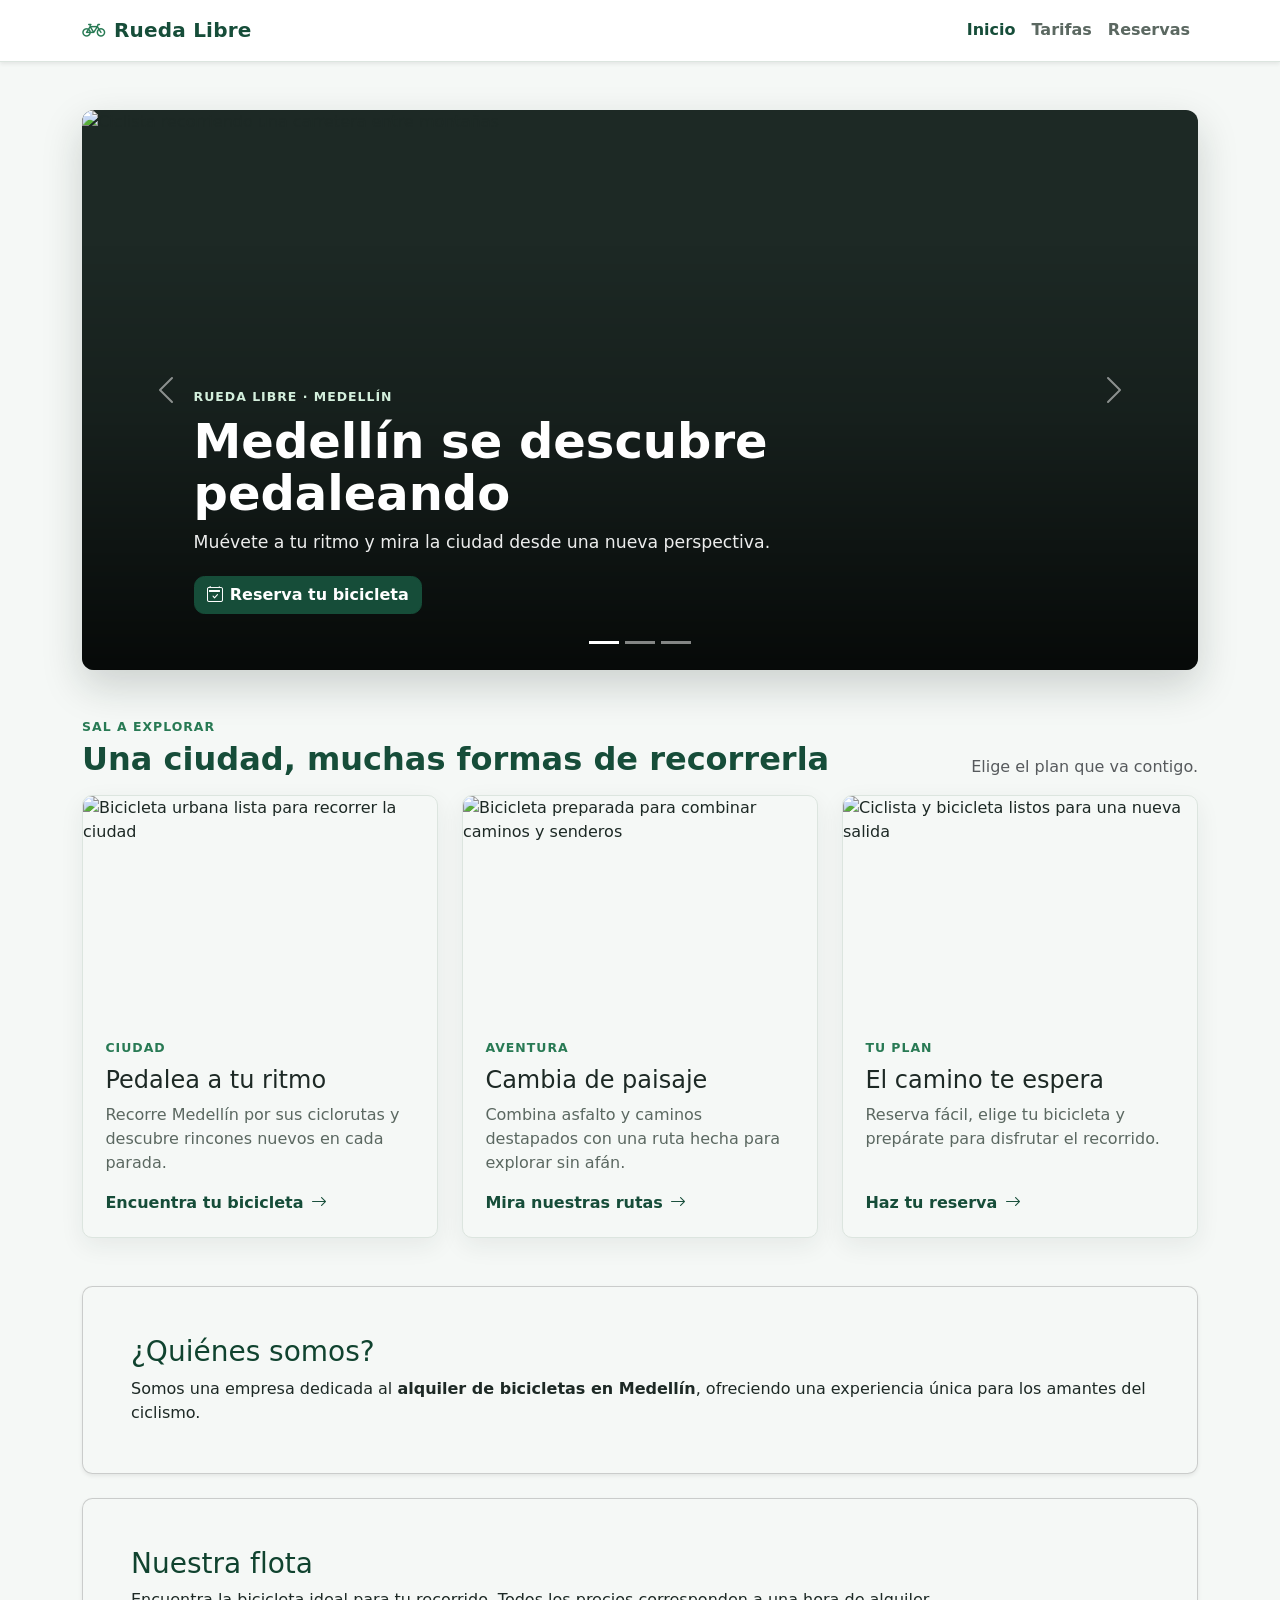
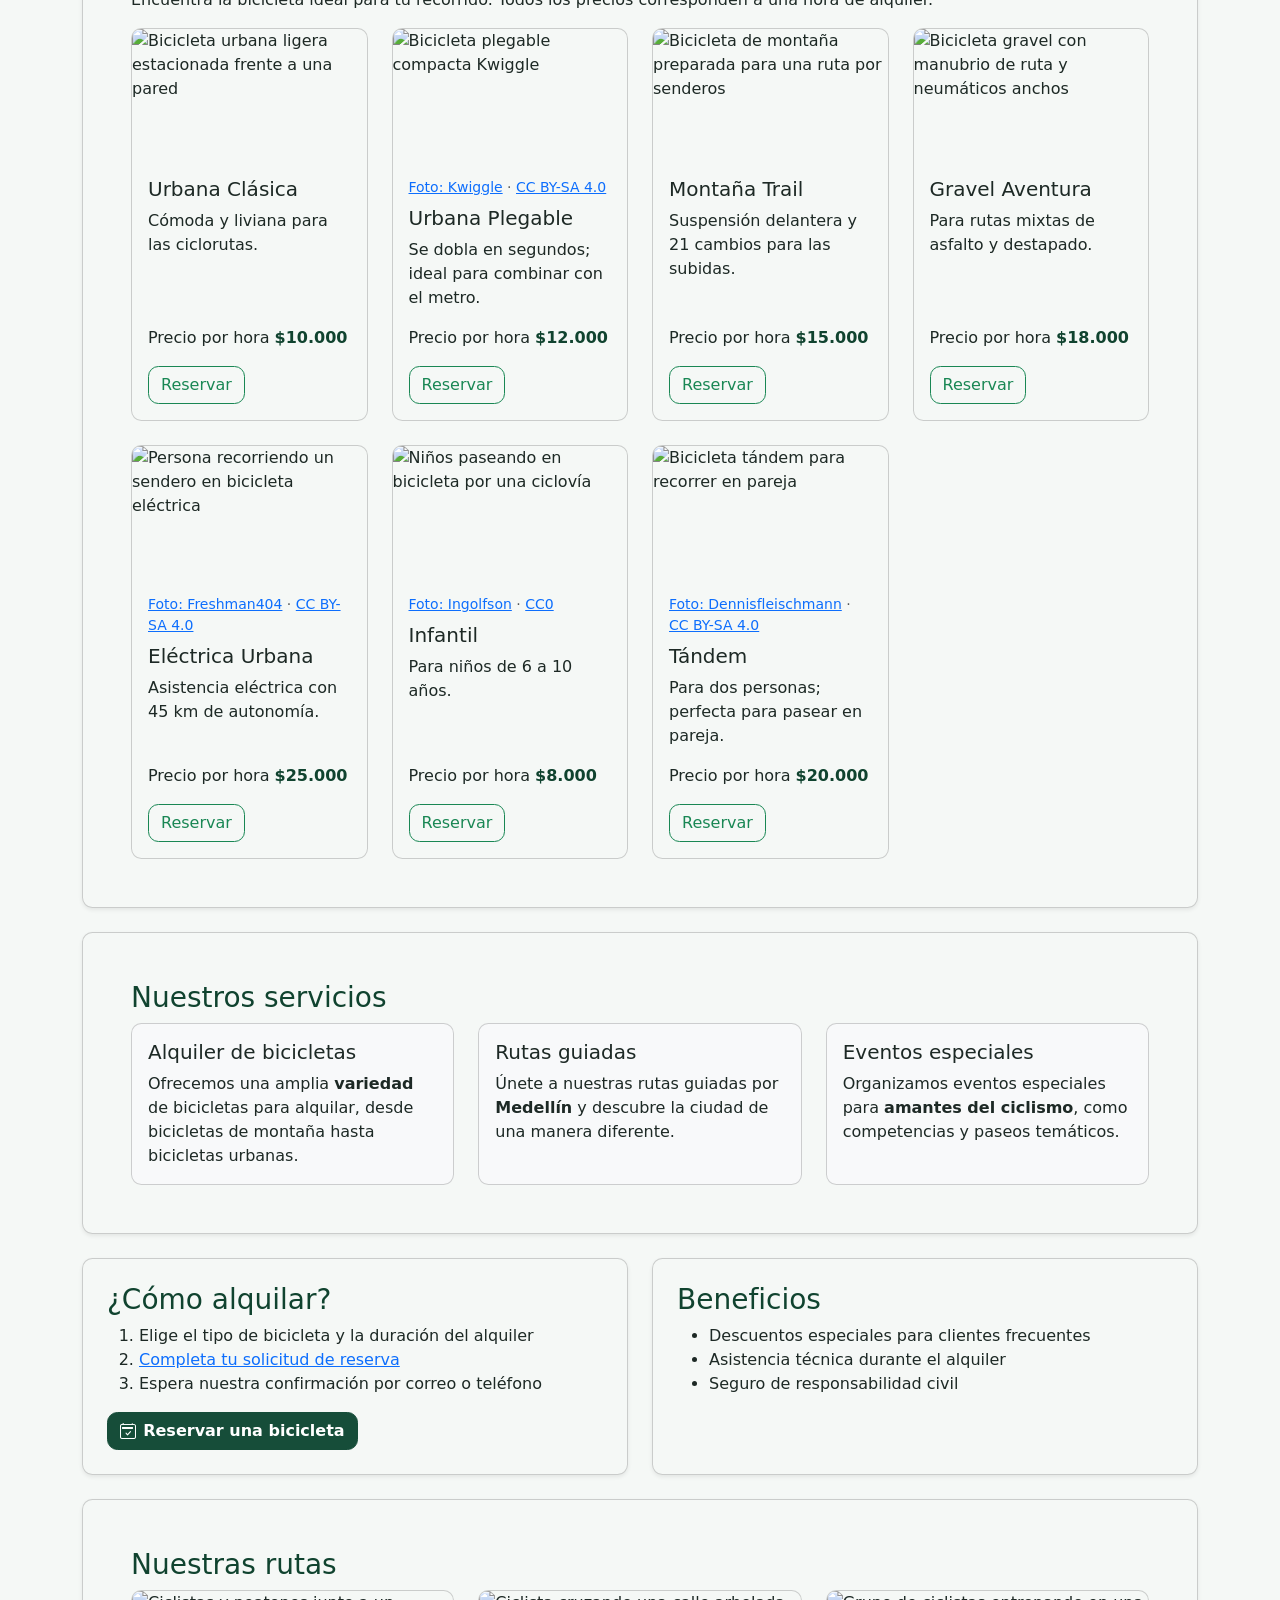
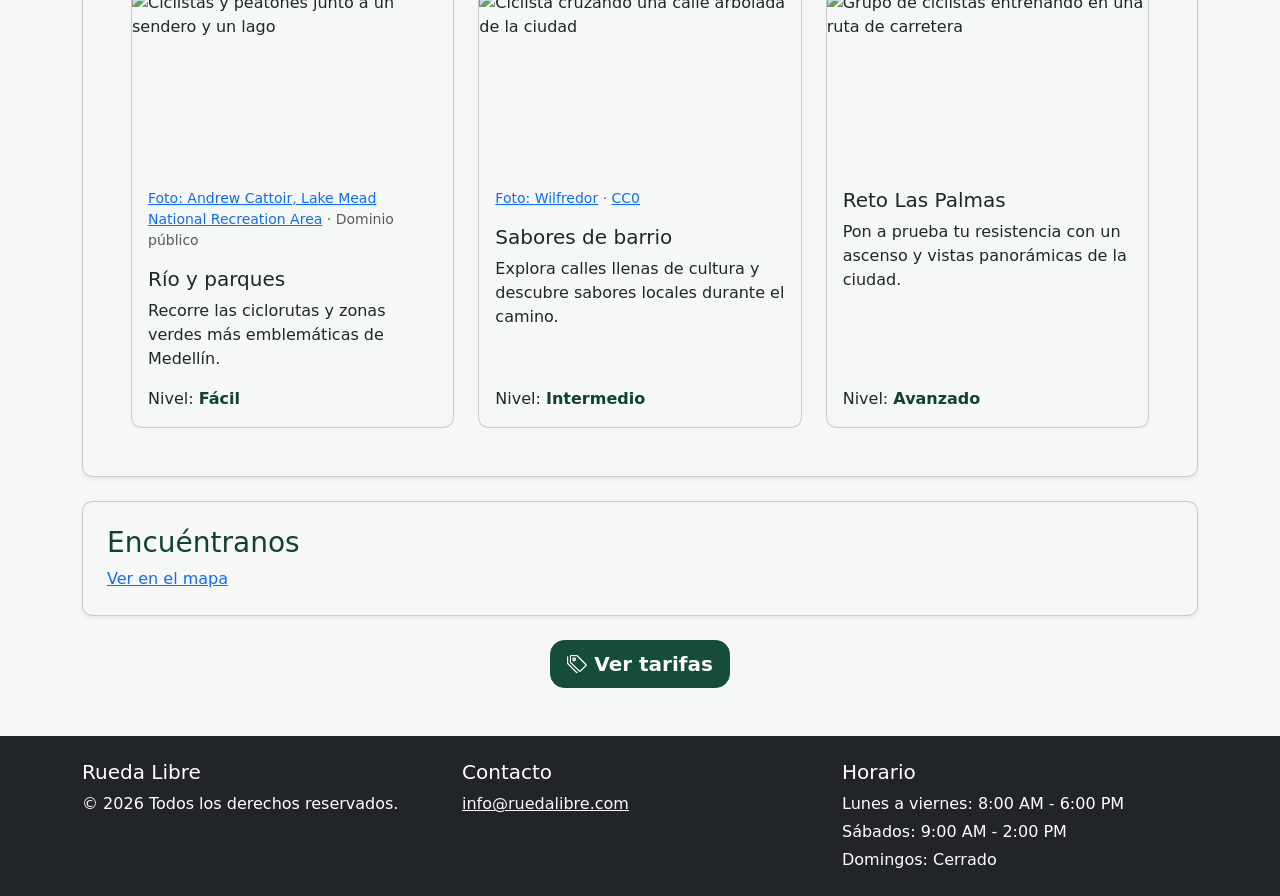
==== commit a3c635bf: "Release v2.0.0" ====
--- a/index.html
+++ b/index.html
@@ -8,14 +8,18 @@
         content="Alquila bicicletas en Medellín y descubre la ciudad con Rueda Libre.">
     <link href="https://cdn.jsdelivr.net/npm/bootstrap@5.3.3/dist/css/bootstrap.min.css" rel="stylesheet"
         integrity="sha384-QWTKZyjpPEjISv5WaRU9OFeRpok6YctnYmDr5pNlyT2bRjXh0JMhjY6hW+ALEwIH" crossorigin="anonymous">
+    <link href="https://cdn.jsdelivr.net/npm/bootstrap-icons@1.11.3/font/bootstrap-icons.min.css" rel="stylesheet">
+    <link href="Styles/tema.css" rel="stylesheet">
+    <link href="Styles/inicio.css" rel="stylesheet">
     <title>Rueda Libre | Alquiler de bicicletas en Medellín</title>
 </head>
 
-<body>
+<body class="d-flex flex-column min-vh-100">
     <header>
         <nav class="navbar navbar-expand-lg bg-white border-bottom shadow-sm" aria-label="Navegación principal">
             <div class="container">
-                <a class="navbar-brand fw-bold text-success-emphasis" href="index.html">Rueda Libre</a>
+                <a class="navbar-brand fw-bold text-success-emphasis rl-brand-mark" href="index.html"><i
+                    class="bi bi-bicycle" aria-hidden="true"></i>Rueda Libre</a>
                 <button class="navbar-toggler" type="button" data-bs-toggle="collapse"
                     data-bs-target="#mainNavigation" aria-controls="mainNavigation" aria-expanded="false"
                     aria-label="Abrir navegación">
@@ -38,21 +42,113 @@
         </nav>
     </header>
 
-    <main class="container py-5">
-        <section class="p-4 p-lg-5 mb-4 bg-light border rounded-4 shadow-sm">
-            <div class="row align-items-center g-4 g-lg-5">
-                <div class="col-lg-6">
-                    <h1 class="display-4 fw-bold text-success-emphasis">Rueda Libre</h1>
-                    <p class="lead">Descubre Medellín a tu ritmo. Alquila una bicicleta y encuentra una nueva forma de
-                        disfrutar la ciudad.</p>
-                    <a class="btn btn-success btn-lg" href="paginas/reservas.html">Reserva tu bicicleta</a>
-                </div>
-                <div class="col-lg-6">
-                    <div class="ratio ratio-16x9 rounded-3 overflow-hidden">
-                        <img class="object-fit-cover"
-                            src="https://images.unsplash.com/photo-1471506480208-91b3a4cc78be?auto=format&amp;fit=crop&amp;w=1400&amp;q=85"
-                            alt="Ciclista subiendo una carretera entre montañas" fetchpriority="high">
-                    </div>
+    <main class="container flex-grow-1 py-5">
+        <section id="homeCarousel" class="carousel slide home-carousel mb-5" data-bs-ride="carousel"
+            data-bs-interval="6500" data-bs-pause="hover" aria-label="Experiencias en bicicleta con Rueda Libre">
+            <div class="carousel-indicators">
+                <button type="button" data-bs-target="#homeCarousel" data-bs-slide-to="0" class="active"
+                    aria-current="true" aria-label="Mostrar Medellín desde otra perspectiva"></button>
+                <button type="button" data-bs-target="#homeCarousel" data-bs-slide-to="1"
+                    aria-label="Mostrar rutas entre montañas"></button>
+                <button type="button" data-bs-target="#homeCarousel" data-bs-slide-to="2"
+                    aria-label="Mostrar una salida en grupo"></button>
+            </div>
+            <div class="carousel-inner">
+                <div class="carousel-item active">
+                    <img src="https://images.unsplash.com/photo-1471506480208-91b3a4cc78be?auto=format&amp;fit=crop&amp;w=1920&amp;q=85"
+                        class="d-block w-100" alt="Ciclista recorriendo una carretera entre montañas"
+                        fetchpriority="high">
+                    <div class="carousel-caption text-start">
+                        <p class="home-carousel-kicker">Rueda Libre · Medellín</p>
+                        <h1>Medellín se descubre pedaleando</h1>
+                        <p>Muévete a tu ritmo y mira la ciudad desde una nueva perspectiva.</p>
+                        <a class="btn btn-rl rl-icon-link" href="paginas/reservas.html"><i
+                            class="bi bi-calendar2-check rl-icon" aria-hidden="true"></i>Reserva tu bicicleta</a>
+                    </div>
+                </div>
+                <div class="carousel-item">
+                    <img src="https://images.unsplash.com/photo-1505705694340-019e1e335916?auto=format&amp;fit=crop&amp;w=1920&amp;q=85"
+                        class="d-block w-100" alt="Bicicleta lista para una ruta por senderos de montaña"
+                        loading="lazy" decoding="async">
+                    <div class="carousel-caption text-start">
+                        <p class="home-carousel-kicker">Aire libre · Nuevos caminos</p>
+                        <h2>Del valle a la montaña</h2>
+                        <p>Encuentra una ruta para cada ritmo, desde ciclorutas hasta senderos.</p>
+                        <a class="btn btn-light" href="#rutas">Explora las rutas</a>
+                    </div>
+                </div>
+                <div class="carousel-item">
+                    <img src="https://images.unsplash.com/photo-1517649763962-0c623066013b?auto=format&amp;fit=crop&amp;w=1920&amp;q=85"
+                        class="d-block w-100" alt="Grupo de ciclistas disfrutando un recorrido juntos"
+                        loading="lazy" decoding="async">
+                    <div class="carousel-caption text-start">
+                        <p class="home-carousel-kicker">A tu manera · En buena compañía</p>
+                        <h2>Tu próxima historia empieza aquí</h2>
+                        <p>Elige tu bicicleta y comparte el camino con Rueda Libre.</p>
+                        <a class="btn btn-light" href="#flota">Conoce la flota</a>
+                    </div>
+                </div>
+            </div>
+            <button class="carousel-control-prev" type="button" data-bs-target="#homeCarousel" data-bs-slide="prev"
+                aria-label="Foto anterior">
+                <span class="carousel-control-prev-icon" aria-hidden="true"></span>
+            </button>
+            <button class="carousel-control-next" type="button" data-bs-target="#homeCarousel" data-bs-slide="next"
+                aria-label="Foto siguiente">
+                <span class="carousel-control-next-icon" aria-hidden="true"></span>
+            </button>
+        </section>
+
+        <section class="experience-section mb-5" aria-labelledby="experienceTitle">
+            <div class="d-flex flex-column flex-md-row align-items-md-end justify-content-between gap-2 mb-3">
+                <div>
+                    <p class="experience-kicker mb-1">Sal a explorar</p>
+                    <h2 id="experienceTitle" class="h2 mb-0">Una ciudad, muchas formas de recorrerla</h2>
+                </div>
+                <p class="text-body-secondary mb-0">Elige el plan que va contigo.</p>
+            </div>
+            <div class="row row-cols-1 row-cols-md-3 g-4">
+                <div class="col">
+                    <article class="card h-100 experience-card">
+                        <img src="https://images.unsplash.com/photo-1485965120184-e220f721d03e?auto=format&amp;fit=crop&amp;w=900&amp;q=85"
+                            class="card-img-top" alt="Bicicleta urbana lista para recorrer la ciudad" loading="lazy"
+                            decoding="async">
+                        <div class="card-body d-flex flex-column">
+                            <p class="experience-kicker mb-2">Ciudad</p>
+                            <h3 class="h4 card-title">Pedalea a tu ritmo</h3>
+                            <p class="card-text">Recorre Medellín por sus ciclorutas y descubre rincones nuevos en cada parada.</p>
+                                <a class="experience-link mt-auto rl-icon-link" href="#flota">Encuentra tu bicicleta <i
+                                    class="bi bi-arrow-right rl-icon" aria-hidden="true"></i></a>
+                        </div>
+                    </article>
+                </div>
+                <div class="col">
+                    <article class="card h-100 experience-card">
+                        <img src="https://images.unsplash.com/photo-1511994298241-608e28f14fde?auto=format&amp;fit=crop&amp;w=900&amp;q=85"
+                            class="card-img-top" alt="Bicicleta preparada para combinar caminos y senderos"
+                            loading="lazy" decoding="async">
+                        <div class="card-body d-flex flex-column">
+                            <p class="experience-kicker mb-2">Aventura</p>
+                            <h3 class="h4 card-title">Cambia de paisaje</h3>
+                            <p class="card-text">Combina asfalto y caminos destapados con una ruta hecha para explorar sin afán.</p>
+                                <a class="experience-link mt-auto rl-icon-link" href="#rutas">Mira nuestras rutas <i
+                                    class="bi bi-arrow-right rl-icon" aria-hidden="true"></i></a>
+                        </div>
+                    </article>
+                </div>
+                <div class="col">
+                    <article class="card h-100 experience-card">
+                        <img src="https://images.unsplash.com/photo-1507035895480-2b3156c31fc8?auto=format&amp;fit=crop&amp;w=900&amp;q=85"
+                            class="card-img-top" alt="Ciclista y bicicleta listos para una nueva salida"
+                            loading="lazy" decoding="async">
+                        <div class="card-body d-flex flex-column">
+                            <p class="experience-kicker mb-2">Tu plan</p>
+                            <h3 class="h4 card-title">El camino te espera</h3>
+                            <p class="card-text">Reserva fácil, elige tu bicicleta y prepárate para disfrutar el recorrido.</p>
+                                <a class="experience-link mt-auto rl-icon-link" href="paginas/reservas.html">Haz tu reserva <i
+                                    class="bi bi-arrow-right rl-icon" aria-hidden="true"></i></a>
+                        </div>
+                    </article>
                 </div>
             </div>
         </section>
@@ -65,7 +161,7 @@
             </div>
         </section>
 
-        <section class="card shadow-sm mb-4">
+        <section class="card shadow-sm mb-4" id="flota">
             <div class="card-body p-4 p-lg-5">
                 <h2 class="h3 text-success-emphasis">Nuestra flota</h2>
                 <p>Encuentra la bicicleta ideal para tu recorrido. Todos los precios corresponden a una hora de
@@ -263,7 +359,8 @@
                             <li><a href="paginas/reservas.html">Completa tu solicitud de reserva</a></li>
                             <li>Espera nuestra confirmación por correo o teléfono</li>
                         </ol>
-                        <a class="btn btn-success" href="paginas/reservas.html">Reservar una bicicleta</a>
+                        <a class="btn btn-rl rl-icon-link" href="paginas/reservas.html"><i
+                            class="bi bi-calendar2-check rl-icon" aria-hidden="true"></i>Reservar una bicicleta</a>
                     </div>
                 </section>
             </div>
@@ -281,7 +378,7 @@
             </div>
         </div>
 
-        <section class="card shadow-sm mb-4">
+        <section class="card shadow-sm mb-4" id="rutas">
             <div class="card-body p-4 p-lg-5">
                 <h2 class="h3 text-success-emphasis">Nuestras rutas</h2>
                 <div class="row row-cols-1 row-cols-md-2 row-cols-lg-3 g-4">
@@ -356,11 +453,12 @@
             </div>
         </section>
         <div class="text-center">
-            <a class="btn btn-success btn-lg" href="paginas/tarifas.html">Ver tarifas</a>
+                <a class="btn btn-rl btn-lg rl-icon-link" href="paginas/tarifas.html"><i
+                    class="bi bi-tags rl-icon" aria-hidden="true"></i>Ver tarifas</a>
         </div>
     </main>
 
-    <footer class="bg-dark text-white py-4">
+    <footer class="bg-dark text-white py-4 mt-auto">
         <div class="container">
             <div class="row g-4">
                 <section class="col-md-4">
--- a/Styles/tema.css
+++ b/Styles/tema.css
@@ -0,0 +1,106 @@
+:root {
+    --rl-forest: #164d39;
+    --rl-leaf: #287a54;
+    --rl-ink: #1d2925;
+    --rl-muted: #5b6861;
+    --rl-canvas: #f5f8f6;
+    --rl-surface: #ffffff;
+    --rl-line: #dce5df;
+    --rl-citrus: #c4d84d;
+    --rl-mint: #d3efdc;
+    --rl-shadow: 0 12px 30px rgba(24, 48, 37, 0.09);
+
+    --bs-primary: var(--rl-forest);
+    --bs-primary-rgb: 22, 77, 57;
+    --bs-success: var(--rl-leaf);
+    --bs-success-rgb: 40, 122, 84;
+    --bs-success-text-emphasis: #10432f;
+    --bs-success-bg-subtle: #e8f3ec;
+    --bs-success-border-subtle: #c3ddce;
+    --bs-body-color: var(--rl-ink);
+    --bs-body-bg: var(--rl-canvas);
+    --bs-border-color: var(--rl-line);
+    --bs-border-radius: 0.65rem;
+    --bs-border-radius-lg: 0.9rem;
+    --bs-border-radius-xl: 1.2rem;
+    --bs-card-border-radius: 0.75rem;
+    --bs-link-color: var(--rl-forest);
+    --bs-link-hover-color: var(--rl-leaf);
+}
+
+body {
+    color: var(--rl-ink);
+    background-color: var(--rl-canvas);
+}
+
+.navbar {
+    --bs-navbar-color: var(--rl-muted);
+    --bs-navbar-hover-color: var(--rl-forest);
+    --bs-navbar-active-color: var(--rl-forest);
+}
+
+.navbar .nav-link {
+    font-weight: 600;
+}
+
+.rl-brand-mark {
+    display: inline-flex;
+    align-items: center;
+    gap: 0.55rem;
+    color: var(--rl-forest) !important;
+    letter-spacing: 0.01em;
+}
+
+.rl-brand-mark .bi {
+    color: var(--rl-leaf);
+    font-size: 1.15em;
+}
+
+.rl-icon-link {
+    display: inline-flex;
+    align-items: center;
+    gap: 0.45rem;
+}
+
+.rl-icon {
+    flex: 0 0 auto;
+    line-height: 1;
+}
+
+.rl-page-intro {
+    border-left: 4px solid var(--rl-citrus) !important;
+    background: linear-gradient(110deg, #edf5ef, #f8fbf8) !important;
+}
+
+.rl-card {
+    --bs-card-border-color: var(--rl-line);
+    --bs-card-border-radius: 0.75rem;
+    box-shadow: var(--rl-shadow);
+}
+
+.btn-rl {
+    --bs-btn-color: #ffffff;
+    --bs-btn-bg: var(--rl-forest);
+    --bs-btn-border-color: var(--rl-forest);
+    --bs-btn-hover-color: #ffffff;
+    --bs-btn-hover-bg: #103c2d;
+    --bs-btn-hover-border-color: #103c2d;
+    --bs-btn-focus-shadow-rgb: 22, 77, 57;
+    --bs-btn-active-color: #ffffff;
+    --bs-btn-active-bg: #0e3628;
+    --bs-btn-active-border-color: #0e3628;
+    font-weight: 650;
+}
+
+.btn-rl-outline {
+    --bs-btn-color: var(--rl-forest);
+    --bs-btn-border-color: var(--rl-forest);
+    --bs-btn-hover-color: #ffffff;
+    --bs-btn-hover-bg: var(--rl-forest);
+    --bs-btn-hover-border-color: var(--rl-forest);
+    --bs-btn-focus-shadow-rgb: 22, 77, 57;
+    --bs-btn-active-color: #ffffff;
+    --bs-btn-active-bg: #103c2d;
+    --bs-btn-active-border-color: #103c2d;
+    font-weight: 650;
+}
--- a/Styles/inicio.css
+++ b/Styles/inicio.css
@@ -0,0 +1,154 @@
+.home-carousel {
+    overflow: hidden;
+    border-radius: 12px;
+    background: var(--rl-ink);
+    box-shadow: 0 16px 40px rgba(18, 35, 27, 0.18);
+}
+
+.home-carousel .carousel-item {
+    height: 560px;
+}
+
+.home-carousel .carousel-item::after {
+    position: absolute;
+    inset: 0;
+    background: linear-gradient(0deg, rgba(0, 0, 0, 0.76) 0%, rgba(0, 0, 0, 0.22) 46%, transparent 76%);
+    content: "";
+}
+
+.home-carousel .carousel-item img {
+    width: 100%;
+    height: 100%;
+    object-fit: cover;
+    object-position: center;
+}
+
+.home-carousel .carousel-caption {
+    z-index: 1;
+    right: 10%;
+    bottom: 3.5rem;
+    left: 10%;
+    max-width: 760px;
+    padding: 0;
+}
+
+.home-carousel .carousel-caption h1,
+.home-carousel .carousel-caption h2 {
+    max-width: 700px;
+    margin-bottom: 0.65rem;
+    color: #fff;
+    font-size: 3rem;
+    font-weight: 750;
+    line-height: 1.08;
+}
+
+.home-carousel .carousel-caption p:not(.home-carousel-kicker) {
+    max-width: 580px;
+    margin-bottom: 1.2rem;
+    color: rgba(255, 255, 255, 0.92);
+    font-size: 1.08rem;
+}
+
+.home-carousel-kicker,
+.experience-kicker {
+    color: var(--rl-leaf);
+    font-size: 0.78rem;
+    font-weight: 750;
+    letter-spacing: 0.08em;
+    text-transform: uppercase;
+}
+
+.home-carousel .home-carousel-kicker {
+    margin-bottom: 0.6rem;
+    color: var(--rl-mint);
+}
+
+.home-carousel .carousel-indicators {
+    z-index: 2;
+}
+
+.experience-section h2 {
+    color: var(--rl-forest);
+    font-weight: 700;
+}
+
+.experience-card {
+    overflow: hidden;
+    border: 1px solid var(--rl-line);
+    border-radius: 10px;
+    box-shadow: 0 8px 24px rgba(24, 48, 37, 0.07);
+    transition: box-shadow 180ms ease, transform 180ms ease;
+}
+
+.experience-card:hover {
+    transform: translateY(-4px);
+    box-shadow: 0 14px 30px rgba(24, 48, 37, 0.14);
+}
+
+.experience-card > img {
+    width: 100%;
+    aspect-ratio: 16 / 10;
+    object-fit: cover;
+}
+
+.experience-card .card-body {
+    padding: 1.4rem;
+}
+
+.experience-card .card-title {
+    color: var(--rl-ink);
+}
+
+.experience-card .card-text {
+    color: var(--rl-muted);
+}
+
+.experience-link {
+    color: var(--rl-forest);
+    font-weight: 700;
+    text-decoration: none;
+}
+
+.experience-link:hover {
+    color: var(--rl-leaf);
+    text-decoration: underline;
+}
+
+@media (max-width: 767.98px) {
+    .home-carousel .carousel-item {
+        height: 460px;
+    }
+
+    .home-carousel .carousel-item img {
+        object-position: 58% center;
+    }
+
+    .home-carousel .carousel-caption {
+        right: 12%;
+        bottom: 3.2rem;
+        left: 12%;
+    }
+
+    .home-carousel .carousel-caption h1,
+    .home-carousel .carousel-caption h2 {
+        font-size: 2.2rem;
+    }
+
+    .home-carousel .carousel-caption p:not(.home-carousel-kicker) {
+        font-size: 0.98rem;
+    }
+
+    .experience-section > .d-flex > p {
+        font-size: 0.92rem;
+    }
+}
+
+@media (prefers-reduced-motion: reduce) {
+    .experience-card {
+        transition: none;
+    }
+
+    .experience-card:hover {
+        transform: none;
+    }
+}
